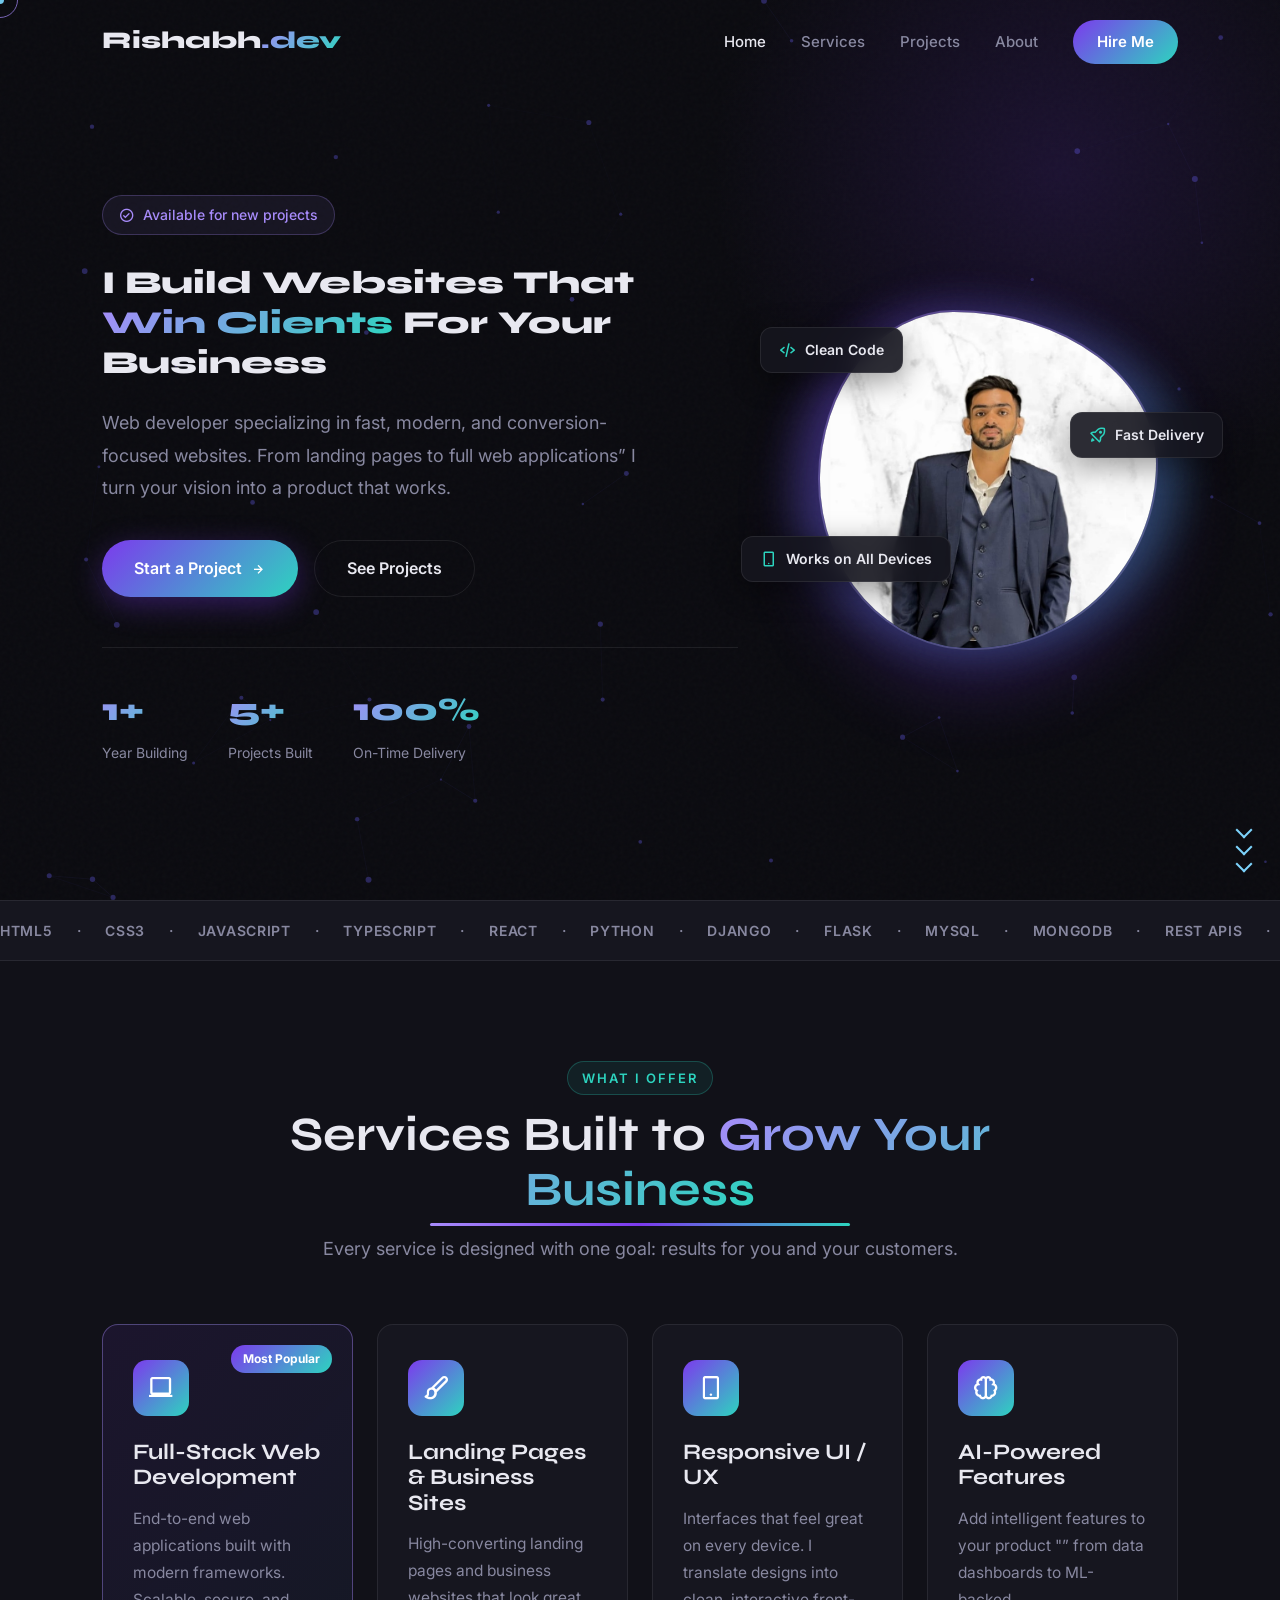
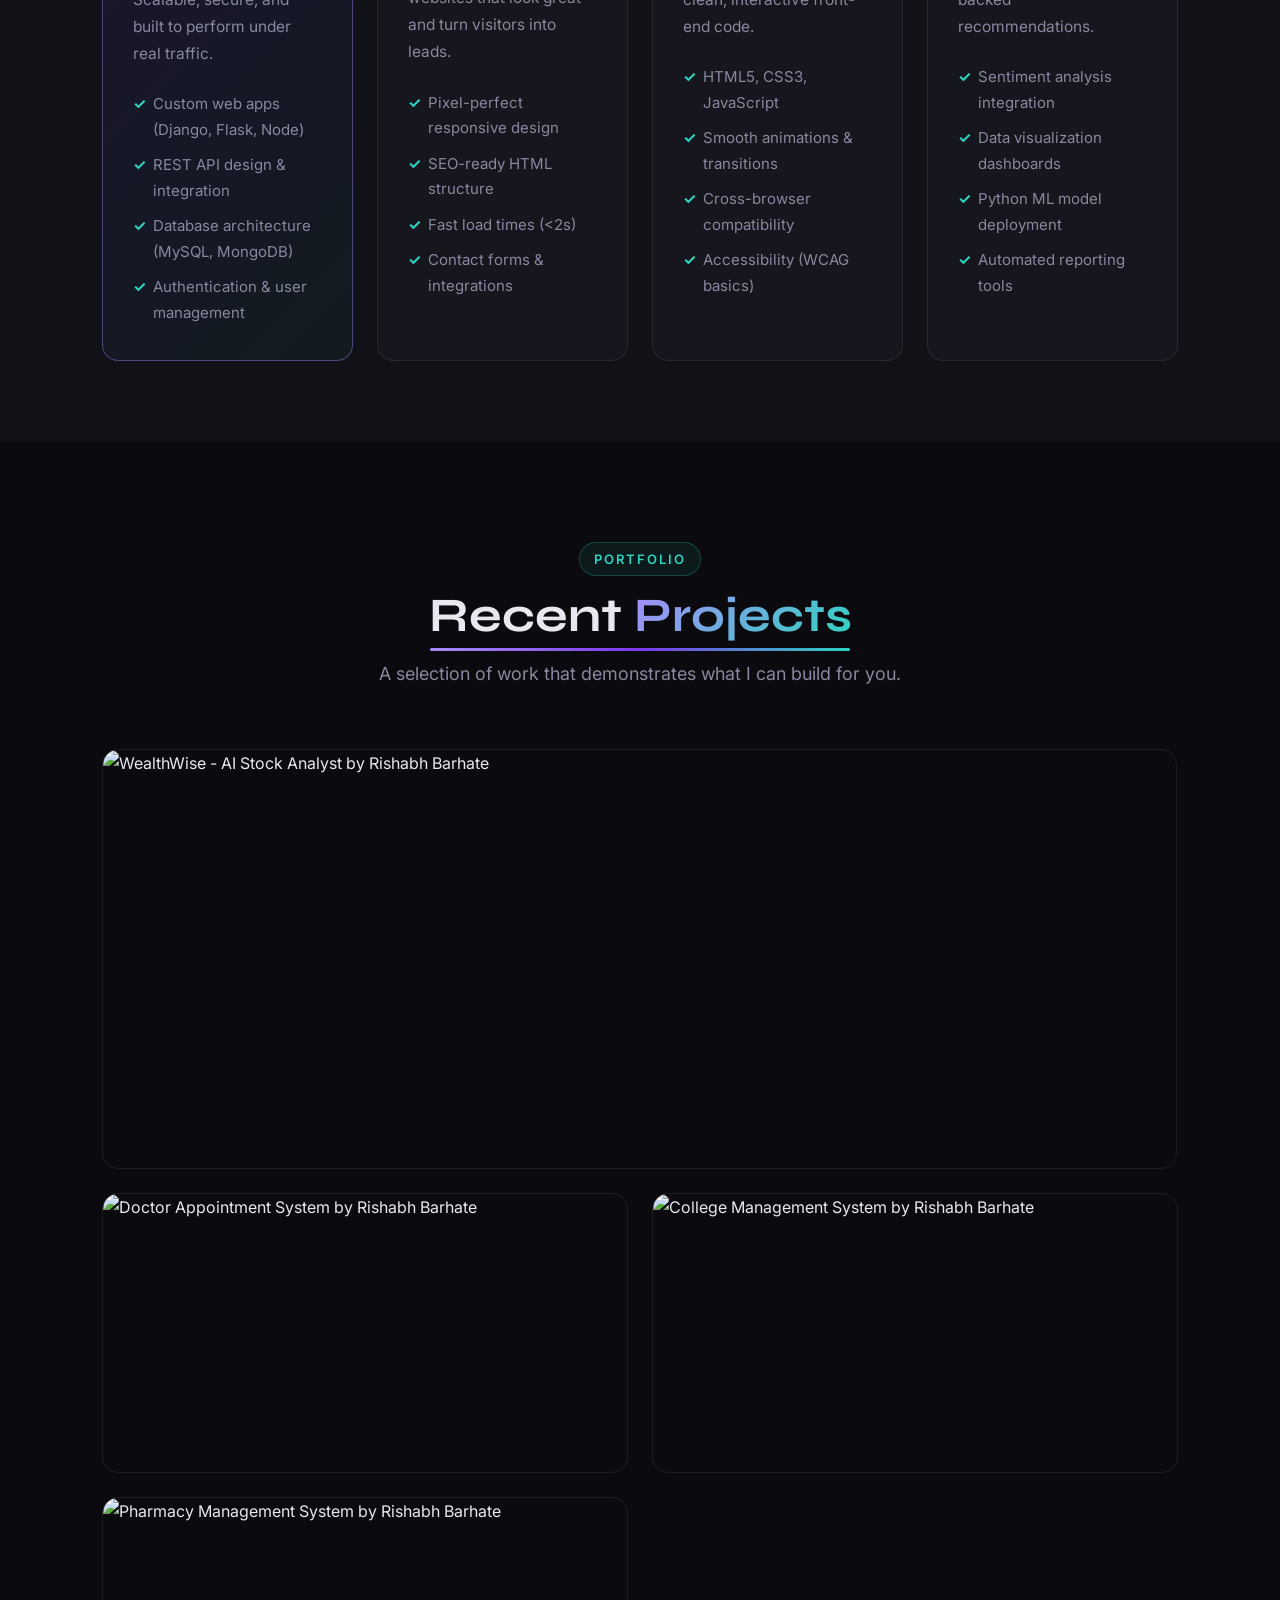
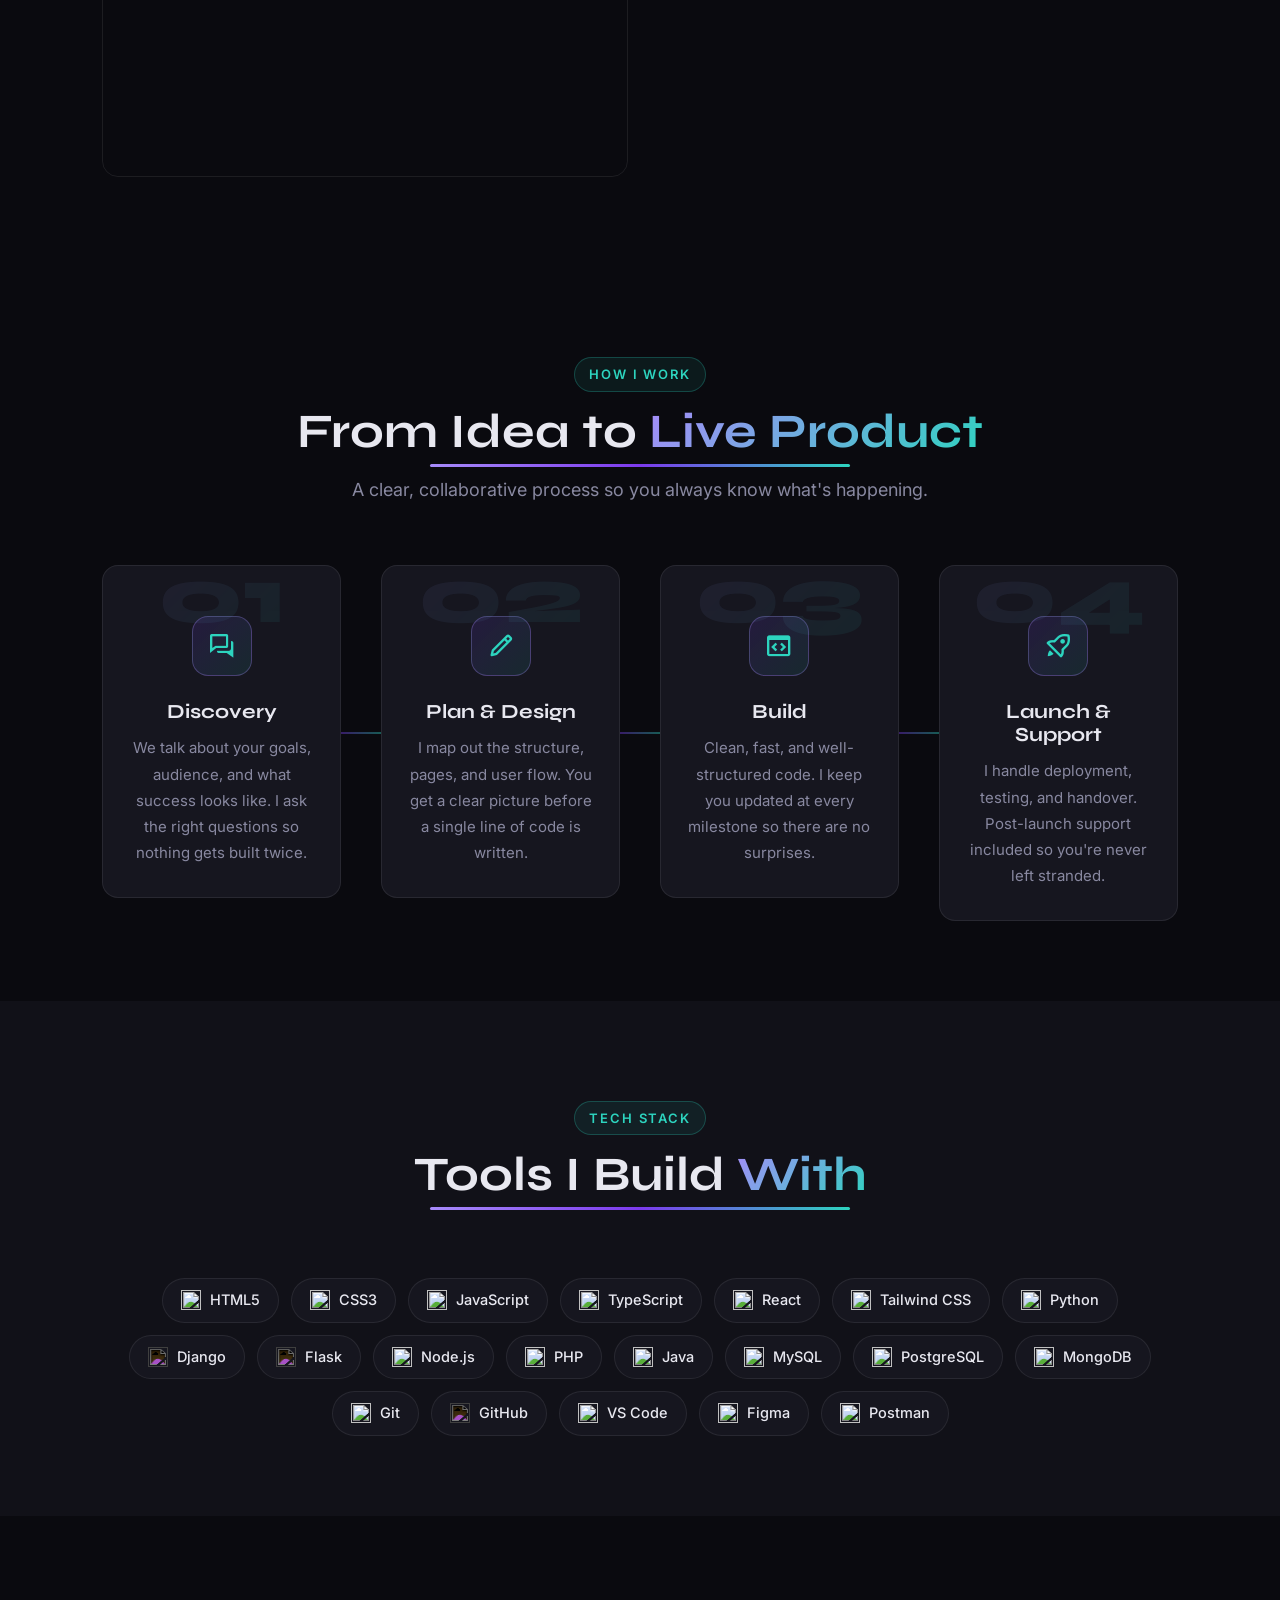
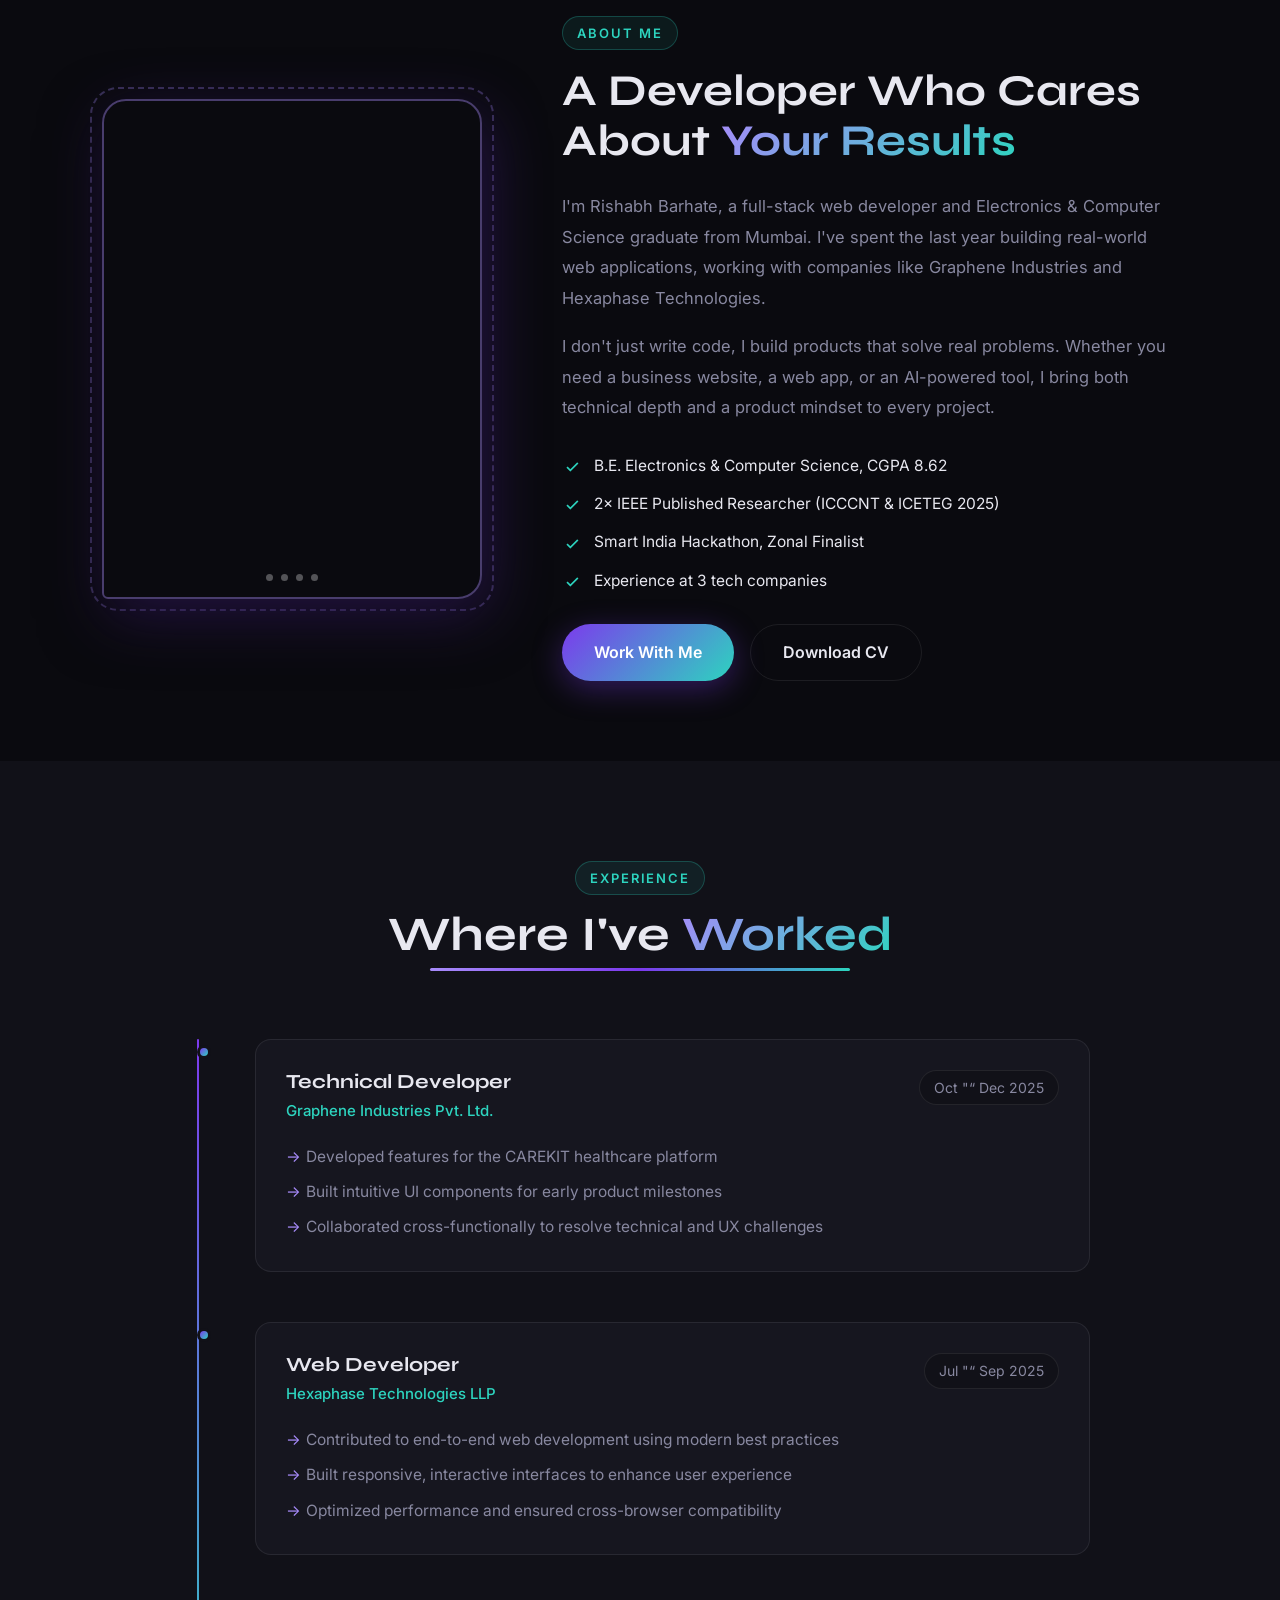
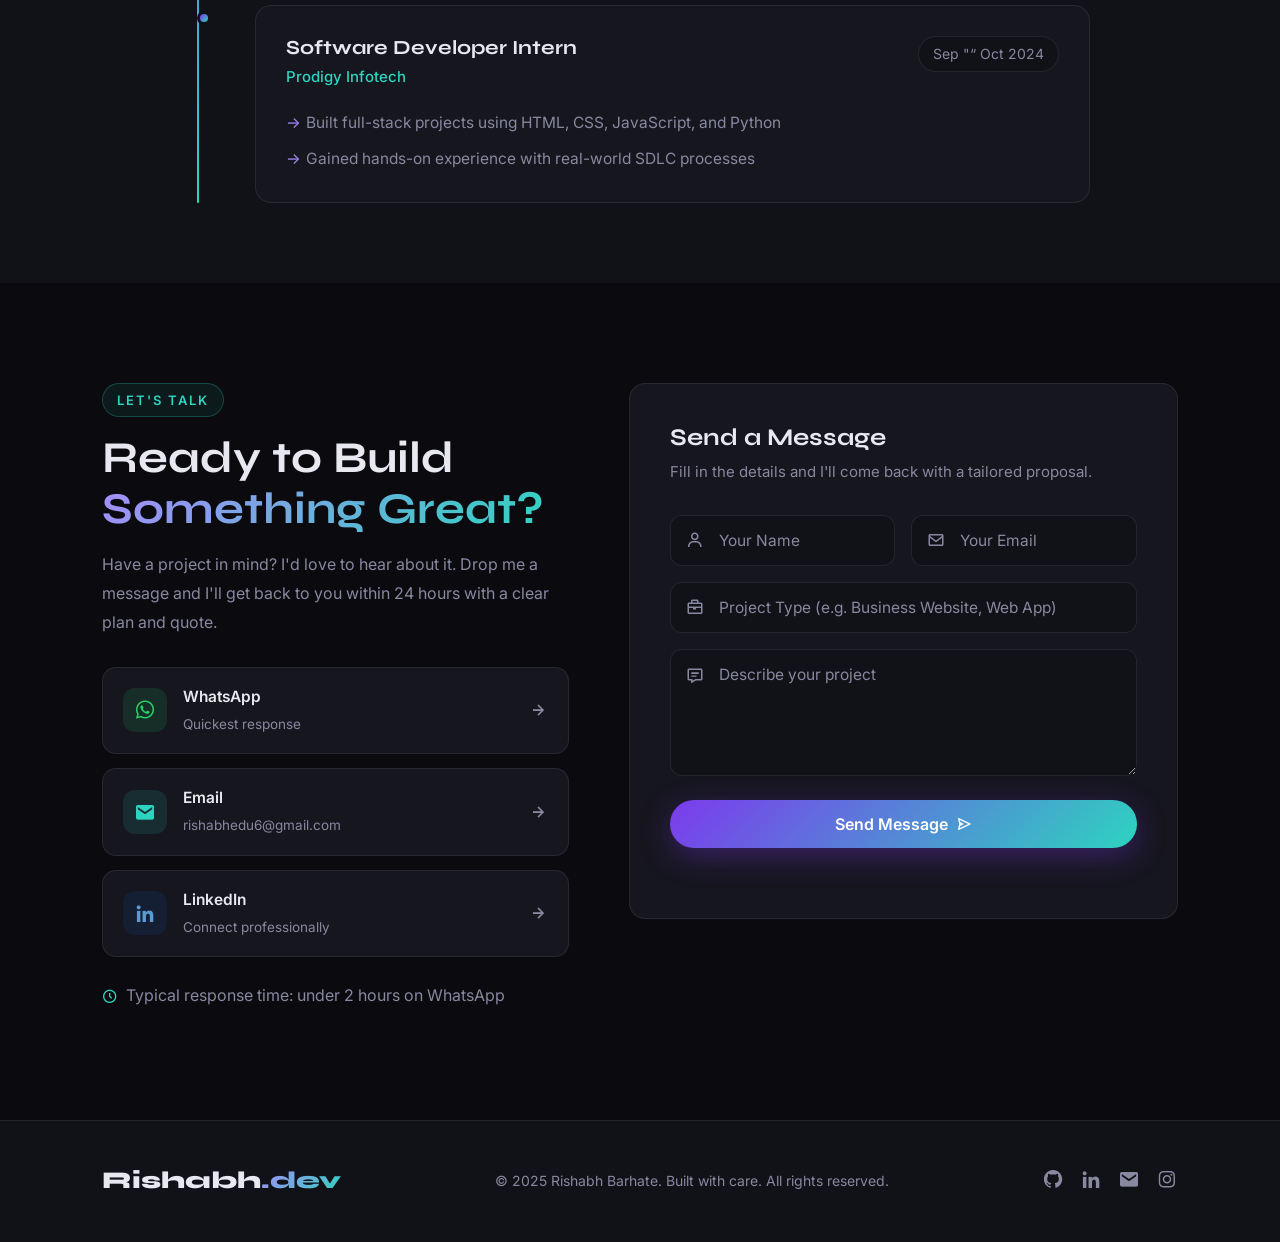
==== index.html @ 25b44cc9 "Update index.html" ====
﻿<!DOCTYPE html>
<html lang="en">

<head>
    <meta charset="UTF-8" />
    <meta name="viewport" content="width=device-width, initial-scale=1.0" />
    <meta name="description" content="Rishabh Barhate — Web Developer from Mumbai. I build fast, modern, and
        conversion-focused websites and web apps for businesses and startups." />
    <meta name="keywords"
        content="Rishabh Barhate, Web Developer, Website Developer, Web Developer Mumbai, Website Developer Mumbai, Full Stack Developer, Full Stack Web Developer, Frontend Developer, Backend Developer, React Developer, Django Developer, Python Developer, hire web developer, hire website developer, web development Mumbai" />
    <meta name="author" content="Rishabh Barhate" />
    <meta name="robots" content="index, follow" />
    <link rel="canonical" href="https://rishabhbarhate.netlify.app/" />
    <link rel="sitemap" type="application/xml" href="/sitemap.xml" />
    <title>Rishabh Barhate | Web Developer</title>

    <!-- Open Graph -->
    <meta property="og:type" content="website" />
    <meta property="og:url" content="https://rishabhbarhate.netlify.app/" />
    <meta property="og:title" content="Rishabh Barhate | Web Developer" />
    <meta property="og:description"
        content="Rishabh Barhate — Web Developer from Mumbai. I build fast, modern, and conversion-focused websites and web apps." />
    <meta property="og:image" content="https://rishabhbarhate.netlify.app/myproject/image/me.jpeg" />

    <!-- Twitter Card -->
    <meta name="twitter:card" content="summary_large_image" />
    <meta name="twitter:title" content="Rishabh Barhate | Web Developer" />
    <meta name="twitter:description"
        content="Rishabh Barhate — Web Developer from Mumbai. Fast, modern websites and web apps." />
    <meta name="twitter:image" content="https://rishabhbarhate.netlify.app/myproject/image/me.jpeg" />

    <link rel="stylesheet" href="https://unpkg.com/boxicons@2.1.4/css/boxicons.min.css" />
    <link
        href="https://fonts.googleapis.com/css2?family=Inter:wght@300;400;500;600;700;800&family=Syne:wght@700;800&display=swap"
        rel="stylesheet" />
    <link rel="stylesheet" href="style.css" />
    <meta name="google-site-verification" content="xbMdtdLMELf4BcwSfg8-0iPcwuTNmhUC2O3pbUz6FjM" />
    <meta name="theme-color" content="#7dd3fc" />
    <link rel="icon" type="image/jpeg" href="myproject/image/me.jpeg" />

    <!-- JSON-LD Structured Data -->
    <script type="application/ld+json">
    {
      "@context": "https://schema.org",
      "@type": "Person",
      "name": "Rishabh Barhate",
      "url": "https://rishabhbarhate.netlify.app/",
      "image": "https://rishabhbarhate.netlify.app/myproject/image/me.jpeg",
      "jobTitle": "Web Developer",
      "description": "Rishabh Barhate is a Web Developer from Mumbai specializing in full-stack web development, landing pages, and AI-powered web applications.",
      "email": "rishabhedu6@gmail.com",
      "address": {
        "@type": "PostalAddress",
        "addressLocality": "Mumbai",
        "addressCountry": "IN"
      },
      "sameAs": [
        "https://www.linkedin.com/in/rishabh-barhate-1a6602218/",
        "https://github.com/Rishabh6666",
        "https://www.instagram.com/_rishabh.6"
      ],
      "knowsAbout": ["Web Development", "Full Stack Development", "React", "Django", "Python", "JavaScript"]
    }
    </script>
</head>

<body class="no-cursor">


    <!-- Custom Cursor -->
    <div class="cursor-dot" id="cursorDot"></div>
    <div class="cursor-ring" id="cursorRing"></div>

    <!-- Header -->
    <header class="header" id="header">
        <a href="#home" class="logo">Rishabh<span>.dev</span></a>
        <nav class="navbar">
            <a href="#home">Home</a>
            <a href="#services">Services</a>
            <a href="#work">Projects</a>
            <a href="#about">About</a>
            <a href="#contact" class="nav-cta">Hire Me</a>
        </nav>
        <div class="menu-toggle" id="menu-toggle"><i class='bx bx-menu'></i></div>
    </header>

    <!-- Hero -->
    <section class="hero" id="home">
        <div class="hero-content">
            <span class="hero-badge"><i class='bx bx-check-circle'></i> Available for new projects</span>
            <h1>I Build Websites That <span class="highlight">Win Clients</span> For Your Business</h1>
            <p>Web developer specializing in fast, modern, and conversion-focused websites. From landing pages
                to full web applications” I turn your vision into a product that works.</p>
            <div class="hero-actions">
                <a href="#contact" class="btn btn-primary">Start a Project <i class='bx bx-right-arrow-alt'></i></a>
                <a href="#work" class="btn btn-ghost">See Projects</a>
            </div>
            <div class="hero-stats">
                <div class="stat"><span>1+</span>
                    <p>Year Building</p>
                </div>
                <div class="stat"><span>5+</span>
                    <p>Projects Built</p>
                </div>
                <div class="stat"><span>100%</span>
                    <p>On-Time Delivery</p>
                </div>
            </div>
        </div>
        <canvas id="heroCanvas"></canvas>
        <div class="hero-visual">
            <div class="hero-img-wrap" id="heroImgWrap">
                <img src="myproject/image/me.jpeg" alt="Rishabh Barhate — Web Developer" />
            </div>
            <div class="floating-card card-1"><i class='bx bx-code-alt'></i> Clean Code</div>
            <div class="floating-card card-2"><i class='bx bx-mobile-alt'></i> Works on All Devices</div>
            <div class="floating-card card-3"><i class='bx bx-rocket'></i> Fast Delivery</div>
        </div>
    </section>

    <!-- Marquee Strip -->
    <div class="marquee-strip">
        <div class="marquee-track">
            <span>HTML5</span><span>·</span><span>CSS3</span><span>·</span><span>JavaScript</span><span>·</span><span>TypeScript</span><span>·</span><span>React</span><span>·</span><span>Python</span><span>·</span><span>Django</span><span>·</span><span>Flask</span><span>·</span><span>MySQL</span><span>·</span><span>MongoDB</span><span>·</span><span>REST
                APIs</span><span>·</span><span>Git</span><span>·</span><span>PHP</span><span>·</span><span>Java</span><span>·</span><span>Tailwind
                CSS</span><span>·</span><span>Node.js</span><span>·</span>
            <span>HTML5</span><span>·</span><span>CSS3</span><span>·</span><span>JavaScript</span><span>·</span><span>TypeScript</span><span>·</span><span>React</span><span>·</span><span>Python</span><span>·</span><span>Django</span><span>·</span><span>Flask</span><span>·</span><span>MySQL</span><span>·</span><span>MongoDB</span><span>·</span><span>REST
                APIs</span><span>·</span><span>Git</span><span>·</span><span>PHP</span><span>·</span><span>Java</span><span>·</span><span>Tailwind
                CSS</span><span>·</span><span>Node.js</span><span>·</span>
        </div>
    </div>

    <!-- Services -->
    <section class="services" id="services">
        <div class="section-header">
            <span class="section-tag">What I Offer</span>
            <h2>Services Built to <span>Grow Your Business</span></h2>
            <p>Every service is designed with one goal: results for you and your customers.</p>
        </div>
        <div class="services-grid">
            <div class="service-card featured">
                <div class="service-icon"><i class='bx bx-laptop'></i></div>
                <h3>Full-Stack Web Development</h3>
                <p>End-to-end web applications built with modern frameworks. Scalable, secure, and built to perform
                    under real traffic.</p>
                <ul>
                    <li>Custom web apps (Django, Flask, Node)</li>
                    <li>REST API design & integration</li>
                    <li>Database architecture (MySQL, MongoDB)</li>
                    <li>Authentication & user management</li>
                </ul>
                <span class="service-tag">Most Popular</span>
            </div>
            <div class="service-card">
                <div class="service-icon"><i class='bx bx-paint'></i></div>
                <h3>Landing Pages & Business Sites</h3>
                <p>High-converting landing pages and business websites that look great and turn visitors into leads.</p>
                <ul>
                    <li>Pixel-perfect responsive design</li>
                    <li>SEO-ready HTML structure</li>
                    <li>Fast load times (&lt;2s)</li>
                    <li>Contact forms & integrations</li>
                </ul>
            </div>
            <div class="service-card">
                <div class="service-icon"><i class='bx bx-mobile-alt'></i></div>
                <h3>Responsive UI / UX</h3>
                <p>Interfaces that feel great on every device. I translate designs into clean, interactive front-end
                    code.</p>
                <ul>
                    <li>HTML5, CSS3, JavaScript</li>
                    <li>Smooth animations & transitions</li>
                    <li>Cross-browser compatibility</li>
                    <li>Accessibility (WCAG basics)</li>
                </ul>
            </div>
            <div class="service-card">
                <div class="service-icon"><i class='bx bx-brain'></i></div>
                <h3>AI-Powered Features</h3>
                <p>Add intelligent features to your product "” from data dashboards to ML-backed recommendations.</p>
                <ul>
                    <li>Sentiment analysis integration</li>
                    <li>Data visualization dashboards</li>
                    <li>Python ML model deployment</li>
                    <li>Automated reporting tools</li>
                </ul>
            </div>
        </div>
    </section>

    <!-- Work / Projects -->
    <section class="work" id="work">
        <div class="section-header">
            <span class="section-tag">Portfolio</span>
            <h2>Recent <span>Projects</span></h2>
            <p>A selection of work that demonstrates what I can build for you.</p>
        </div>
        <div class="work-grid">
            <div class="work-card large">
                <div class="work-img">
                    <img src="https://images.unsplash.com/photo-1611974789855-9c2a0a7236a3?w=800&q=80"
                        alt="WealthWise - AI Stock Analyst by Rishabh Barhate" loading="lazy" />
                    <div class="work-overlay">
                        <span class="work-tag">AI · Python · Web App</span>
                        <h3>WealthWise</h3>
                        <p>AI-powered stock analyst with real-time market data, sentiment analysis from news, and
                            interactive charts. Published in IEEE ICETEG 2025.</p>
                        <div class="work-links">
                            <a href="https://github.com/Rishabh6666/WealthWise" target="_blank"
                                rel="noopener noreferrer" class="btn btn-sm"><i class='bx bxl-github'></i> GitHub</a>
                        </div>
                    </div>
                </div>
            </div>
            <div class="work-card">
                <div class="work-img">
                    <img src="https://images.unsplash.com/photo-1576091160550-2173dba999ef?w=800&q=80"
                        alt="Doctor Appointment System by Rishabh Barhate" loading="lazy" />
                    <div class="work-overlay">
                        <span class="work-tag">PHP · MySQL · Full-Stack</span>
                        <h3>Doctor Appointment System</h3>
                        <p>Full-stack PHP web app for booking and managing doctor-patient appointments with admin
                            dashboard.</p>
                        <div class="work-links">
                            <a href="https://github.com/Rishabh6666/Doctor-Patient-Appointment-System" target="_blank"
                                rel="noopener noreferrer" class="btn btn-sm"><i class='bx bxl-github'></i> GitHub</a>
                        </div>
                    </div>
                </div>
            </div>
            <div class="work-card">
                <div class="work-img">
                    <img src="https://images.unsplash.com/photo-1562774053-701939374585?w=800&q=80"
                        alt="College Management System by Rishabh Barhate" loading="lazy" />
                    <div class="work-overlay">
                        <span class="work-tag">Django · Python · Web App</span>
                        <h3>College Management System</h3>
                        <p>Django-based web application for managing college records, students, and faculty with
                            role-based access.</p>
                        <div class="work-links">
                            <a href="https://github.com/Rishabh6666/College-Management-System" target="_blank"
                                rel="noopener noreferrer" class="btn btn-sm"><i class='bx bxl-github'></i> GitHub</a>
                        </div>
                    </div>
                </div>
            </div>
            <div class="work-card">
                <div class="work-img">
                    <img src="https://images.unsplash.com/photo-1587854692152-cbe660dbde88?w=800&q=80"
                        alt="Pharmacy Management System by Rishabh Barhate" loading="lazy" />
                    <div class="work-overlay">
                        <span class="work-tag">Java · MySQL · Desktop App</span>
                        <h3>Pharmacy Management System</h3>
                        <p>Java-MySQL desktop application for inventory tracking, billing, and records management for
                            pharmacies.</p>
                        <div class="work-links">
                            <a href="https://github.com/Rishabh6666/Pharmacy-Management-System" target="_blank"
                                rel="noopener noreferrer" class="btn btn-sm"><i class='bx bxl-github'></i> GitHub</a>
                        </div>
                    </div>
                </div>
            </div>
        </div>
    </section>

    <!-- Process -->
    <section class="process" id="process">
        <div class="section-header">
            <span class="section-tag">How I Work</span>
            <h2>From Idea to <span>Live Product</span></h2>
            <p>A clear, collaborative process so you always know what's happening.</p>
        </div>
        <div class="process-steps">
            <div class="process-step">
                <div class="step-num">01</div>
                <div class="step-icon"><i class='bx bx-conversation'></i></div>
                <h3>Discovery</h3>
                <p>We talk about your goals, audience, and what success looks like. I ask the right questions so nothing
                    gets built twice.</p>
            </div>
            <div class="process-connector"></div>
            <div class="process-step">
                <div class="step-num">02</div>
                <div class="step-icon"><i class='bx bx-pencil'></i></div>
                <h3>Plan & Design</h3>
                <p>I map out the structure, pages, and user flow. You get a clear picture before a single line of code
                    is written.</p>
            </div>
            <div class="process-connector"></div>
            <div class="process-step">
                <div class="step-num">03</div>
                <div class="step-icon"><i class='bx bx-code-block'></i></div>
                <h3>Build</h3>
                <p>Clean, fast, and well-structured code. I keep you updated at every milestone so there are no
                    surprises.</p>
            </div>
            <div class="process-connector"></div>
            <div class="process-step">
                <div class="step-num">04</div>
                <div class="step-icon"><i class='bx bx-rocket'></i></div>
                <h3>Launch & Support</h3>
                <p>I handle deployment, testing, and handover. Post-launch support included so you're never left
                    stranded.</p>
            </div>
        </div>
    </section>

    <!-- Tech Stack -->
    <section class="stack" id="stack">
        <div class="section-header">
            <span class="section-tag">Tech Stack</span>
            <h2>Tools I Build <span>With</span></h2>
        </div>
        <div class="stack-pills">
            <!-- Frontend -->
            <div class="pill"><img
                    src="https://cdn.jsdelivr.net/gh/devicons/devicon/icons/html5/html5-original.svg" />HTML5</div>
            <div class="pill"><img
                    src="https://cdn.jsdelivr.net/gh/devicons/devicon/icons/css3/css3-original.svg" />CSS3</div>
            <div class="pill"><img
                    src="https://cdn.jsdelivr.net/gh/devicons/devicon/icons/javascript/javascript-original.svg" />JavaScript
            </div>
            <div class="pill"><img
                    src="https://cdn.jsdelivr.net/gh/devicons/devicon/icons/typescript/typescript-original.svg" />TypeScript
            </div>
            <div class="pill"><img
                    src="https://cdn.jsdelivr.net/gh/devicons/devicon/icons/react/react-original.svg" />React</div>
            <div class="pill"><img
                    src="https://cdn.jsdelivr.net/gh/devicons/devicon/icons/tailwindcss/tailwindcss-original.svg" />Tailwind
                CSS</div>
            <!-- Backend -->
            <div class="pill"><img
                    src="https://cdn.jsdelivr.net/gh/devicons/devicon/icons/python/python-original.svg" />Python</div>
            <div class="pill"><img src="https://cdn.jsdelivr.net/gh/devicons/devicon/icons/django/django-plain.svg"
                    style="filter:invert(1)" />Django</div>
            <div class="pill"><img src="https://cdn.jsdelivr.net/gh/devicons/devicon/icons/flask/flask-original.svg"
                    style="filter:invert(1)" />Flask</div>
            <div class="pill"><img
                    src="https://cdn.jsdelivr.net/gh/devicons/devicon/icons/nodejs/nodejs-original.svg" />Node.js</div>
            <div class="pill"><img src="https://cdn.jsdelivr.net/gh/devicons/devicon/icons/php/php-original.svg" />PHP
            </div>
            <div class="pill"><img
                    src="https://cdn.jsdelivr.net/gh/devicons/devicon/icons/java/java-original.svg" />Java</div>
            <!-- Databases -->
            <div class="pill"><img
                    src="https://cdn.jsdelivr.net/gh/devicons/devicon/icons/mysql/mysql-original.svg" />MySQL</div>
            <div class="pill"><img
                    src="https://cdn.jsdelivr.net/gh/devicons/devicon/icons/postgresql/postgresql-original.svg" />PostgreSQL
            </div>
            <div class="pill"><img
                    src="https://cdn.jsdelivr.net/gh/devicons/devicon/icons/mongodb/mongodb-original.svg" />MongoDB
            </div>
            <!-- Tools -->
            <div class="pill"><img src="https://cdn.jsdelivr.net/gh/devicons/devicon/icons/git/git-original.svg" />Git
            </div>
            <div class="pill"><img src="https://cdn.jsdelivr.net/gh/devicons/devicon/icons/github/github-original.svg"
                    style="filter:invert(1)" />GitHub</div>
            <div class="pill"><img
                    src="https://cdn.jsdelivr.net/gh/devicons/devicon/icons/vscode/vscode-original.svg" />VS Code</div>
            <div class="pill"><img
                    src="https://cdn.jsdelivr.net/gh/devicons/devicon/icons/figma/figma-original.svg" />Figma</div>
            <div class="pill"><img
                    src="https://cdn.jsdelivr.net/gh/devicons/devicon/icons/postman/postman-original.svg" />Postman
            </div>
        </div>
    </section>

    <!-- About -->
    <section class="about" id="about">
        <div class="about-img-wrap">
            <div class="about-img about-img-card about-slideshow">
                <img src="myproject/image/me.jpeg" alt="Rishabh Barhate Web Developer" class="slide s1"
                    loading="lazy" />
                <img src="myproject/image/me2.jpeg" alt="Rishabh Barhate Full Stack Developer" class="slide s2"
                    loading="lazy" />
                <img src="myproject/image/me3.jpeg" alt="Rishabh Barhate Mumbai Developer" class="slide s3"
                    loading="lazy" />
                <img src="myproject/image/me4.jpeg" alt="Rishabh Barhate Portfolio" class="slide s4" loading="lazy" />
                <div class="slide-dots">
                    <span class="dot d1"></span>
                    <span class="dot d2"></span>
                    <span class="dot d3"></span>
                    <span class="dot d4"></span>
                </div>
            </div>
            <div class="about-img-ring"></div>
        </div>
        <div class="about-content">
            <span class="section-tag">About Me</span>
            <h2>A Developer Who Cares About <span>Your Results</span></h2>
            <p>I'm Rishabh Barhate, a full-stack web developer and Electronics & Computer Science graduate from
                Mumbai.
                I've spent the last year building real-world web applications, working with companies like Graphene
                Industries and Hexaphase Technologies.</p>
            <p>I don't just write code, I build products that solve real problems. Whether you need a business
                website,
                a web app, or an AI-powered tool, I bring both technical depth and a product mindset to every project.
            </p>
            <div class="about-highlights">
                <div class="highlight-item"><i class='bx bx-check'></i> B.E. Electronics & Computer Science, CGPA
                    8.62
                </div>
                <div class="highlight-item"><i class='bx bx-check'></i> 2× IEEE Published Researcher (ICCCNT & ICETEG
                    2025)</div>
                <div class="highlight-item"><i class='bx bx-check'></i> Smart India Hackathon, Zonal Finalist</div>
                <div class="highlight-item"><i class='bx bx-check'></i> Experience at 3 tech companies</div>
            </div>
            <div class="about-actions">
                <a href="#contact" class="btn btn-primary">Work With Me</a>
                <a href="Rishabh Barhate_CV.pdf" class="btn btn-ghost" download>Download CV</a>
            </div>
        </div>
    </section>

    <!-- Experience -->
    <section class="experience" id="experience">
        <div class="section-header">
            <span class="section-tag">Experience</span>
            <h2>Where I've <span>Worked</span></h2>
        </div>
        <div class="exp-list">
            <div class="exp-item">
                <div class="exp-dot"></div>
                <div class="exp-body">
                    <div class="exp-header">
                        <div>
                            <h3>Technical Developer</h3>
                            <span class="exp-company">Graphene Industries Pvt. Ltd.</span>
                        </div>
                        <span class="exp-date">Oct "“ Dec 2025</span>
                    </div>
                    <ul>
                        <li>Developed features for the CAREKIT healthcare platform</li>
                        <li>Built intuitive UI components for early product milestones</li>
                        <li>Collaborated cross-functionally to resolve technical and UX challenges</li>
                    </ul>
                </div>
            </div>
            <div class="exp-item">
                <div class="exp-dot"></div>
                <div class="exp-body">
                    <div class="exp-header">
                        <div>
                            <h3>Web Developer</h3>
                            <span class="exp-company">Hexaphase Technologies LLP</span>
                        </div>
                        <span class="exp-date">Jul "“ Sep 2025</span>
                    </div>
                    <ul>
                        <li>Contributed to end-to-end web development using modern best practices</li>
                        <li>Built responsive, interactive interfaces to enhance user experience</li>
                        <li>Optimized performance and ensured cross-browser compatibility</li>
                    </ul>
                </div>
            </div>
            <div class="exp-item">
                <div class="exp-dot"></div>
                <div class="exp-body">
                    <div class="exp-header">
                        <div>
                            <h3>Software Developer Intern</h3>
                            <span class="exp-company">Prodigy Infotech</span>
                        </div>
                        <span class="exp-date">Sep "“ Oct 2024</span>
                    </div>
                    <ul>
                        <li>Built full-stack projects using HTML, CSS, JavaScript, and Python</li>
                        <li>Gained hands-on experience with real-world SDLC processes</li>
                    </ul>
                </div>
            </div>
        </div>
    </section>

    <!-- Contact -->
    <section class="contact" id="contact">
        <div class="contact-left">
            <span class="section-tag">Let's Talk</span>
            <h2>Ready to Build <span>Something Great?</span></h2>
            <p>Have a project in mind? I'd love to hear about it. Drop me a message and I'll get back to you within 24
                hours with a clear plan and quote.</p>
            <div class="contact-channels">
                <a href="https://wa.me/91XXXXXXXXXX?text=Hi%20Rishabh%2C%20I%20saw%20your%20portfolio%20and%20I%27d%20like%20to%20discuss%20a%20project"
                    target="_blank" rel="noopener noreferrer" class="channel-card whatsapp">
                    <div class="channel-icon"><i class='bx bxl-whatsapp'></i></div>
                    <div>
                        <strong>WhatsApp</strong>
                        <span>Quickest response</span>
                    </div>
                    <i class='bx bx-right-arrow-alt channel-arrow'></i>
                </a>
                <a href="mailto:rishabhedu6@gmail.com" class="channel-card email">
                    <div class="channel-icon"><i class='bx bxs-envelope'></i></div>
                    <div>
                        <strong>Email</strong>
                        <span>rishabhedu6@gmail.com</span>
                    </div>
                    <i class='bx bx-right-arrow-alt channel-arrow'></i>
                </a>
                <a href="https://www.linkedin.com/in/rishabh-barhate-1a6602218/" target="_blank"
                    rel="noopener noreferrer" class="channel-card linkedin">
                    <div class="channel-icon"><i class='bx bxl-linkedin'></i></div>
                    <div>
                        <strong>LinkedIn</strong>
                        <span>Connect professionally</span>
                    </div>
                    <i class='bx bx-right-arrow-alt channel-arrow'></i>
                </a>
            </div>
            <p class="response-note"><i class='bx bx-time-five'></i> Typical response time: under 2 hours on WhatsApp
            </p>
        </div>
        <div class="contact-right">
            <div class="form-header">
                <h3>Send a Message</h3>
                <p>Fill in the details and I'll come back with a tailored proposal.</p>
            </div>
            <form action="https://api.web3forms.com/submit" method="POST" id="contact-form">
                <input type="hidden" name="access_key" value="fec13f21-117d-45b4-b6d8-3e6042d11c36" />
                <div class="form-row">
                    <div class="input-wrap">
                        <i class='bx bx-user'></i>
                        <input type="text" name="name" placeholder="Your Name" required />
                    </div>
                    <div class="input-wrap">
                        <i class='bx bx-envelope'></i>
                        <input type="email" name="email" placeholder="Your Email" required />
                    </div>
                </div>
                <div class="input-wrap">
                    <i class='bx bx-briefcase'></i>
                    <input type="text" name="subject" placeholder="Project Type (e.g. Business Website, Web App)"
                        required />
                </div>
                <div class="input-wrap textarea-wrap">
                    <i class='bx bx-message-detail'></i>
                    <textarea name="message" placeholder="Describe your project "” goals, timeline, budget..." rows="5"
                        required></textarea>
                </div>
                <button type="submit" class="btn btn-primary btn-full">Send Message <i class='bx bx-send'></i></button>
            </form>
            <p id="form-message"></p>
        </div>
    </section>

    <!-- Footer -->
    <footer class="footer">
        <div class="footer-inner">
            <a href="#home" class="logo">Rishabh<span>.dev</span></a>
            <p>© 2025 Rishabh Barhate. Built with care. All rights reserved.</p>
            <div class="footer-links">
                <a href="https://github.com/Rishabh6666" target="_blank" rel="noopener noreferrer"><i
                        class='bx bxl-github'></i></a>
                <a href="https://www.linkedin.com/in/rishabh-barhate-1a6602218/" target="_blank"
                    rel="noopener noreferrer"><i class='bx bxl-linkedin'></i></a>
                <a href="mailto:rishabhedu6@gmail.com"><i class='bx bxs-envelope'></i></a>
                <a href="https://www.instagram.com/_rishabh.6" target="_blank" rel="noopener noreferrer"><i
                        class='bx bxl-instagram'></i></a>
            </div>
        </div>
    </footer>

    <a href="#home" class="back-to-top" id="backToTop"><i class='bx bx-up-arrow-alt'></i></a>

    <!-- Scroll Down Indicator -->
    <div class="scroll-indicator" id="scrollIndicator">
        <span></span>
        <span></span>
        <span></span>
    </div>

    <script src="https://cdn.jsdelivr.net/npm/typed.js@2.1.0/dist/typed.umd.min.js"></script>
    <script src="script.js"></script>
</body>

</html>
---- style.css ----
﻿/* ===== RESET & BASE ===== */
*, *::before, *::after {
    margin: 0; padding: 0;
    box-sizing: border-box;
    text-decoration: none;
    border: none; outline: none;
}

:root {
    --bg: #0a0a0f;
    --bg2: #111118;
    --bg3: #16161f;
    --border: rgba(255,255,255,0.08);
    --text: #e8e8f0;
    --muted: #8888a0;
    --accent: #7c3aed;
    --accent2: #2dd4bf;
    --accent3: #7dd3fc;
    --violet: #a78bfa;
    --grad: linear-gradient(135deg, #7c3aed, #2dd4bf);
    --grad-text: linear-gradient(135deg, #a78bfa, #2dd4bf);
    --radius: 1.6rem;
    --shadow: 0 20px 60px rgba(0,0,0,0.5);
}

html { font-size: 62.5%; scroll-behavior: smooth; }

body {
    background: var(--bg);
    color: var(--text);
    font-family: 'Inter', sans-serif;
    font-size: 1.6rem;
    line-height: 1.7;
    overflow-x: hidden;
}

img { max-width: 100%; height: auto; display: block; }

/* ===== TYPOGRAPHY ===== */
h1, h2, h3 { font-family: 'Syne', sans-serif; line-height: 1.15; }

.grad-text {
    background: var(--grad-text);
    -webkit-background-clip: text;
    -webkit-text-fill-color: transparent;
    background-clip: text;
}

section { padding: 10rem 8% 8rem; }

.section-header {
    text-align: center;
    max-width: 700px;
    margin: 0 auto 6rem;
    display: flex;
    flex-direction: column;
    align-items: center;
}

.section-header h2 {
    font-size: clamp(3.2rem, 5vw, 4.8rem);
    margin: 1.2rem 0 1.6rem;
    text-align: center;
    width: 100%;
}

.section-header h2 span {
    background: var(--grad-text);
    -webkit-background-clip: text;
    -webkit-text-fill-color: transparent;
    background-clip: text;
}

.section-header p { font-size: 1.8rem; color: var(--muted); }

.section-tag {
    display: inline-block;
    font-size: 1.3rem;
    font-weight: 600;
    letter-spacing: 0.15em;
    text-transform: uppercase;
    color: var(--accent2);
    background: rgba(45,212,191,0.08);
    border: 1px solid rgba(45,212,191,0.25);
    padding: 0.5rem 1.4rem;
    border-radius: 50px;
    transition: all 0.3s;
}
.section-tag:hover {
    background: rgba(167,139,250,0.12);
    border-color: rgba(167,139,250,0.35);
    color: #a78bfa;
}

/* ===== BUTTONS ===== */
.btn {
    display: inline-flex;
    align-items: center;
    gap: 0.8rem;
    padding: 1.4rem 3.2rem;
    border-radius: 50px;
    font-size: 1.6rem;
    font-weight: 600;
    cursor: pointer;
    transition: all 0.3s ease;
    font-family: 'Inter', sans-serif;
}

.btn-primary {
    background: var(--grad);
    color: #fff;
    box-shadow: 0 8px 30px rgba(124,58,237,0.35);
}

.btn-primary:hover {
    transform: translateY(-3px);
    box-shadow: 0 14px 40px rgba(124,58,237,0.5);
}

.btn-ghost {
    background: transparent;
    color: var(--text);
    border: 1.5px solid var(--border);
}

.btn-ghost:hover {
    border-color: var(--violet);
    color: var(--violet);
    transform: translateY(-3px);
}

.btn-sm {
    padding: 0.8rem 1.8rem;
    font-size: 1.4rem;
    background: rgba(255,255,255,0.12);
    color: #fff;
    border-radius: 50px;
    backdrop-filter: blur(6px);
}

.btn-sm:hover { background: var(--grad); }

.btn-full { width: 100%; justify-content: center; }

/* ===== HEADER ===== */
.header {
    position: fixed;
    top: 0; left: 0;
    width: 100%;
    padding: 2rem 8%;
    display: flex;
    align-items: center;
    justify-content: space-between;
    z-index: 1000;
    transition: all 0.3s;
}

.header.scrolled {
    background: rgba(10,10,15,0.92);
    backdrop-filter: blur(20px);
    border-bottom: 1px solid var(--border);
    padding: 1.4rem 8%;
}

.logo {
    font-family: 'Syne', sans-serif;
    font-size: 2.4rem;
    font-weight: 800;
    color: var(--text);
}

.logo span {
    background: var(--grad-text);
    -webkit-background-clip: text;
    -webkit-text-fill-color: transparent;
    background-clip: text;
}

.navbar { display: flex; align-items: center; gap: 3.5rem; }

.navbar a {
    font-size: 1.5rem;
    font-weight: 500;
    color: var(--muted);
    transition: color 0.3s;
}

.navbar a:hover, .navbar a.active { color: var(--text); }

.nav-cta {
    background: var(--grad) !important;
    color: #fff !important;
    padding: 0.9rem 2.4rem;
    border-radius: 50px;
    font-weight: 600 !important;
}

.nav-cta:hover { transform: translateY(-2px); box-shadow: 0 8px 25px rgba(124,58,237,0.4); }

.menu-toggle { display: none; font-size: 3rem; cursor: pointer; color: var(--text); }

/* ===== HERO ===== */
.hero {
    min-height: 100vh;
    padding: 14rem 8% 8rem;
    display: flex;
    align-items: center;
    justify-content: space-between;
    gap: 6rem;
    position: relative;
    overflow: hidden;
}

.hero::before {
    content: '';
    position: absolute;
    top: -20%;
    right: -10%;
    width: 70rem;
    height: 70rem;
    background: radial-gradient(circle, rgba(124,58,237,0.15) 0%, transparent 70%);
    pointer-events: none;
}

.hero-content { flex: 1; max-width: 640px; }

.hero-badge {
    display: inline-flex;
    align-items: center;
    gap: 0.8rem;
    font-size: 1.4rem;
    font-weight: 500;
    color: var(--violet);
    background: rgba(167,139,250,0.08);
    border: 1px solid rgba(167,139,250,0.25);
    padding: 0.7rem 1.6rem;
    border-radius: 50px;
    margin-bottom: 2.8rem;
}

.hero-badge i { font-size: 1.6rem; }

.hero-content h1 {
    font-size: 3.2rem;
    line-height: 1.25;
    margin-bottom: 2.4rem;
    color: var(--text);
    font-weight: 800;
    animation: fadeSlideUp 0.8s 0.2s both ease-out;
}

@keyframes fadeSlideUp {
    from { opacity: 0; transform: translateY(30px); }
    to   { opacity: 1; transform: translateY(0); }
}

.hero-content h1 .highlight {
    background: var(--grad-text);
    -webkit-background-clip: text;
    -webkit-text-fill-color: transparent;
    background-clip: text;
    display: inline;
    font-size: inherit;
    font-weight: inherit;
    line-height: inherit;
}

.hero-content > p {
    font-size: 1.8rem;
    color: var(--muted);
    line-height: 1.8;
    margin-bottom: 3.6rem;
    max-width: 560px;
}

.hero-actions { display: flex; gap: 1.6rem; flex-wrap: wrap; margin-bottom: 5rem; }

.hero-stats {
    display: flex;
    gap: 4rem;
    padding-top: 3.5rem;
    border-top: 1px solid var(--border);
}

.stat span {
    display: block;
    font-family: 'Syne', sans-serif;
    font-size: 3.2rem;
    font-weight: 800;
    background: var(--grad-text);
    -webkit-background-clip: text;
    -webkit-text-fill-color: transparent;
    background-clip: text;
}

.stat p { font-size: 1.4rem; color: var(--muted); margin-top: 0.3rem; }

.hero-visual {
    flex: 0 0 380px;
    position: relative;
    display: flex;
    align-items: center;
    justify-content: center;
}

.hero-img-wrap {
    width: 340px;
    height: 340px;
    border-radius: 40% 60% 55% 45% / 50% 45% 55% 50%;
    overflow: hidden;
    border: 2px solid rgba(167,139,250,0.4);
    box-shadow: 0 30px 80px rgba(124,58,237,0.3);
    animation: morph 8s ease-in-out infinite;
}

.hero-img-wrap img { width: 100%; height: 100%; object-fit: cover; object-position: top center; }

@keyframes morph {
    0%, 100% { border-radius: 40% 60% 55% 45% / 50% 45% 55% 50%; }
    50% { border-radius: 55% 45% 40% 60% / 45% 55% 50% 50%; }
}

.floating-card {
    position: absolute;
    background: rgba(22,22,31,0.9);
    border: 1px solid var(--border);
    backdrop-filter: blur(12px);
    padding: 1rem 1.8rem;
    border-radius: 1.2rem;
    font-size: 1.4rem;
    font-weight: 600;
    display: flex;
    align-items: center;
    gap: 0.8rem;
    color: var(--text);
    box-shadow: 0 8px 30px rgba(0,0,0,0.4);
    animation: float 4s ease-in-out infinite;
}

.floating-card i { color: var(--accent2); font-size: 1.8rem; }
.card-1 { top: 5%; left: -10%; animation-delay: 0s; }
.card-2 { bottom: 20%; left: -15%; animation-delay: 1.3s; }
.card-3 { top: 30%; right: -12%; animation-delay: 0.7s; }

@keyframes float {
    0%, 100% { transform: translateY(0); }
    50% { transform: translateY(-10px); }
}

/* ===== SERVICES ===== */
.services { background: var(--bg2); }

.services-grid {
    display: grid;
    grid-template-columns: repeat(4, 1fr);
    gap: 2.4rem;
    max-width: 1300px;
    margin: 0 auto;
}

.service-card {
    background: var(--bg3);
    border: 1px solid var(--border);
    border-radius: var(--radius);
    padding: 3.5rem 3rem;
    position: relative;
    transition: all 0.35s ease;
}

.service-card:hover {
    border-color: rgba(167,139,250,0.5);
    transform: translateY(-6px);
    box-shadow: 0 20px 50px rgba(124,58,237,0.2);
}

.service-card.featured {
    border-color: rgba(167,139,250,0.4);
    background: linear-gradient(135deg, rgba(124,58,237,0.1), rgba(45,212,191,0.05));
}

.service-icon {
    width: 5.6rem;
    height: 5.6rem;
    background: var(--grad);
    border-radius: 1.4rem;
    display: flex;
    align-items: center;
    justify-content: center;
    margin-bottom: 2.4rem;
}

.service-icon i { font-size: 2.8rem; color: #fff; }

.service-card h3 {
    font-size: 2.2rem;
    margin-bottom: 1.4rem;
    color: var(--text);
}

.service-card > p {
    font-size: 1.55rem;
    color: var(--muted);
    margin-bottom: 2.4rem;
    line-height: 1.75;
}

.service-card ul {
    list-style: none;
    display: flex;
    flex-direction: column;
    gap: 1rem;
}

.service-card ul li {
    font-size: 1.5rem;
    color: var(--muted);
    padding-left: 2rem;
    position: relative;
}

.service-card ul li::before {
    content: '\2713';
    position: absolute;
    left: 0;
    color: var(--accent2);
    font-weight: 700;
}

.service-tag {
    position: absolute;
    top: 2rem; right: 2rem;
    font-size: 1.2rem;
    font-weight: 700;
    background: var(--grad);
    color: #fff;
    padding: 0.4rem 1.2rem;
    border-radius: 50px;
}

/* ===== WORK ===== */
.work { background: var(--bg); }

.work-grid {
    display: grid;
    grid-template-columns: repeat(2, 1fr);
    gap: 2.4rem;
    max-width: 1300px;
    margin: 0 auto;
}

.work-card.large { grid-column: span 2; }

.work-img {
    position: relative;
    overflow: hidden;
    border-radius: var(--radius);
    border: 1px solid var(--border);
}

.work-card.large .work-img { height: 420px; }
.work-card:not(.large) .work-img { height: 280px; }

.work-img img {
    width: 100%; height: 100%;
    object-fit: cover;
    transition: transform 0.5s ease, filter 0.5s ease;
}

.work-card:hover .work-img img {
    transform: scale(1.06);
    filter: brightness(0.5);
}

.work-overlay {
    position: absolute;
    inset: 0;
    padding: 3rem;
    display: flex;
    flex-direction: column;
    justify-content: flex-end;
    background: linear-gradient(to top, rgba(10,10,15,0.95) 0%, rgba(10,10,15,0.4) 60%, transparent 100%);
    opacity: 0;
    transform: translateY(10px);
    transition: all 0.4s ease;
}

.work-card:hover .work-overlay { opacity: 1; transform: translateY(0); }

.work-tag {
    font-size: 1.3rem;
    font-weight: 600;
    color: var(--accent2);
    letter-spacing: 0.05em;
    margin-bottom: 1rem;
}

.work-overlay h3 { font-size: 2.6rem; margin-bottom: 1rem; color: #fff; }
.work-overlay p { font-size: 1.5rem; color: rgba(255,255,255,0.75); margin-bottom: 2rem; line-height: 1.65; }

.work-links { display: flex; gap: 1.2rem; }

/* ===== STACK ===== */
.stack { background: var(--bg2); }

.stack-pills {
    display: flex;
    flex-wrap: wrap;
    gap: 1.2rem;
    justify-content: center;
    max-width: 1100px;
    margin: 0 auto;
}

.pill {
    display: inline-flex;
    align-items: center;
    gap: 0.9rem;
    padding: 0.9rem 1.8rem;
    background: var(--bg3);
    border: 1px solid var(--border);
    border-radius: 50px;
    font-size: 1.45rem;
    font-weight: 500;
    color: var(--text);
    transition: all 0.25s ease;
    cursor: default;
}

.pill img {
    width: 2rem;
    height: 2rem;
    object-fit: contain;
    flex-shrink: 0;
}

.pill:hover {
    border-color: var(--accent2);
    color: var(--accent2);
    transform: translateY(-3px);
    box-shadow: 0 6px 20px rgba(45,212,191,0.15);
}

/* ===== ABOUT ===== */
.about {
    background: var(--bg);
    display: flex;
    align-items: center;
    gap: 8rem;
    max-width: 1300px;
    margin: 0 auto;
}

.about-img-wrap {
    flex: 0 0 380px;
    position: relative;
}

.about-img {
    width: 100%;
    height: 500px;
    border-radius: 2.4rem;
    overflow: hidden;
    border: 1px solid var(--border);
    box-shadow: var(--shadow);
    position: relative;
    z-index: 1;
}

.about-img img { width: 100%; height: 100%; object-fit: cover; object-position: top center; }

/* Card-style variant for about section â€” distinct from hero blob */
.about-img-card {
    border-radius: 2.4rem 2.4rem 2.4rem 0.6rem;
    transform: rotate(-2deg);
    transition: transform 0.4s ease;
    border: 2px solid rgba(167,139,250,0.4);
    box-shadow: 8px 16px 60px rgba(124,58,237,0.25), var(--shadow);
}

.about-img-wrap:hover .about-img-card { transform: rotate(0deg); }

/* Crossfade slideshow */
.about-slideshow { position: relative; overflow: hidden; }

.about-slideshow .slide {
    position: absolute;
    inset: 0;
    width: 100%; height: 100%;
    object-fit: cover;
    object-position: top center;
    opacity: 0;
    transform: scale(1.08) translateX(30px);
    animation: kbSlide 20s infinite;
    will-change: transform, opacity;
}

.about-slideshow .s1 { animation-delay: 0s; }
.about-slideshow .s2 { animation-delay: 5s; }
.about-slideshow .s3 { animation-delay: 10s; }
.about-slideshow .s4 { animation-delay: 15s; }

@keyframes kbSlide {
    0%          { opacity: 0;   transform: scale(1.08) translateX(30px); }
    6%          { opacity: 1;   transform: scale(1.04) translateX(10px); }
    22%         { opacity: 1;   transform: scale(1.0)  translateX(0px);  }
    28%         { opacity: 0;   transform: scale(0.97) translateX(-20px); }
    100%        { opacity: 0;   transform: scale(1.08) translateX(30px); }
}

/* Dot indicators */
.slide-dots {
    position: absolute;
    bottom: 1.6rem;
    left: 50%;
    transform: translateX(-50%);
    display: flex;
    gap: 0.8rem;
    z-index: 10;
}

.dot {
    width: 0.7rem;
    height: 0.7rem;
    border-radius: 50%;
    background: rgba(255,255,255,0.3);
    animation: dotActive 20s infinite;
}

.d1 { animation-delay: 0s; }
.d2 { animation-delay: 5s; }
.d3 { animation-delay: 10s; }
.d4 { animation-delay: 15s; }

@keyframes dotActive {
    0%    { background: #fff; width: 2rem; border-radius: 4px; }
    25%   { background: #fff; width: 2rem; border-radius: 4px; }
    26%   { background: rgba(255,255,255,0.3); width: 0.7rem; border-radius: 50%; }
    100%  { background: rgba(255,255,255,0.3); width: 0.7rem; border-radius: 50%; }
}

.about-img-ring {
    position: absolute;
    inset: -12px;
    border-radius: 2.8rem;
    border: 2px dashed rgba(167,139,250,0.3);
    animation: spinRing 18s linear infinite;
    z-index: 0;
}

@keyframes spinRing {
    to { transform: rotate(360deg); }
}

.about-img-badge,
.badge-top,
.badge-bottom { display: none; }

.about-content { flex: 1; }

.about-content .section-tag { margin-bottom: 1.6rem; }

.about-content h2 {
    font-size: clamp(3rem, 4vw, 4.4rem);
    margin-bottom: 2.4rem;
}

.about-content h2 span {
    background: var(--grad-text);
    -webkit-background-clip: text;
    -webkit-text-fill-color: transparent;
    background-clip: text;
}

.about-content > p {
    font-size: 1.65rem;
    color: var(--muted);
    line-height: 1.85;
    margin-bottom: 1.8rem;
}

.about-highlights {
    display: flex;
    flex-direction: column;
    gap: 1.2rem;
    margin: 3rem 0;
}

.highlight-item {
    display: flex;
    align-items: center;
    gap: 1.2rem;
    font-size: 1.55rem;
    color: var(--text);
}

.highlight-item i {
    font-size: 2rem;
    color: var(--accent2);
    flex-shrink: 0;
}

.about-actions { display: flex; gap: 1.6rem; flex-wrap: wrap; }

/* ===== EXPERIENCE ===== */
.experience { background: var(--bg2); }

.exp-list {
    max-width: 900px;
    margin: 0 auto;
    position: relative;
    padding-left: 3rem;
}

.exp-list::before {
    content: '';
    position: absolute;
    left: 0.7rem;
    top: 0; bottom: 0;
    width: 2px;
    background: linear-gradient(to bottom, var(--accent), var(--accent2));
    border-radius: 2px;
}

.exp-item {
    position: relative;
    padding-left: 3.5rem;
    margin-bottom: 5rem;
}

.exp-item:last-child { margin-bottom: 0; }

.exp-dot {
    position: absolute;
    left: -2.3rem;
    top: 0.6rem;
    width: 1.4rem;
    height: 1.4rem;
    background: var(--grad);
    border-radius: 50%;
    border: 3px solid var(--bg2);
}

.exp-body {
    background: var(--bg3);
    border: 1px solid var(--border);
    border-radius: var(--radius);
    padding: 3rem;
    transition: border-color 0.3s;
}

.exp-body:hover { border-color: rgba(167,139,250,0.45); }

.exp-header {
    display: flex;
    justify-content: space-between;
    align-items: flex-start;
    gap: 2rem;
    margin-bottom: 2rem;
    flex-wrap: wrap;
}

.exp-header h3 { font-size: 2rem; color: var(--text); margin-bottom: 0.4rem; }

.exp-company {
    font-size: 1.5rem;
    color: var(--accent2);
    font-weight: 500;
}

.exp-date {
    font-size: 1.4rem;
    color: var(--muted);
    white-space: nowrap;
    background: var(--bg2);
    padding: 0.5rem 1.4rem;
    border-radius: 50px;
    border: 1px solid var(--border);
}

.exp-body ul { list-style: none; display: flex; flex-direction: column; gap: 0.9rem; }

.exp-body ul li {
    font-size: 1.55rem;
    color: var(--muted);
    padding-left: 2rem;
    position: relative;
}

.exp-body ul li::before {
    content: '\2192';
    position: absolute;
    left: 0;
    color: var(--violet);
}

/* ===== CONTACT ===== */
.contact {
    background: var(--bg);
    display: flex;
    gap: 6rem;
    align-items: flex-start;
    max-width: 1300px;
    margin: 0 auto;
}

.contact-left { flex: 1; }
.contact-left .section-tag { margin-bottom: 1.6rem; display: inline-block; }

.contact-left h2 {
    font-size: clamp(3rem, 4vw, 4.4rem);
    margin-bottom: 1.6rem;
}

.contact-left h2 span {
    background: var(--grad-text);
    -webkit-background-clip: text;
    -webkit-text-fill-color: transparent;
    background-clip: text;
}

.contact-left > p {
    font-size: 1.6rem;
    color: var(--muted);
    line-height: 1.8;
    margin-bottom: 3rem;
}

.contact-channels {
    display: flex;
    flex-direction: column;
    gap: 1.4rem;
    margin-bottom: 2.4rem;
}

.channel-card {
    display: flex;
    align-items: center;
    gap: 1.6rem;
    padding: 1.6rem 2rem;
    background: var(--bg3);
    border: 1px solid var(--border);
    border-radius: 1.4rem;
    color: var(--text);
    transition: all 0.3s ease;
    text-decoration: none;
}

.channel-card:hover {
    transform: translateX(6px);
    border-color: rgba(108,99,255,0.4);
}

.channel-card.whatsapp:hover { border-color: #25d366; }
.channel-card.email:hover { border-color: var(--accent2); }
.channel-card.linkedin:hover { border-color: #0a66c2; }

.channel-icon {
    width: 4.4rem;
    height: 4.4rem;
    border-radius: 1.2rem;
    display: flex;
    align-items: center;
    justify-content: center;
    flex-shrink: 0;
}

.channel-card.whatsapp .channel-icon { background: rgba(37,211,102,0.12); }
.channel-card.email .channel-icon { background: rgba(45,212,191,0.12); }
.channel-card.linkedin .channel-icon { background: rgba(10,102,194,0.12); }

.channel-card.whatsapp .channel-icon i { color: #25d366; font-size: 2.4rem; }
.channel-card.email .channel-icon i { color: var(--accent2); font-size: 2.2rem; }
.channel-card.linkedin .channel-icon i { color: #5b9bd5; font-size: 2.2rem; }

.channel-card > div strong { display: block; font-size: 1.55rem; font-weight: 600; }
.channel-card > div span { font-size: 1.35rem; color: var(--muted); }

.channel-arrow { margin-left: auto; font-size: 2rem; color: var(--muted); transition: transform 0.3s; }
.channel-card:hover .channel-arrow { transform: translateX(4px); color: var(--text); }

.response-note {
    display: flex;
    align-items: center;
    gap: 0.8rem;
    font-size: 1.4rem;
    color: var(--muted);
}
.response-note i { color: var(--accent2); font-size: 1.6rem; }

.contact-right {
    flex: 1;
    background: var(--bg3);
    border: 1px solid var(--border);
    border-radius: var(--radius);
    padding: 4rem;
}

.form-header { margin-bottom: 3rem; }
.form-header h3 { font-size: 2.4rem; margin-bottom: 0.8rem; }
.form-header p { font-size: 1.5rem; color: var(--muted); }

.contact-right form { display: flex; flex-direction: column; gap: 1.6rem; }

.form-row { display: flex; gap: 1.6rem; }

.input-wrap {
    position: relative;
    flex: 1;
}

.input-wrap i {
    position: absolute;
    left: 1.6rem;
    top: 50%;
    transform: translateY(-50%);
    font-size: 1.8rem;
    color: var(--muted);
    pointer-events: none;
    transition: color 0.3s;
}

.textarea-wrap i { top: 1.8rem; transform: none; }

.input-wrap:focus-within i { color: var(--accent2); }

.contact-right input,
.contact-right textarea {
    width: 100%;
    padding: 1.5rem 1.8rem 1.5rem 4.8rem;
    background: var(--bg2);
    border: 1px solid var(--border);
    border-radius: 1.2rem;
    color: var(--text);
    font-size: 1.55rem;
    font-family: 'Inter', sans-serif;
    transition: border-color 0.3s, box-shadow 0.3s;
}

.contact-right input:focus,
.contact-right textarea:focus {
    border-color: var(--accent);
    box-shadow: 0 0 0 3px rgba(108,99,255,0.12);
    outline: none;
}

.contact-right input::placeholder,
.contact-right textarea::placeholder { color: var(--muted); }

.contact-right textarea { padding-left: 4.8rem; resize: vertical; }

#form-message {
    text-align: center;
    font-size: 1.5rem;
    margin-top: 1rem;
    padding: 1rem;
    border-radius: 0.8rem;
}

/* ===== FOOTER ===== */
.footer {
    background: var(--bg2);
    border-top: 1px solid var(--border);
    padding: 4rem 8%;
}

.footer-inner {
    display: flex;
    align-items: center;
    justify-content: space-between;
    flex-wrap: wrap;
    gap: 2rem;
}

.footer p { font-size: 1.4rem; color: var(--muted); }

.footer-links { display: flex; gap: 1.6rem; }

.footer-links a {
    font-size: 2.2rem;
    color: var(--muted);
    transition: color 0.3s, transform 0.3s;
}

.footer-links a:hover { color: #a78bfa; transform: translateY(-3px); }

/* ===== BACK TO TOP ===== */
.back-to-top {
    position: fixed;
    bottom: 3rem; right: 3rem;
    width: 5rem; height: 5rem;
    background: var(--grad);
    border-radius: 50%;
    display: flex;
    align-items: center;
    justify-content: center;
    font-size: 2.4rem;
    color: #fff;
    opacity: 0;
    visibility: hidden;
    transition: all 0.4s;
    z-index: 999;
    box-shadow: 0 8px 25px rgba(124,58,237,0.45);
}

.back-to-top.visible { opacity: 1; visibility: visible; }
.back-to-top:hover { transform: translateY(-4px); }

/* ===== RESPONSIVE ===== */
@media (max-width: 1100px) {
    .hero { flex-direction: column; text-align: center; padding-top: 12rem; }
    .hero-content { max-width: 100%; }
    .hero-content h1 { text-align: center; }
    .hero-content > p { margin: 0 auto 3.6rem; }
    .hero-actions { justify-content: center; }
    .hero-stats { justify-content: center; }
    .hero-visual { flex: none; padding-top: 0; }
    .hero-img-wrap { width: 300px; height: 340px; margin: 0 auto; }
    .card-1 { left: 0; }
    .card-2 { left: -5%; }
    .card-3 { right: 0; }

    .about { flex-direction: column; padding: 10rem 8%; }
    .about-img-wrap { flex: none; width: 100%; max-width: 360px; margin: 0 auto; }

    .contact { flex-direction: column; padding: 10rem 8%; }
    .work-card.large { grid-column: span 1; }
    .work-grid { grid-template-columns: 1fr; }
}

/* ===== MOBILE NAV â€” full redesign ===== */
@media (max-width: 768px) {
    html { font-size: 56%; }
    section { padding: 8rem 5% 6rem; }

    .menu-toggle {
        display: flex;
        align-items: center;
        justify-content: center;
        width: 4.2rem;
        height: 4.2rem;
        border-radius: 1rem;
        background: var(--bg3);
        border: 1px solid var(--border);
        font-size: 2.4rem;
        cursor: pointer;
        color: var(--text);
        transition: all 0.3s;
        z-index: 1100;
        position: relative;
    }
    .menu-toggle:hover { border-color: var(--accent); color: var(--accent); }

    .navbar {
        position: fixed;
        top: 0;
        right: -100%;
        width: min(80vw, 32rem);
        height: 100dvh;
        background: rgba(10,10,15,0.98);
        backdrop-filter: blur(24px);
        -webkit-backdrop-filter: blur(24px);
        flex-direction: column;
        align-items: flex-start;
        justify-content: center;
        gap: 0.4rem;
        padding: 8rem 3.5rem 4rem;
        border-left: 1px solid var(--border);
        transition: right 0.4s cubic-bezier(0.4, 0, 0.2, 1);
        z-index: 1050;
        overflow-y: auto;
    }

    .navbar.active { right: 0; }

    /* Overlay behind drawer */
    .nav-overlay {
        display: none;
        position: fixed;
        inset: 0;
        background: rgba(0,0,0,0.6);
        z-index: 1040;
        backdrop-filter: blur(2px);
    }
    .nav-overlay.active { display: block; }

    .navbar a {
        width: 100%;
        padding: 1.4rem 1.6rem;
        font-size: 1.9rem;
        font-weight: 500;
        color: var(--muted);
        border-radius: 1rem;
        transition: all 0.25s;
        display: flex;
        align-items: center;
        gap: 1.2rem;
        border: 1px solid transparent;
    }

    .navbar a::before {
        content: '';
        width: 0.6rem;
        height: 0.6rem;
        border-radius: 50%;
        background: var(--accent);
        opacity: 0;
        transition: opacity 0.25s;
        flex-shrink: 0;
    }

    .navbar a:hover,
    .navbar a.active {
        color: var(--text);
        background: rgba(124,58,237,0.1);
        border-color: rgba(167,139,250,0.3);
    }

    .navbar a:hover::before,
    .navbar a.active::before { opacity: 1; }

    .nav-cta {
        margin-top: 2rem !important;
        background: var(--grad) !important;
        color: #fff !important;
        border-radius: 1rem !important;
        border-color: transparent !important;
        justify-content: center;
        padding: 1.4rem 2rem !important;
    }

    .nav-cta::before { display: none; }

    /* Stagger nav links in */
    .navbar.active a:nth-child(1) { animation: slideIn 0.35s 0.05s both; }
    .navbar.active a:nth-child(2) { animation: slideIn 0.35s 0.1s both; }
    .navbar.active a:nth-child(3) { animation: slideIn 0.35s 0.15s both; }
    .navbar.active a:nth-child(4) { animation: slideIn 0.35s 0.2s both; }
    .navbar.active a:nth-child(5) { animation: slideIn 0.35s 0.25s both; }

    @keyframes slideIn {
        from { opacity: 0; transform: translateX(20px); }
        to { opacity: 1; transform: translateX(0); }
    }

    .form-row { flex-direction: column; }
    .footer-inner { flex-direction: column; text-align: center; }
    .exp-header { flex-direction: column; }
    .hero-stats { gap: 2.5rem; }
    .floating-card { display: none; }
    .about-img-wrap { max-width: 280px; }
    .about-img { height: 340px; }
}

@media (max-width: 480px) {
    .services-grid { grid-template-columns: 1fr; }
    .hero-img-wrap { width: 240px; height: 280px; }
    .hero-content h1 { font-size: 3.4rem; }
    .hero-stats { flex-wrap: wrap; gap: 2rem; justify-content: center; }
    .stat { min-width: 8rem; text-align: center; }
    .process-steps { gap: 1.6rem; }
    .services-grid { grid-template-columns: repeat(2, 1fr); }
}

/* ===== CUSTOM CURSOR ===== */
body.no-cursor * { cursor: none !important; }

.cursor-dot {
    width: 8px; height: 8px;
    background: var(--accent3);
    border-radius: 50%;
    position: fixed;
    top: 0; left: 0;
    pointer-events: none;
    z-index: 99999;
    transform: translate(-50%, -50%);
    transition: transform 0.08s ease, background 0.2s;
    mix-blend-mode: difference;
}

.cursor-ring {
    width: 36px; height: 36px;
    border: 1.5px solid rgba(167,139,250,0.7);
    border-radius: 50%;
    position: fixed;
    top: 0; left: 0;
    pointer-events: none;
    z-index: 99998;
    transform: translate(-50%, -50%);
    transition: transform 0.18s ease, width 0.25s ease, height 0.25s ease, border-color 0.25s;
}

.cursor-ring.hovered {
    width: 56px; height: 56px;
    border-color: var(--accent3);
    background: rgba(125,211,252,0.06);
}

@media (hover: none) {
    .cursor-dot, .cursor-ring { display: none; }
    body.no-cursor * { cursor: auto !important; }
}

/* ===== HERO CANVAS ===== */
#heroCanvas {
    position: absolute;
    inset: 0;
    width: 100%; height: 100%;
    pointer-events: none;
    z-index: 0;
    opacity: 0.45;
}

.hero { position: relative; }
.hero-content, .hero-visual { position: relative; z-index: 1; }

/* ===== HERO WORD REVEAL ===== */
/* removed â€” replaced with h1 block animation above */

/* ===== MARQUEE STRIP ===== */
.marquee-strip {
    background: var(--bg3);
    border-top: 1px solid var(--border);
    border-bottom: 1px solid var(--border);
    padding: 1.6rem 0;
    overflow: hidden;
    white-space: nowrap;
}

.marquee-track {
    display: inline-flex;
    gap: 2.4rem;
    animation: marquee 28s linear infinite;
}

.marquee-strip:hover .marquee-track { animation-play-state: paused; }

.marquee-track span {
    font-size: 1.4rem;
    font-weight: 600;
    color: var(--muted);
    letter-spacing: 0.05em;
    text-transform: uppercase;
    transition: color 0.3s;
}

.marquee-track span:not([class]):hover { color: var(--accent2); }

@keyframes marquee {
    from { transform: translateX(0); }
    to { transform: translateX(-50%); }
}

/* ===== PROCESS SECTION ===== */
.process { background: var(--bg); }

.process-steps {
    display: flex;
    align-items: flex-start;
    justify-content: center;
    gap: 0;
    max-width: 1200px;
    margin: 0 auto;
    flex-wrap: wrap;
}

.process-step {
    flex: 1;
    min-width: 200px;
    max-width: 260px;
    text-align: center;
    padding: 5rem 2.5rem 3rem;
    background: var(--bg3);
    border: 1px solid var(--border);
    border-radius: var(--radius);
    position: relative;
    overflow: hidden;
    transition: all 0.35s ease;
}

.process-step:hover {
    border-color: rgba(167,139,250,0.5);
    transform: translateY(-8px);
    box-shadow: 0 20px 50px rgba(124,58,237,0.18);
}

.step-num {
    font-family: 'Syne', sans-serif;
    font-size: 8rem;
    font-weight: 800;
    background: var(--grad-text);
    -webkit-background-clip: text;
    -webkit-text-fill-color: transparent;
    background-clip: text;
    opacity: 0.07;
    position: absolute;
    top: -1rem;
    left: 50%;
    transform: translateX(-50%);
    line-height: 1;
    pointer-events: none;
    white-space: nowrap;
}

.step-icon {
    width: 6rem; height: 6rem;
    background: linear-gradient(135deg, rgba(124,58,237,0.15), rgba(45,212,191,0.1));
    border: 1px solid rgba(167,139,250,0.3);
    border-radius: 1.6rem;
    display: flex;
    align-items: center;
    justify-content: center;
    margin: 0 auto 2.4rem;
    transition: all 0.35s;
}

.process-step:hover .step-icon {
    background: var(--grad);
    border-color: transparent;
}

.step-icon i { font-size: 2.8rem; color: var(--accent2); transition: color 0.35s; }
.process-step:hover .step-icon i { color: #fff; }

.process-step h3 { font-size: 2rem; margin-bottom: 1.2rem; }

.process-step p { font-size: 1.5rem; color: var(--muted); line-height: 1.75; }

.process-connector {
    flex: 0 0 4rem;
    height: 2px;
    background: linear-gradient(to right, var(--accent), var(--accent2));
    align-self: center;
    margin-top: -2rem;
    opacity: 0.4;
}

@media (max-width: 900px) {
    .process-steps { flex-direction: column; align-items: center; gap: 2rem; }
    .process-connector { width: 2px; height: 3rem; flex: none; margin: 0; background: linear-gradient(to bottom, var(--accent), var(--accent2)); }
    .process-step { max-width: 100%; width: 100%; }
}

/* ===== MAGNETIC BUTTON EFFECT ===== */
.btn-primary { will-change: transform; }

/* ===== NOISE TEXTURE ON HERO ===== */
.hero::after {
    content: '';
    position: absolute;
    inset: 0;
    background-image: url("data:image/svg+xml,%3Csvg viewBox='0 0 256 256' xmlns='http://www.w3.org/2000/svg'%3E%3Cfilter id='noise'%3E%3CfeTurbulence type='fractalNoise' baseFrequency='0.9' numOctaves='4' stitchTiles='stitch'/%3E%3C/filter%3E%3Crect width='100%25' height='100%25' filter='url(%23noise)' opacity='1'/%3E%3C/svg%3E");
    opacity: 0.025;
    pointer-events: none;
    z-index: 0;
}

/* ===== GLOW PULSE ON HERO IMAGE ===== */
.hero-img-wrap::after {
    content: '';
    position: absolute;
    inset: -3px;
    border-radius: inherit;
    background: var(--grad);
    z-index: -1;
    opacity: 0.35;
    filter: blur(20px);
    animation: glowPulse 4s ease-in-out infinite;
}

@keyframes glowPulse {
    0%, 100% { opacity: 0.25; filter: blur(20px); }
    50% { opacity: 0.5; filter: blur(30px); }
}

/* ===== SCROLL INDICATOR ===== */
.scroll-indicator {
    position: fixed;
    bottom: 3rem;
    right: 3rem;
    display: flex;
    flex-direction: column;
    align-items: center;
    gap: 0.5rem;
    z-index: 998;
    opacity: 1;
    visibility: visible;
    transition: opacity 0.4s, visibility 0.4s;
}

.scroll-indicator.hidden {
    opacity: 0;
    visibility: hidden;
}

.scroll-indicator span {
    display: block;
    width: 1.2rem;
    height: 1.2rem;
    border-right: 2.5px solid #7dd3fc;
    border-bottom: 2.5px solid #7dd3fc;
    /* light blue kept intentionally for scroll arrows */
    transform: rotate(45deg);
    animation: scrollBounce 1.4s ease-in-out infinite;
}

.scroll-indicator span:nth-child(2) { animation-delay: 0.2s; }
.scroll-indicator span:nth-child(3) { animation-delay: 0.4s; }

@keyframes scrollBounce {
    0%   { opacity: 0;   transform: rotate(45deg) translate(-4px, -4px); }
    50%  { opacity: 1;   transform: rotate(45deg) translate(0, 0); }
    100% { opacity: 0;   transform: rotate(45deg) translate(4px, 4px); }
}

@media (max-width: 768px) {
    .scroll-indicator { bottom: 2rem; right: 2rem; }
}


.fade-up {
    opacity: 0;
    transform: translateY(40px);
    transition: opacity 0.7s ease, transform 0.7s ease;
}
.fade-up.visible { opacity: 1; transform: translateY(0); }

/* ===== PILL SHIMMER ===== */
.pill { position: relative; overflow: hidden; }
.pill::after {
    content: '';
    position: absolute;
    top: 0; left: -100%;
    width: 60%; height: 100%;
    background: linear-gradient(90deg, transparent, rgba(45,212,191,0.18), transparent);
    transform: skewX(-20deg);
}
.pill:hover::after { animation: shimmer 0.55s ease forwards; }
@keyframes shimmer { to { left: 160%; } }

/* ===== SECTION HEADER UNDERLINE DRAW ===== */
.section-header { overflow: visible; }
.section-header h2 { position: relative; display: inline-block; }
.section-header h2::after {
    content: '';
    position: absolute;
    bottom: -0.8rem; left: 50%;
    transform: translateX(-50%);
    width: 0; height: 3px;
    background: linear-gradient(90deg, #a78bfa, #7c3aed, #2dd4bf);
    border-radius: 2px;
    transition: width 0.7s cubic-bezier(0.4,0,0.2,1);
}
.section-header h2.line-visible::after { width: 60%; }

/* ===== HERO BADGE CURSOR BLINK REMOVED ===== */

/* ===== EXP DOT PULSE ===== */
.exp-dot { position: absolute; }
.exp-dot::after {
    content: '';
    position: absolute;
    inset: -5px;
    border-radius: 50%;
    border: 2px solid #2dd4bf;
    opacity: 0;
    animation: dotPulse 2.2s ease-out infinite;
}
@keyframes dotPulse {
    0%   { opacity: 0.6; transform: scale(1); }
    100% { opacity: 0;   transform: scale(2.4); }
}

/* ===== TILT CARDS ===== */
.service-card, .work-card { transform-style: preserve-3d; will-change: transform; }

/* ===== FLOATING CARD LIGHT BLUE GLOW ===== */
.floating-card:hover { box-shadow: 0 0 20px rgba(45,212,191,0.3); }

/* ===== COUNTER ROLL ===== */
@keyframes countUp {
    from { opacity: 0; transform: translateY(12px); }
    to   { opacity: 1; transform: translateY(0); }
}
.stat span.counted { animation: countUp 0.5s ease forwards; }
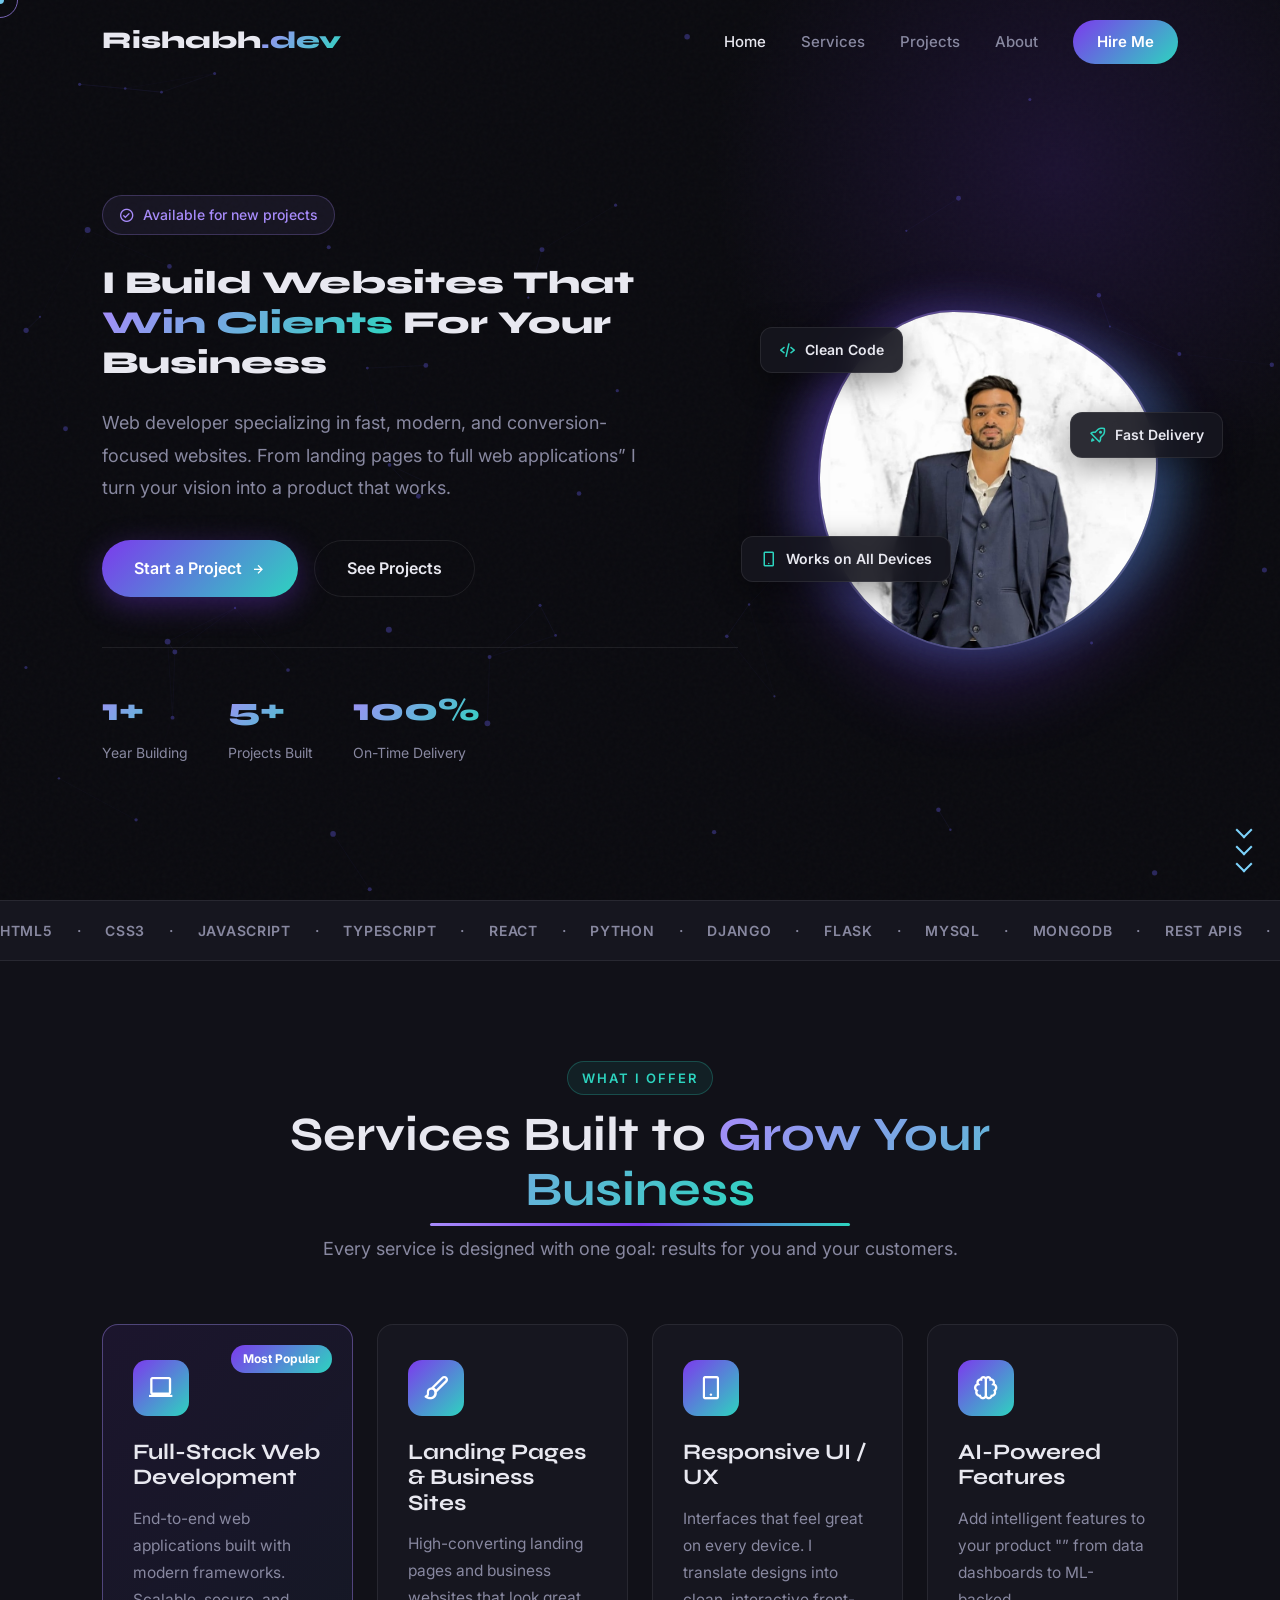
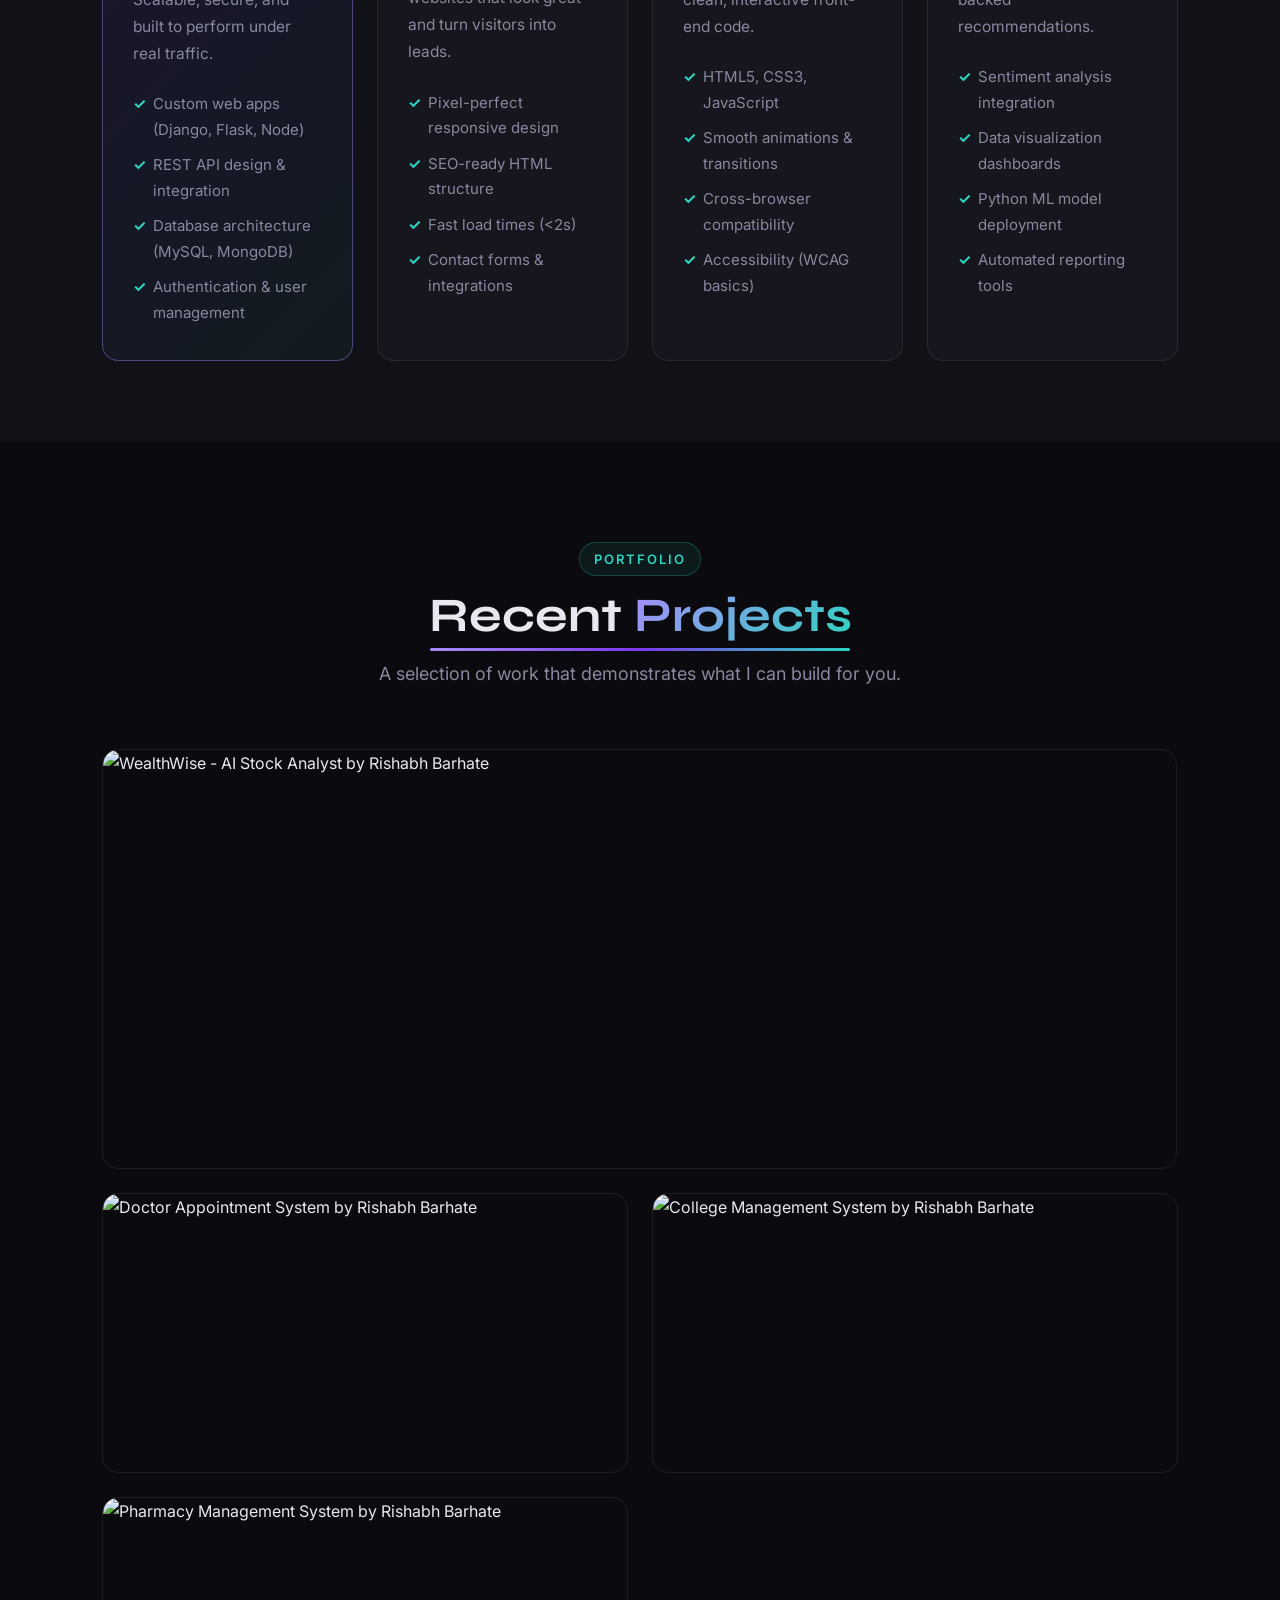
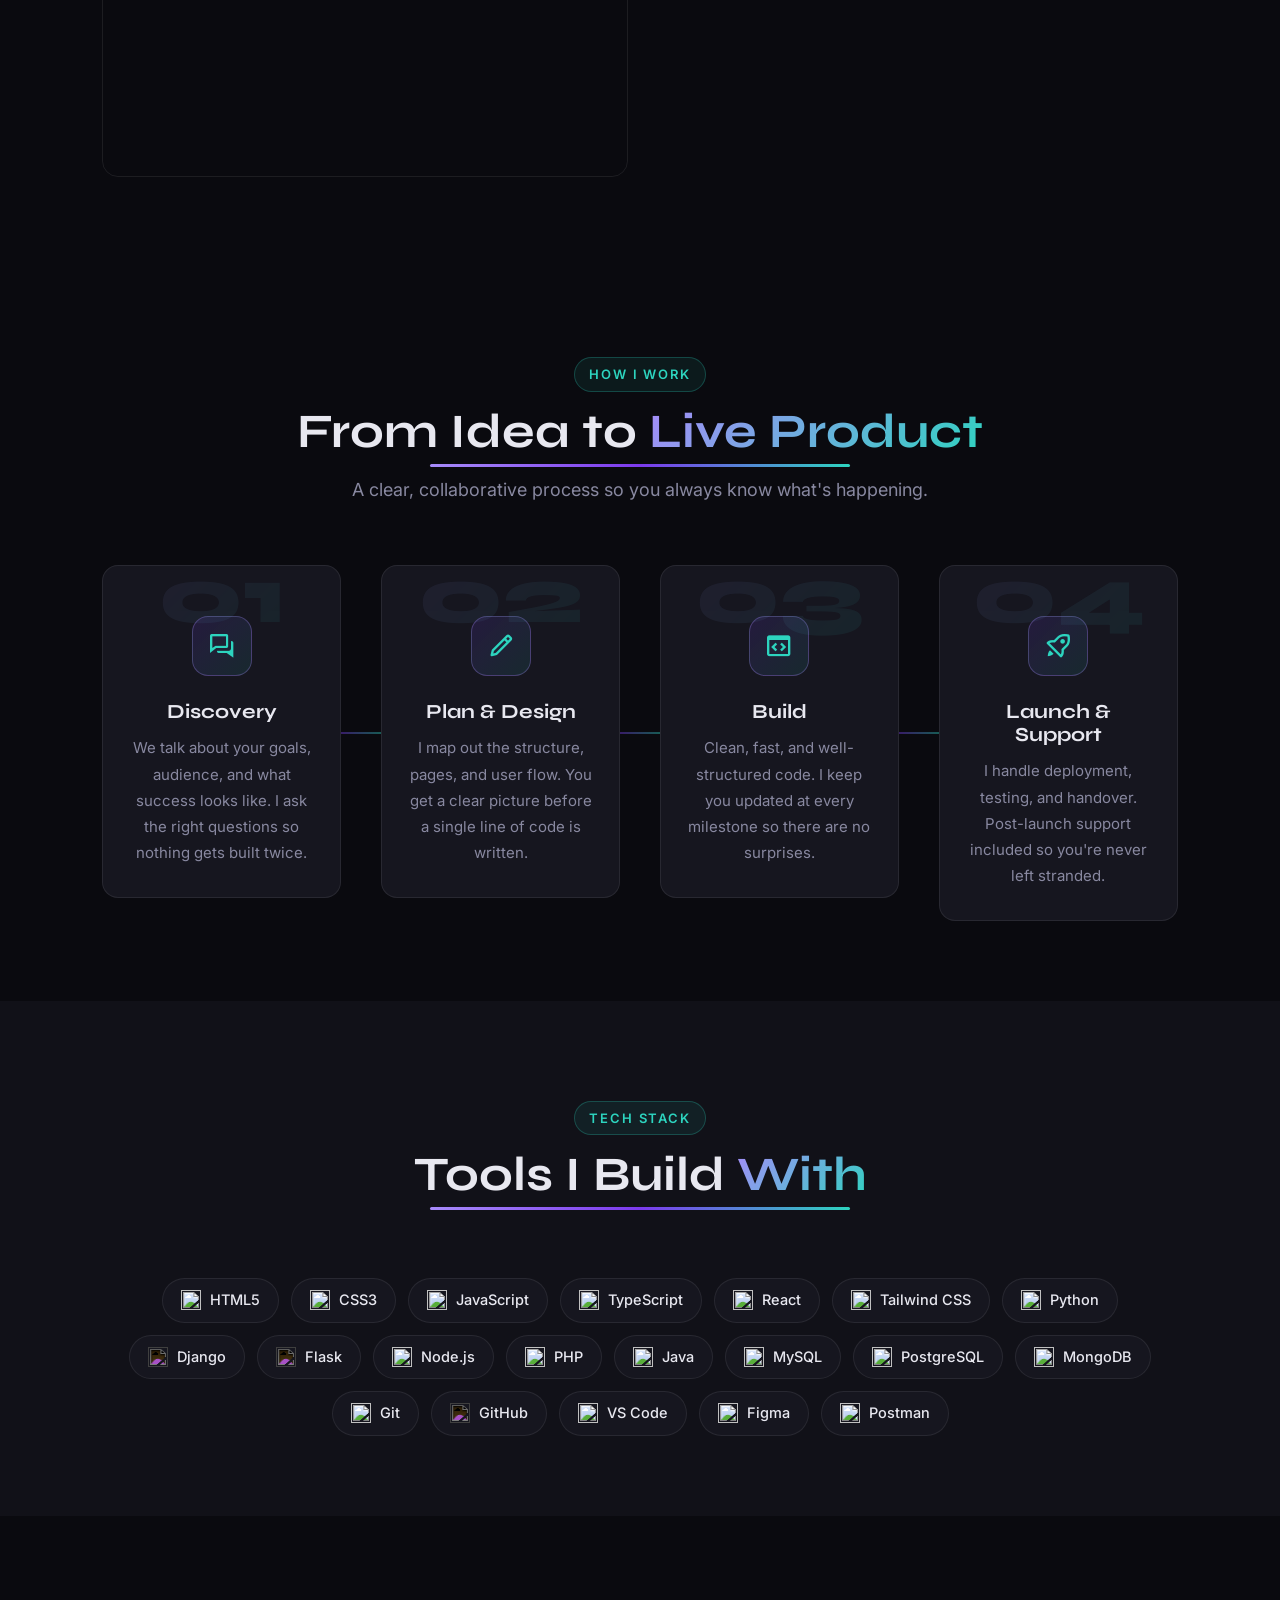
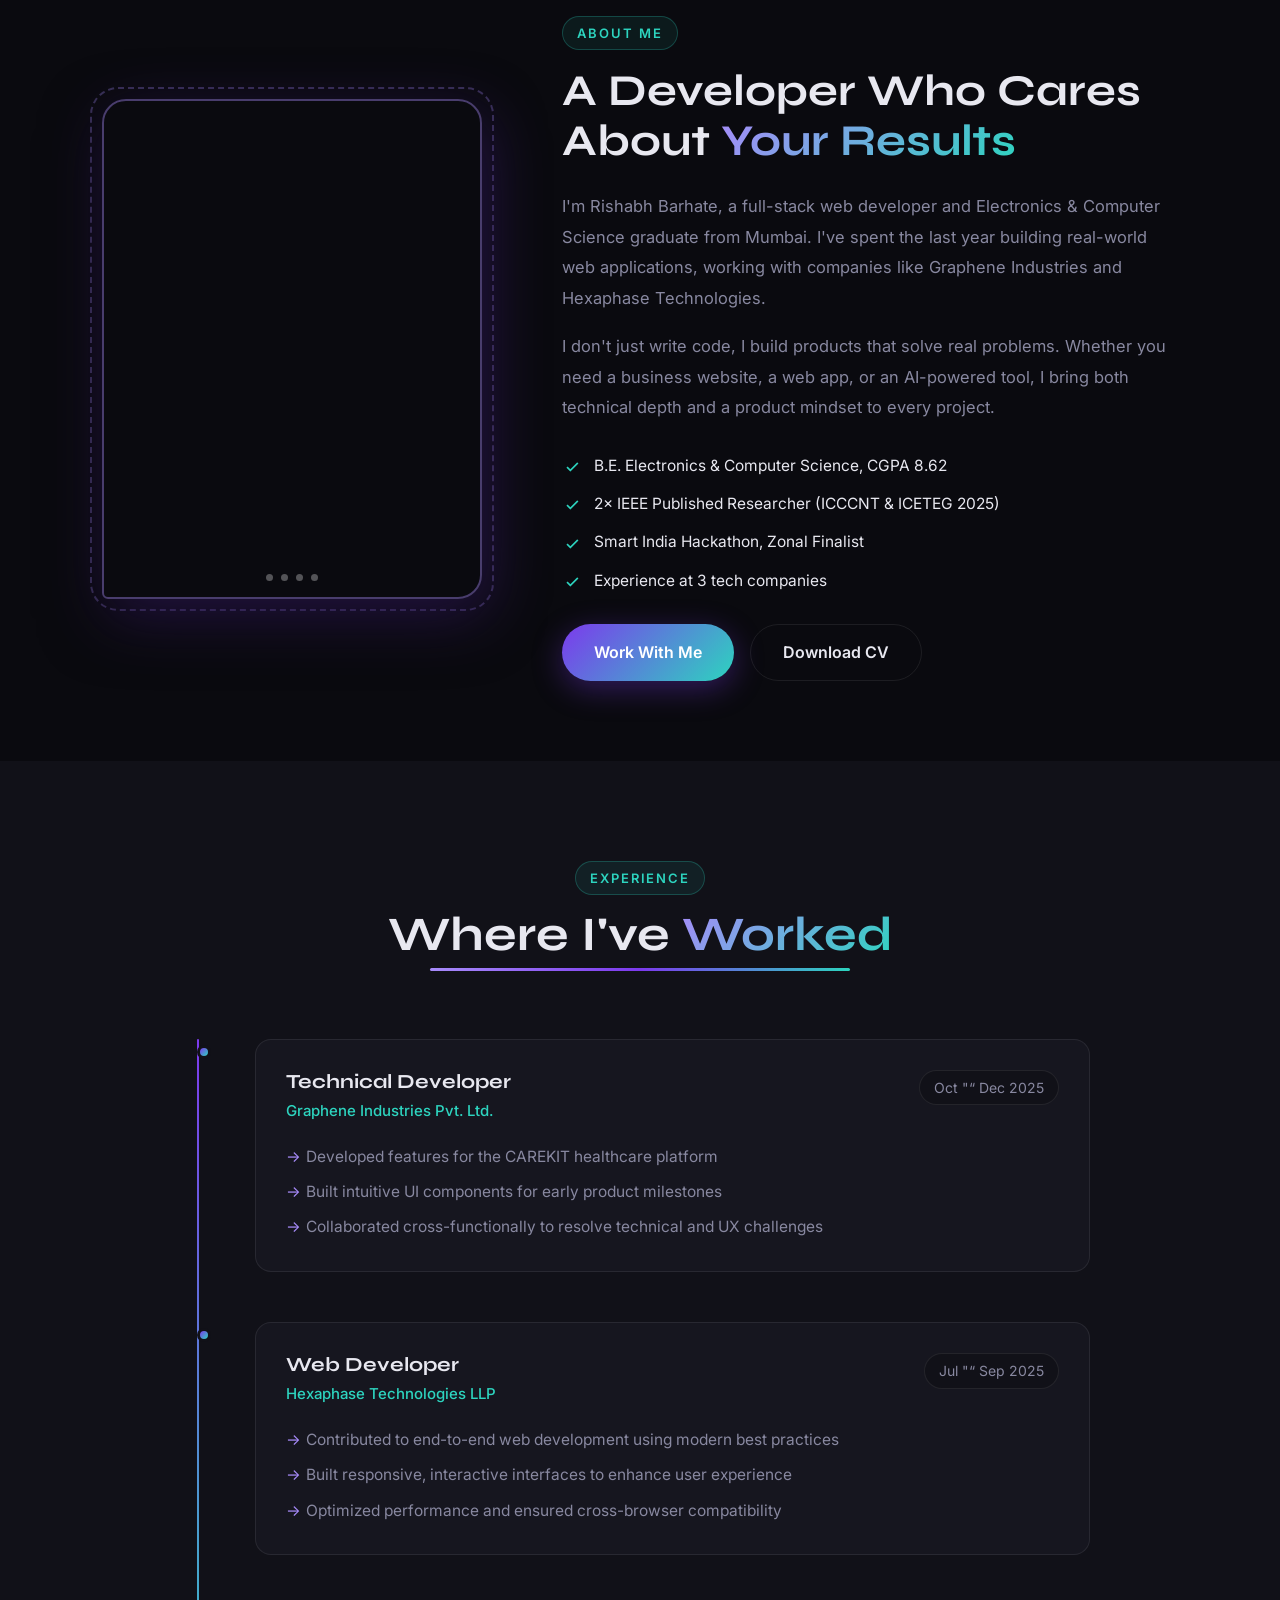
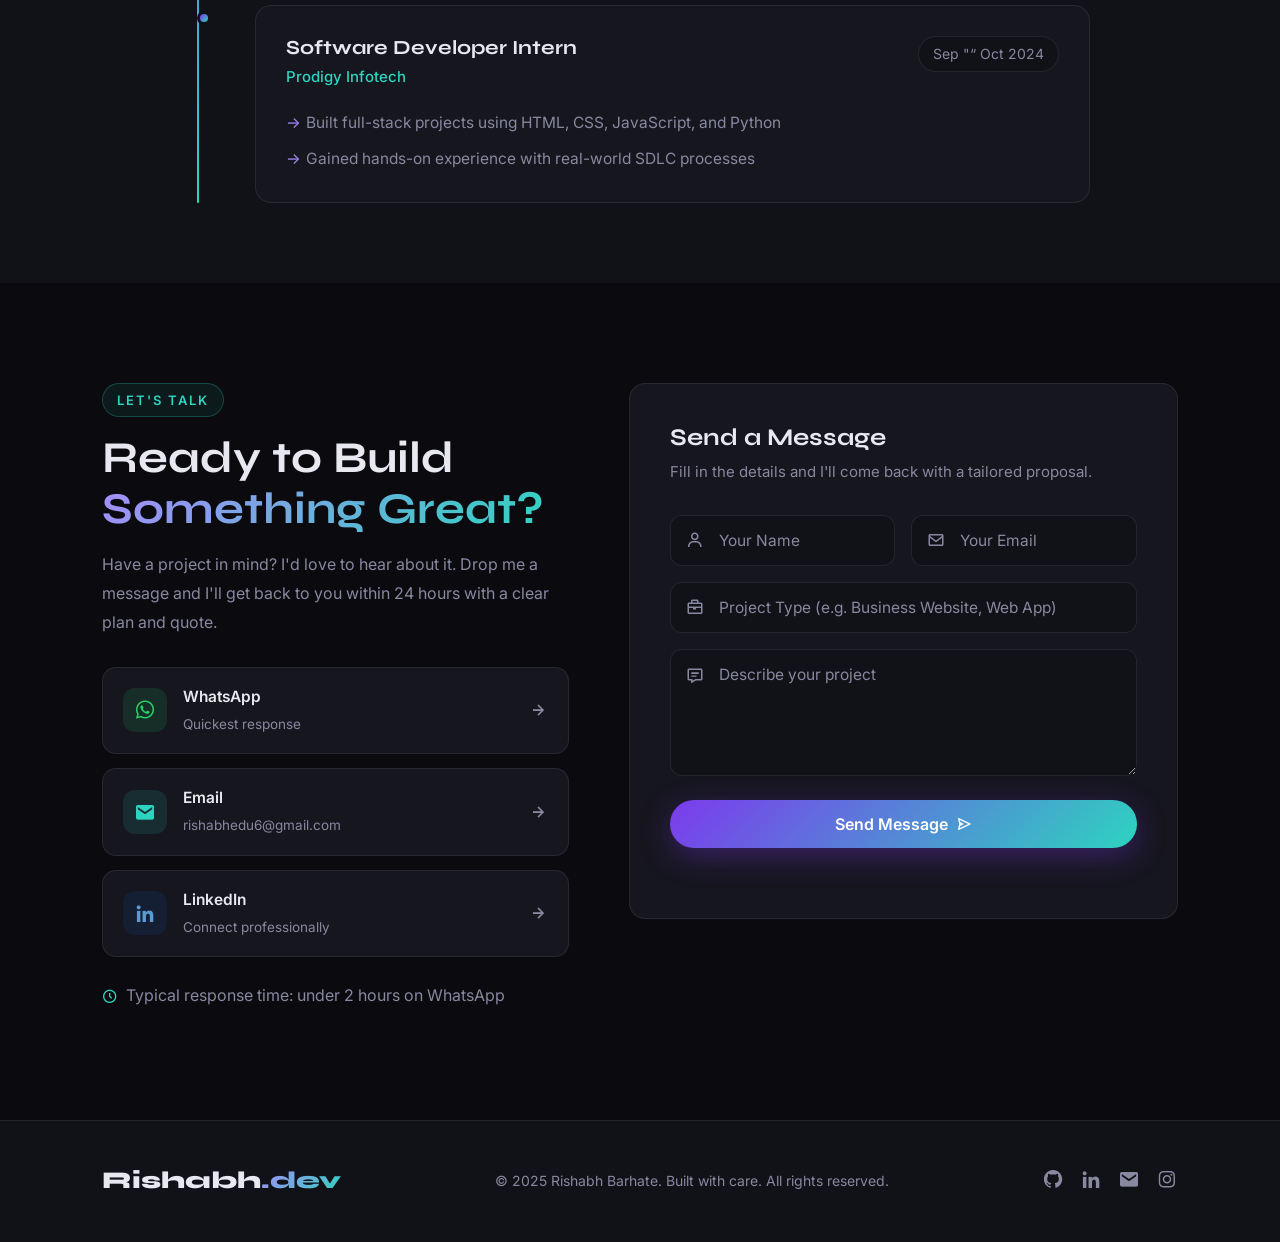
==== commit c6b95497: "Update index.html" ====
--- a/index.html
+++ b/index.html
@@ -12,7 +12,7 @@
     <meta name="robots" content="index, follow" />
     <link rel="canonical" href="https://rishabhbarhate.netlify.app/" />
     <link rel="sitemap" type="application/xml" href="/sitemap.xml" />
-    <title>Rishabh Barhate | Web Developer</title>
+    <title>Rishabh Barhate – Web Developer in Mumbai | Portfolio</title>
 
     <!-- Open Graph -->
     <meta property="og:type" content="website" />
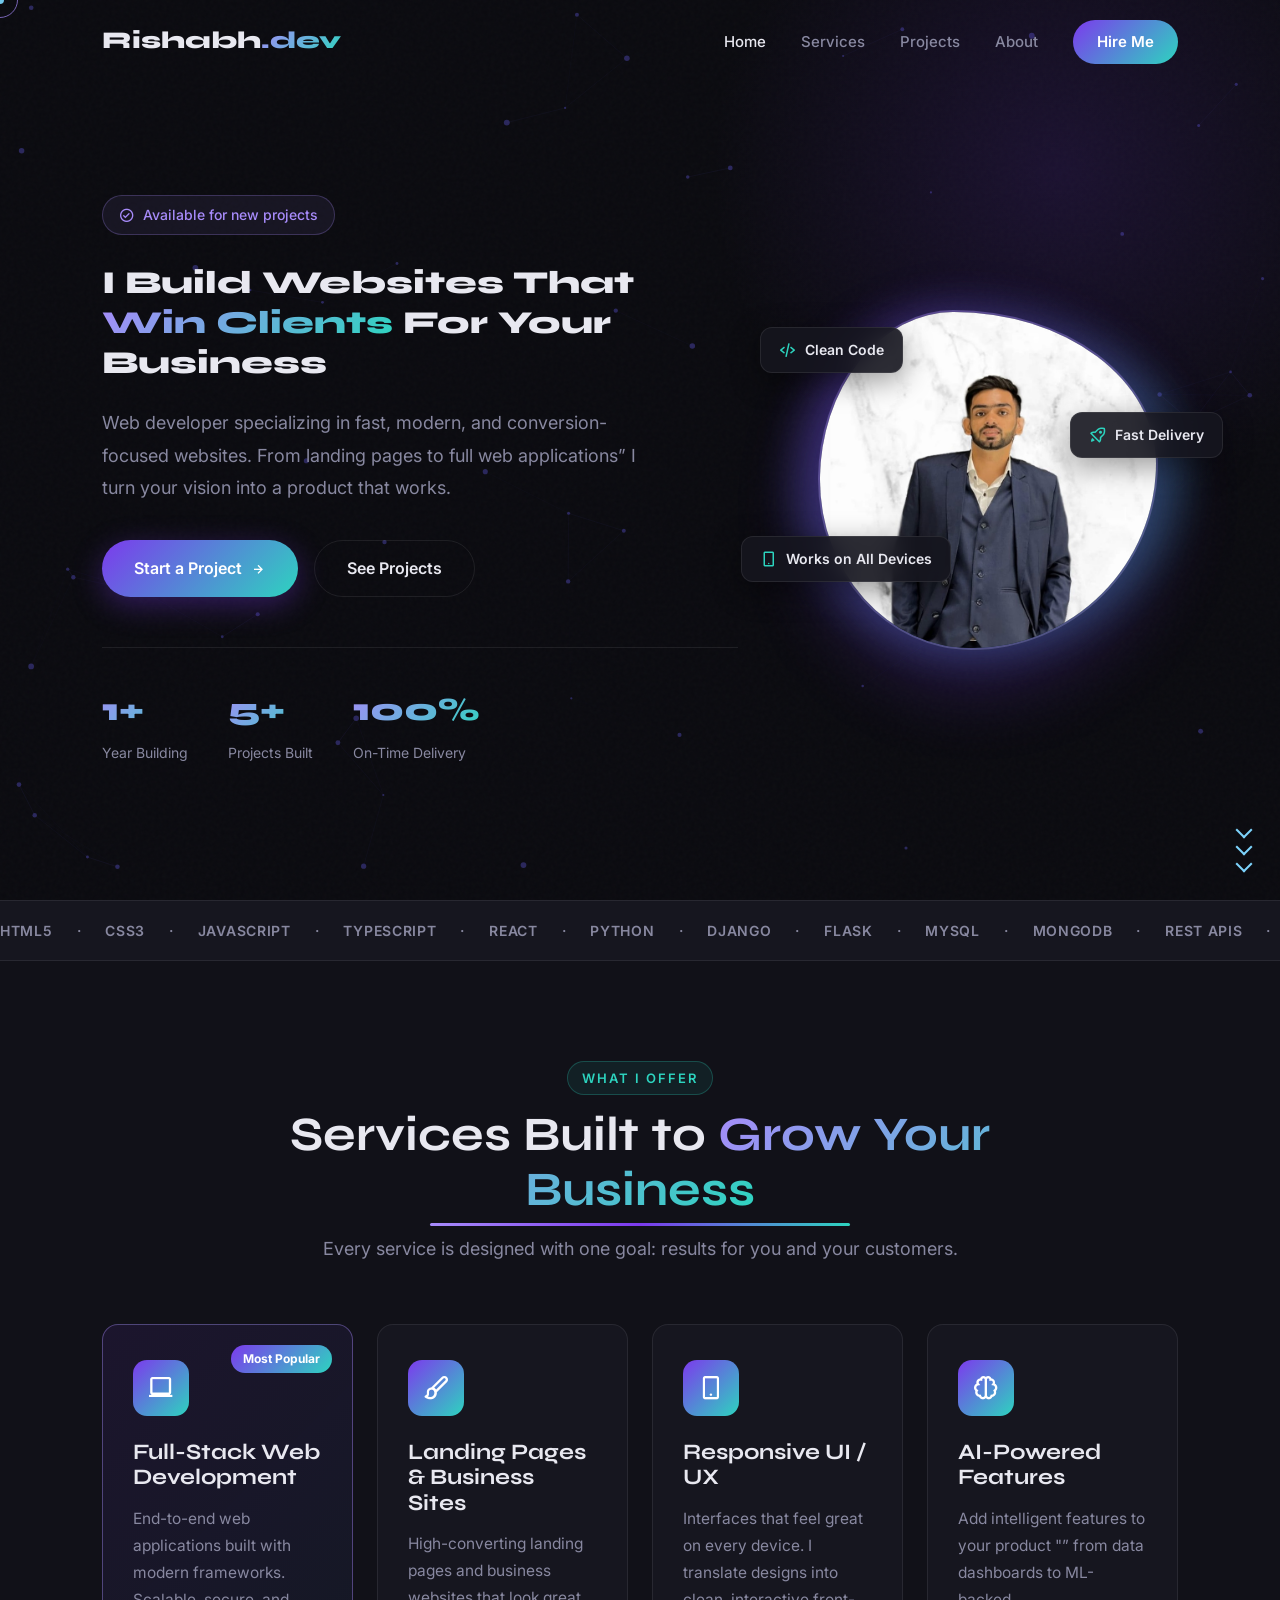
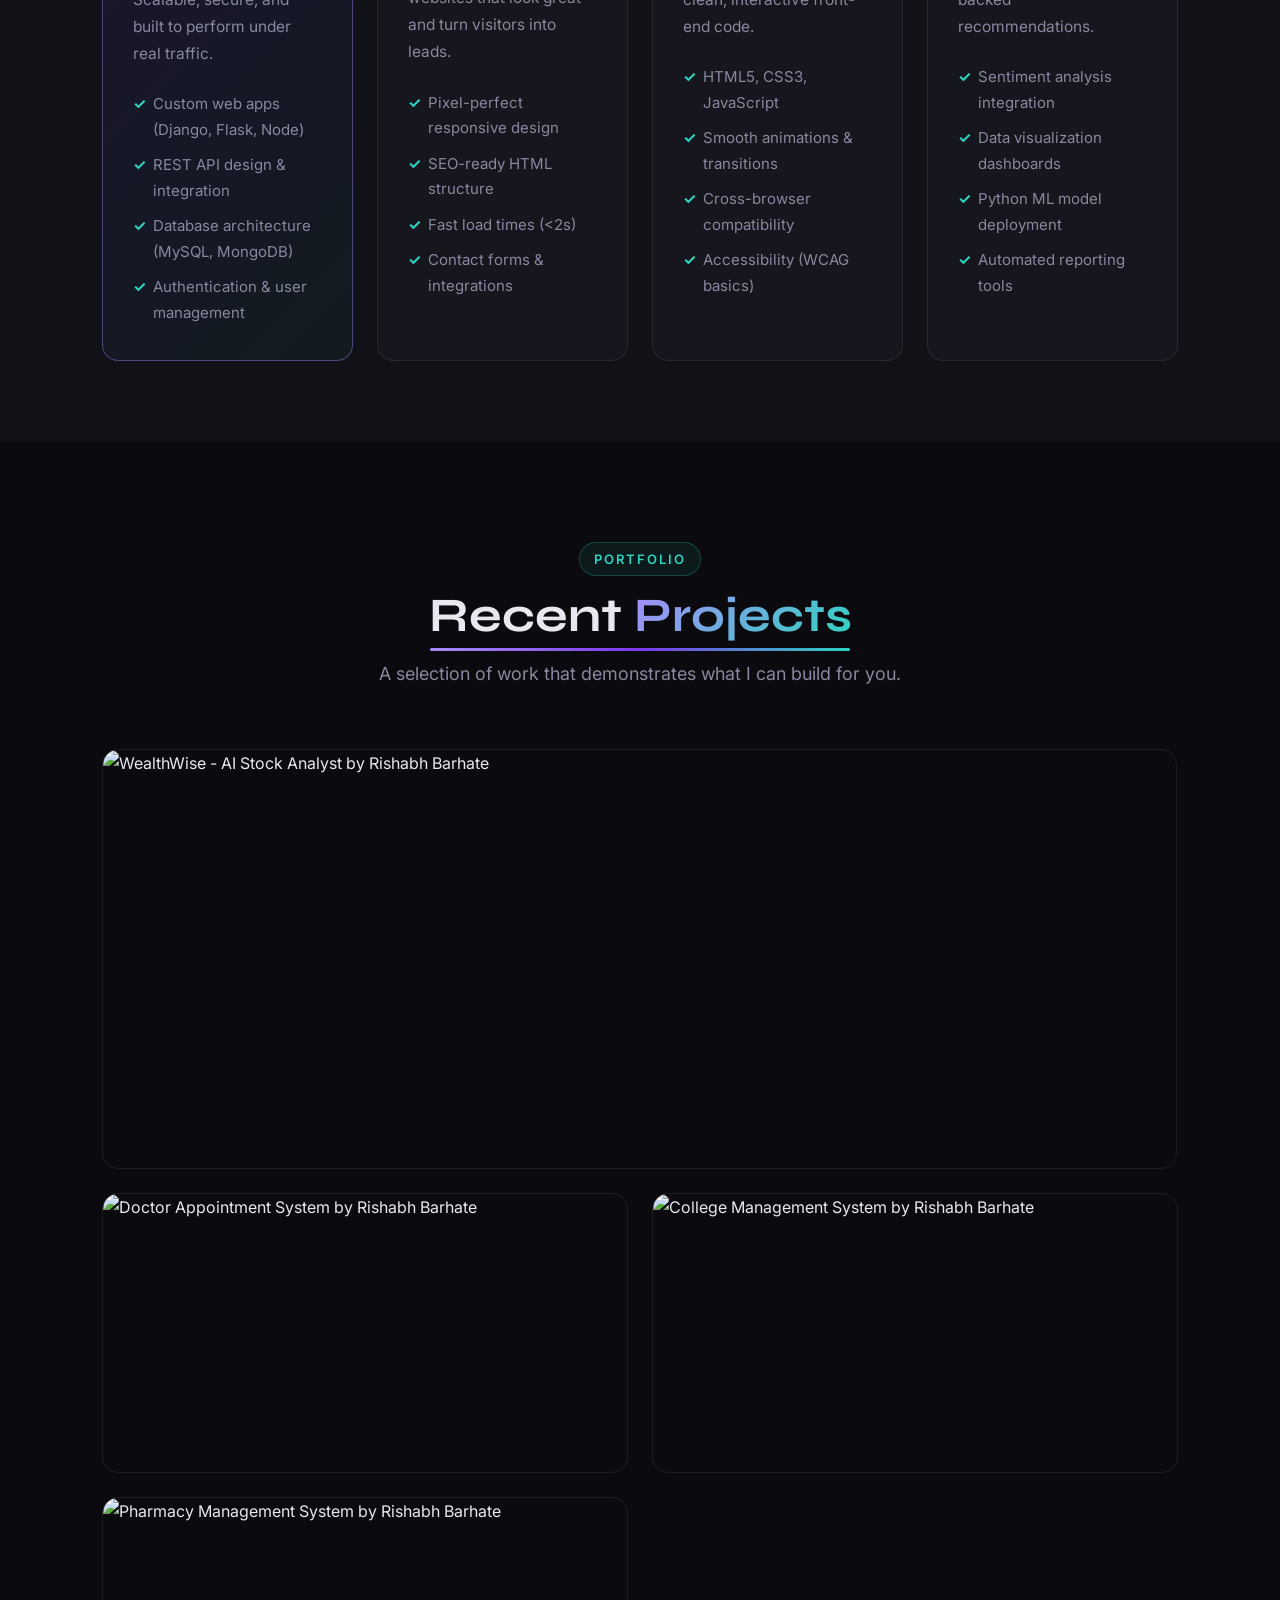
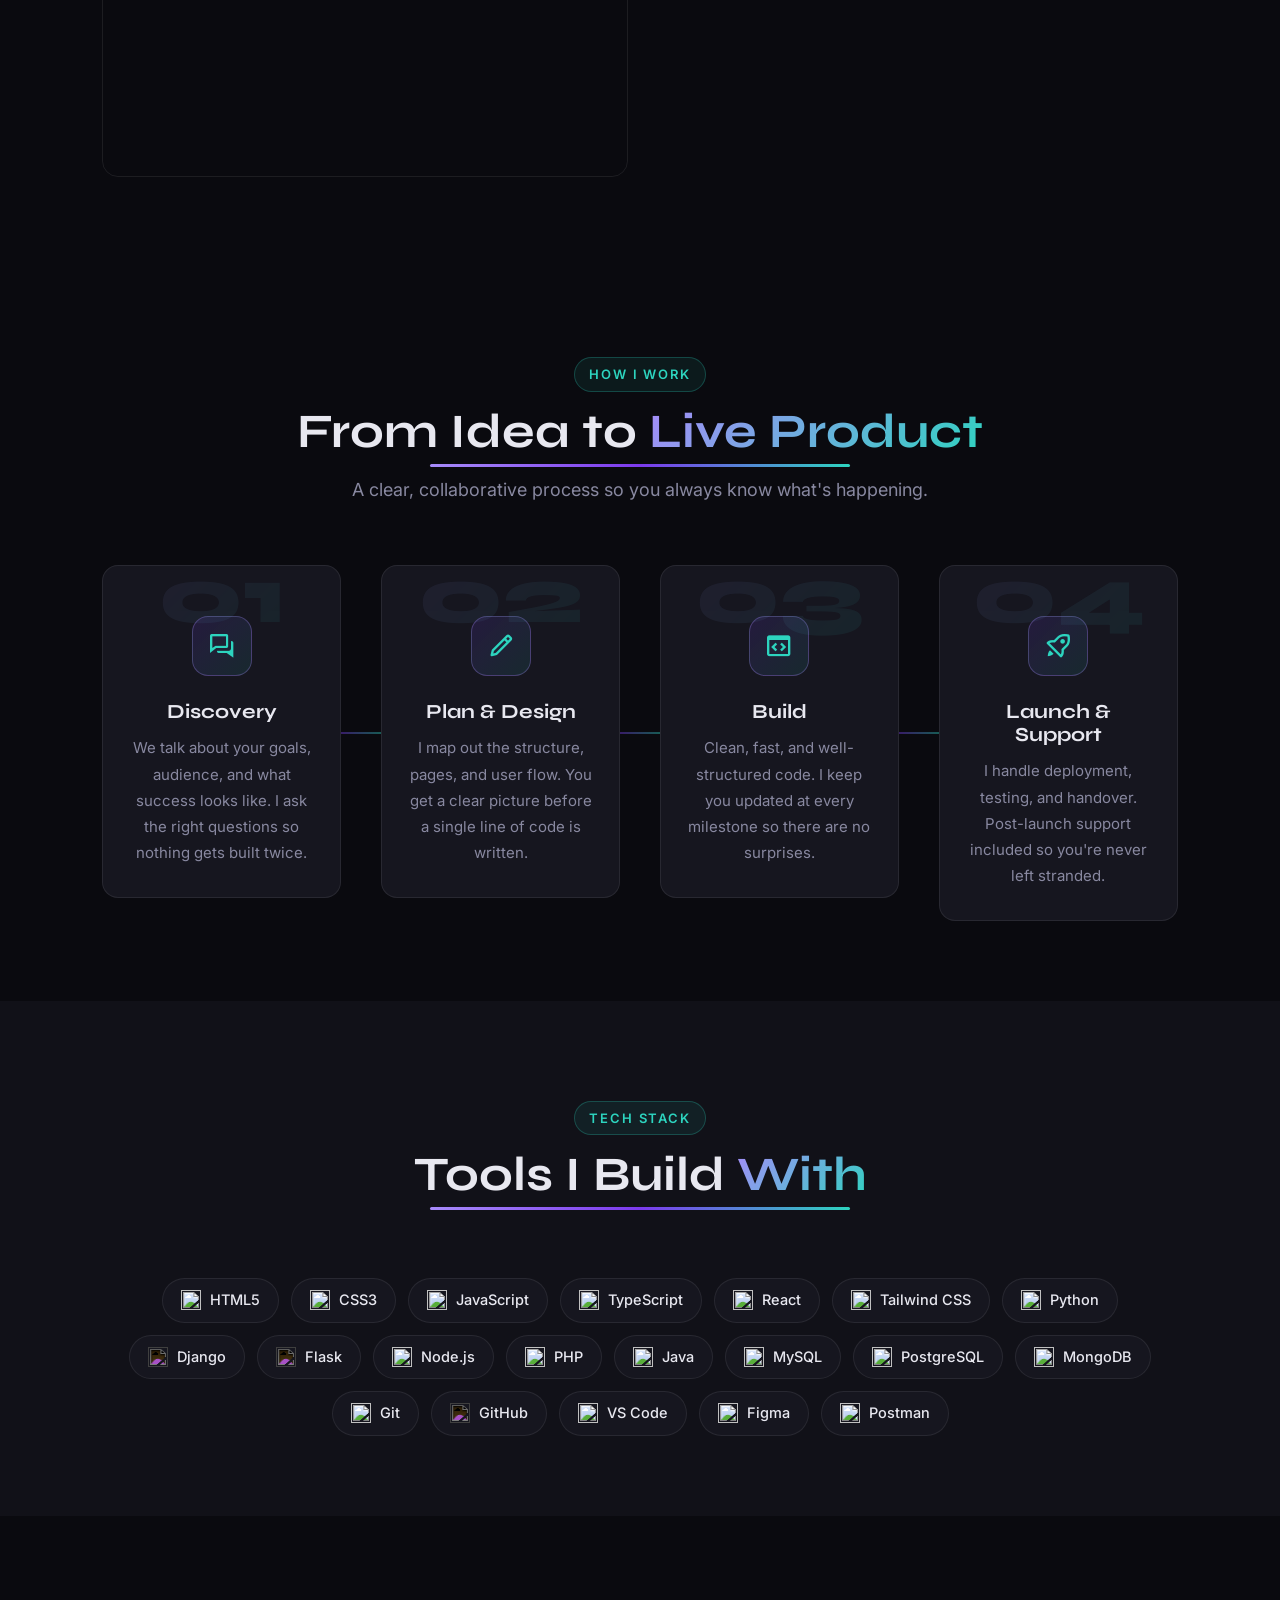
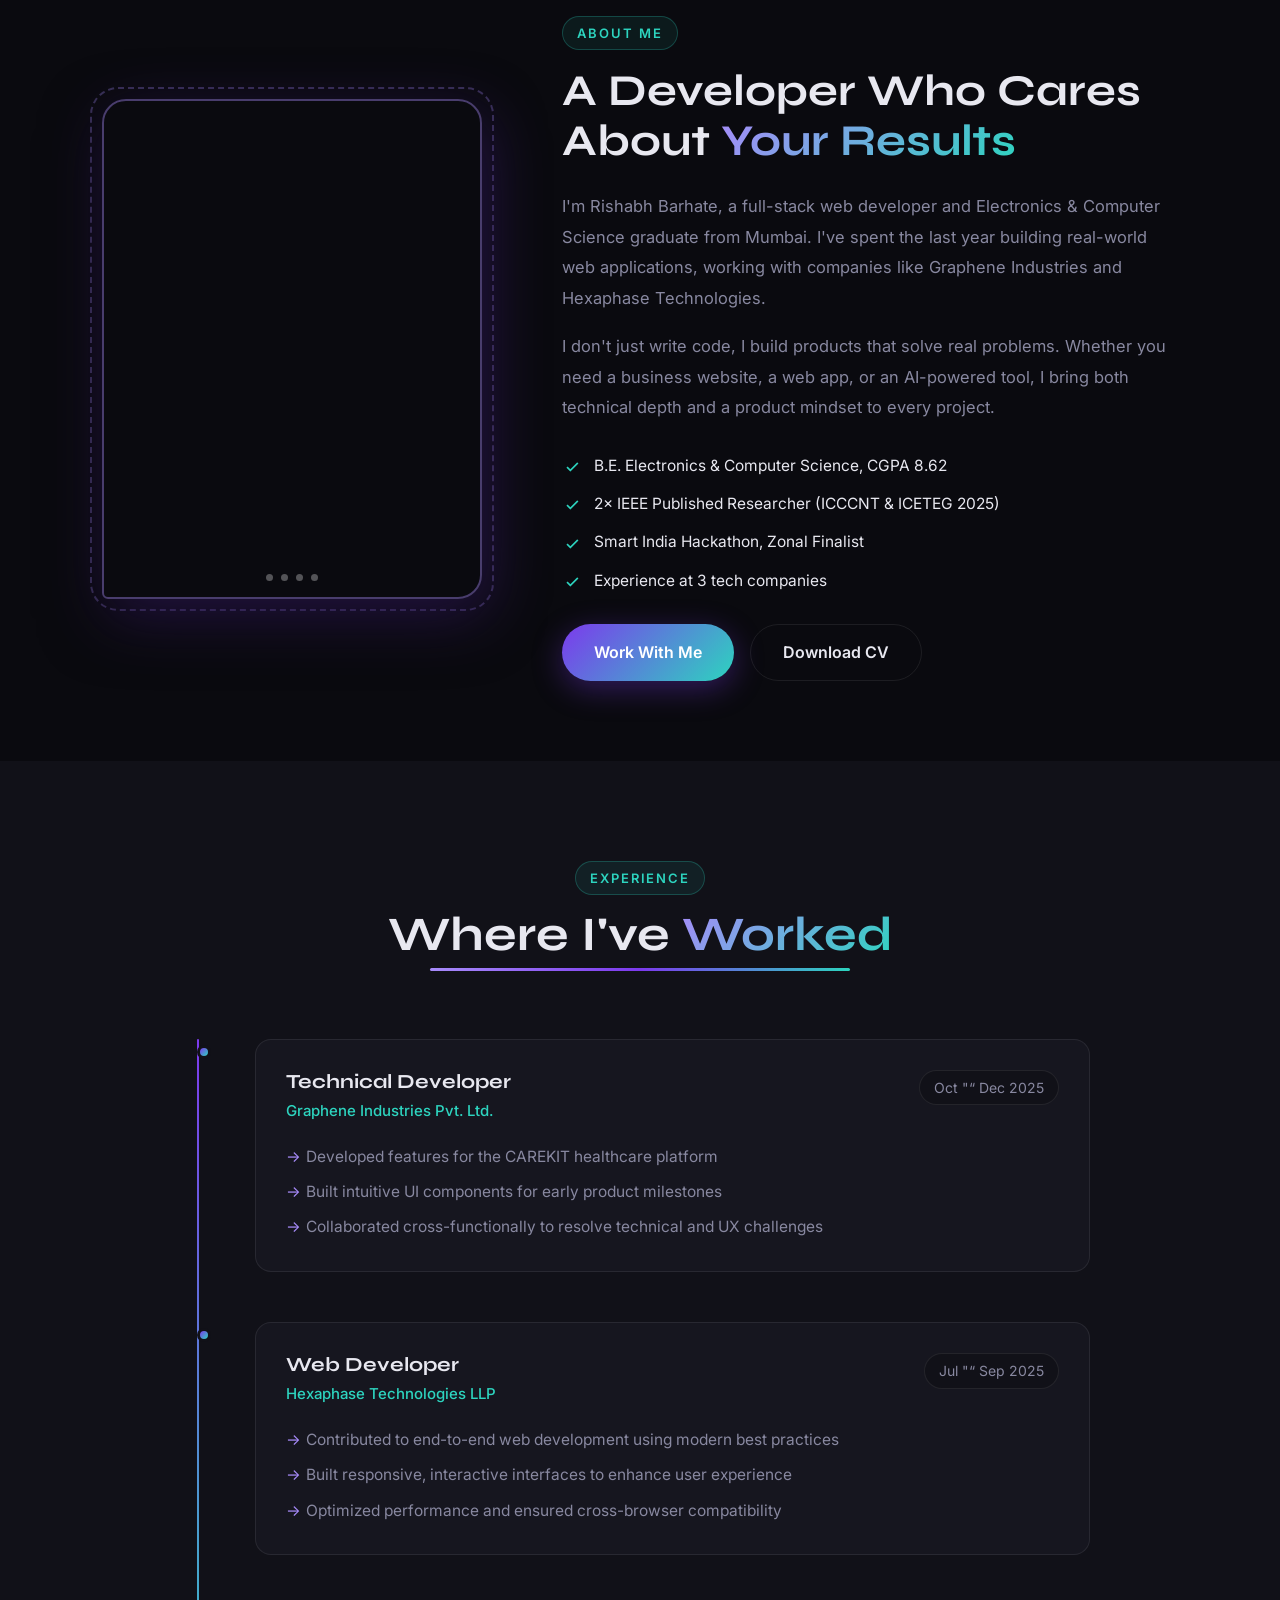
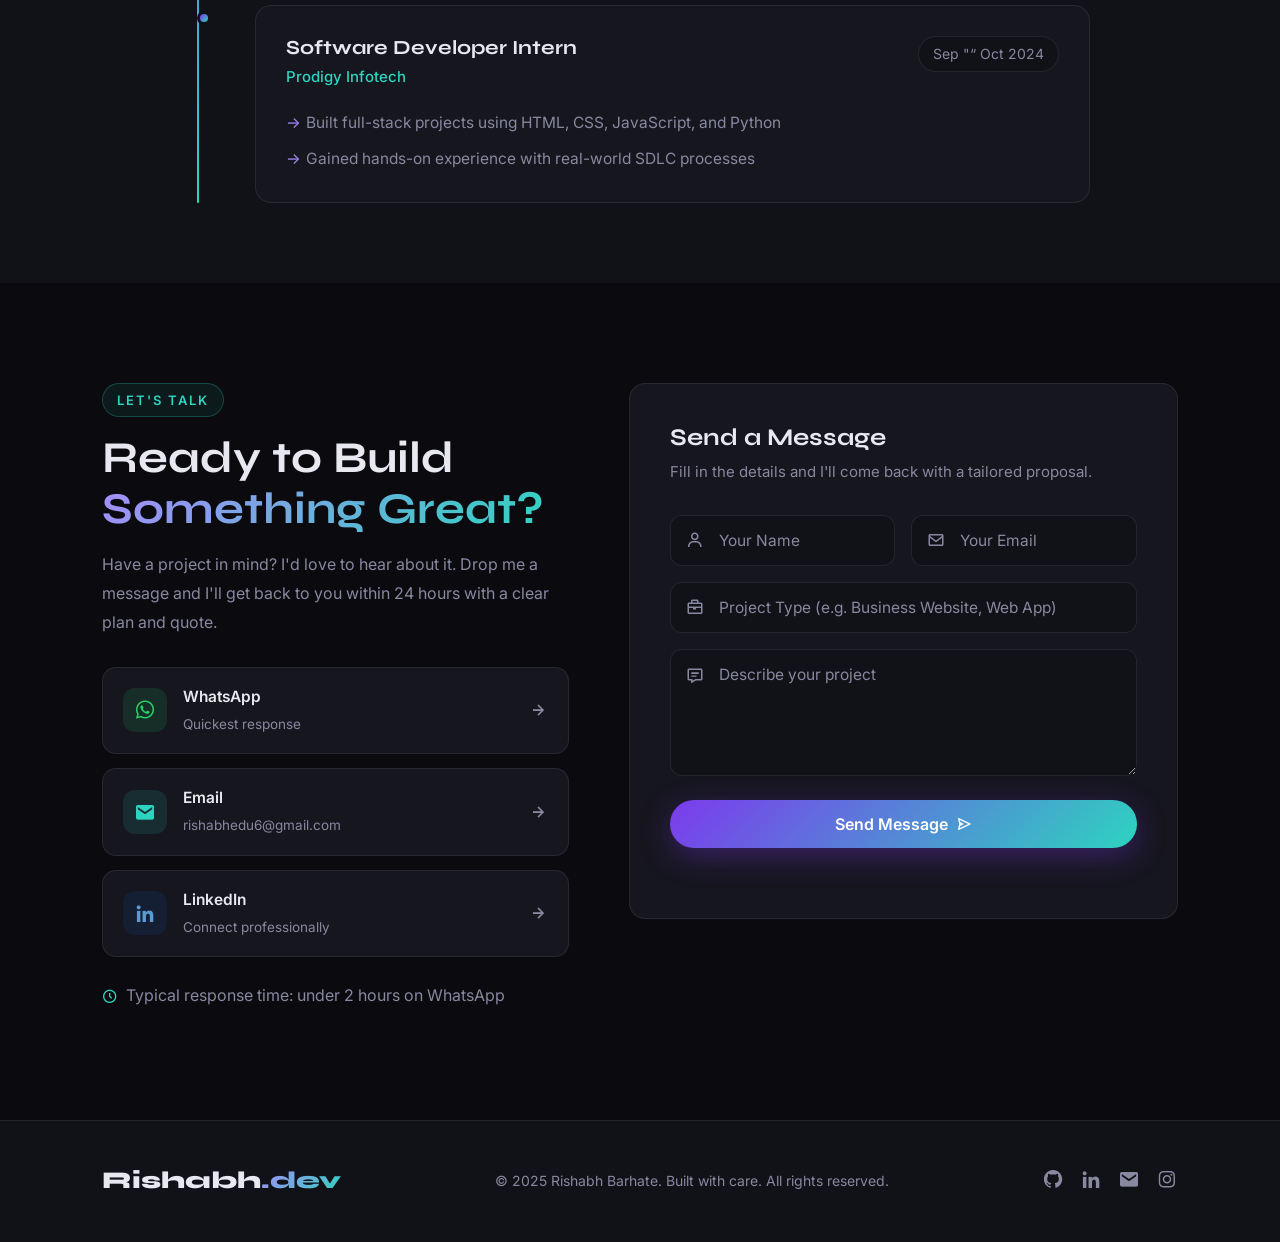
==== commit c7342a71: "Update index.html" ====
--- a/index.html
+++ b/index.html
@@ -34,7 +34,7 @@
         href="https://fonts.googleapis.com/css2?family=Inter:wght@300;400;500;600;700;800&family=Syne:wght@700;800&display=swap"
         rel="stylesheet" />
     <link rel="stylesheet" href="style.css" />
-    <meta name="google-site-verification" content="xbMdtdLMELf4BcwSfg8-0iPcwuTNmhUC2O3pbUz6FjM" />
+    <meta name="google-site-verification" content="bw5A92rvvfmNz7VAzpfXIceyaQL9CXp6pHZ-su1wjSI" />
     <meta name="theme-color" content="#7dd3fc" />
     <link rel="icon" type="image/jpeg" href="myproject/image/me.jpeg" />
 
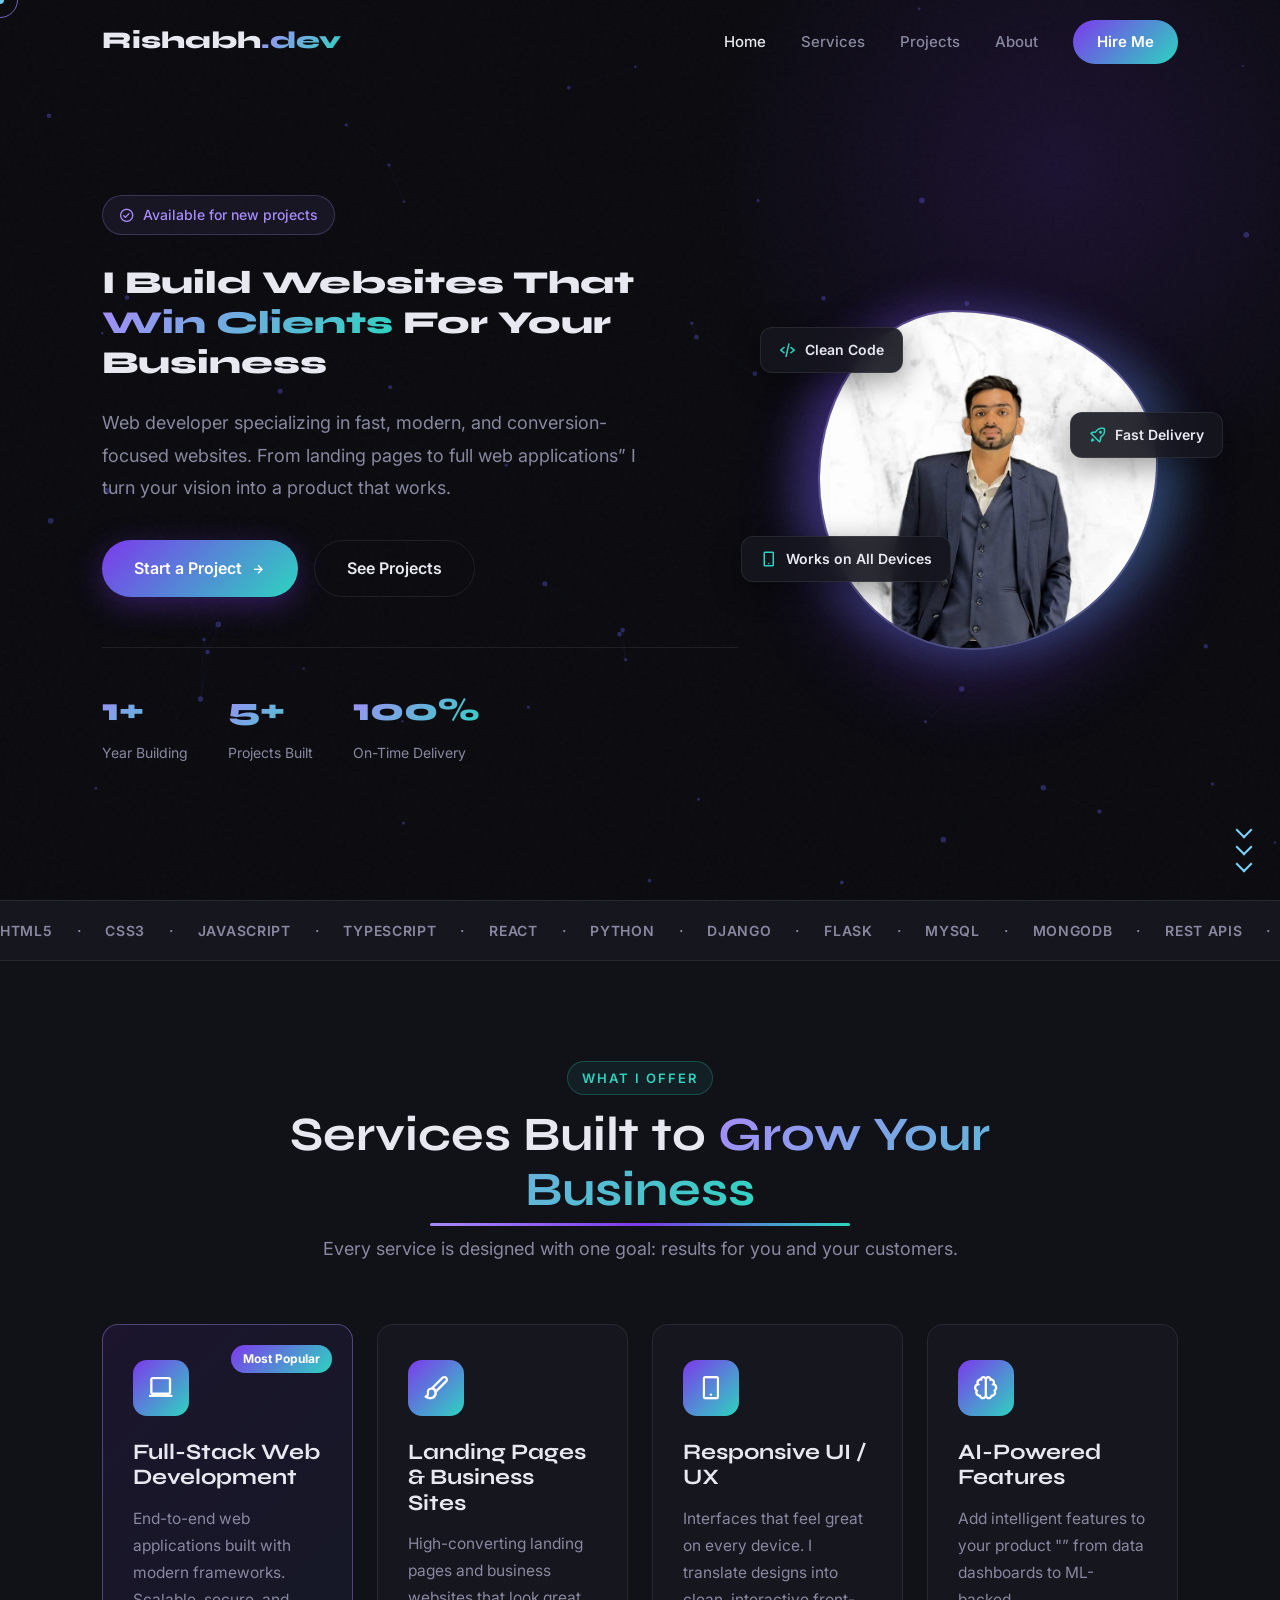
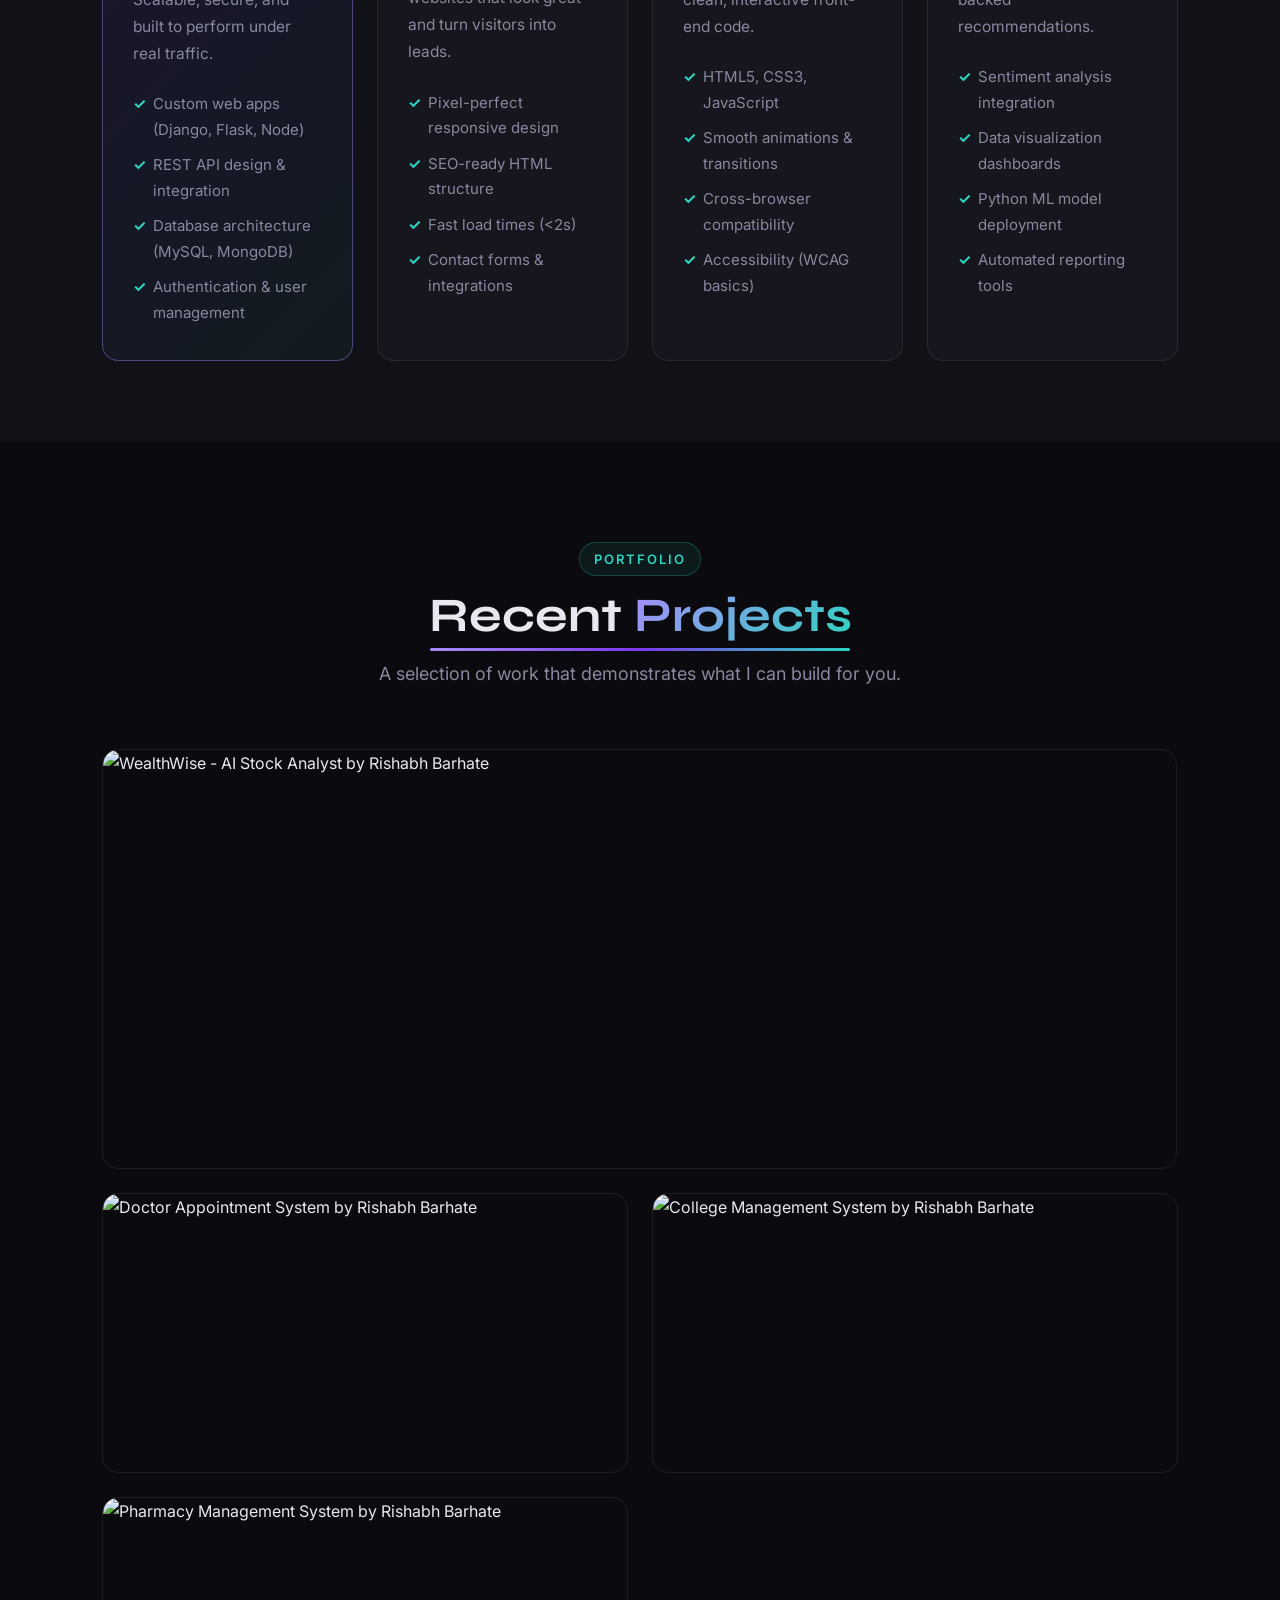
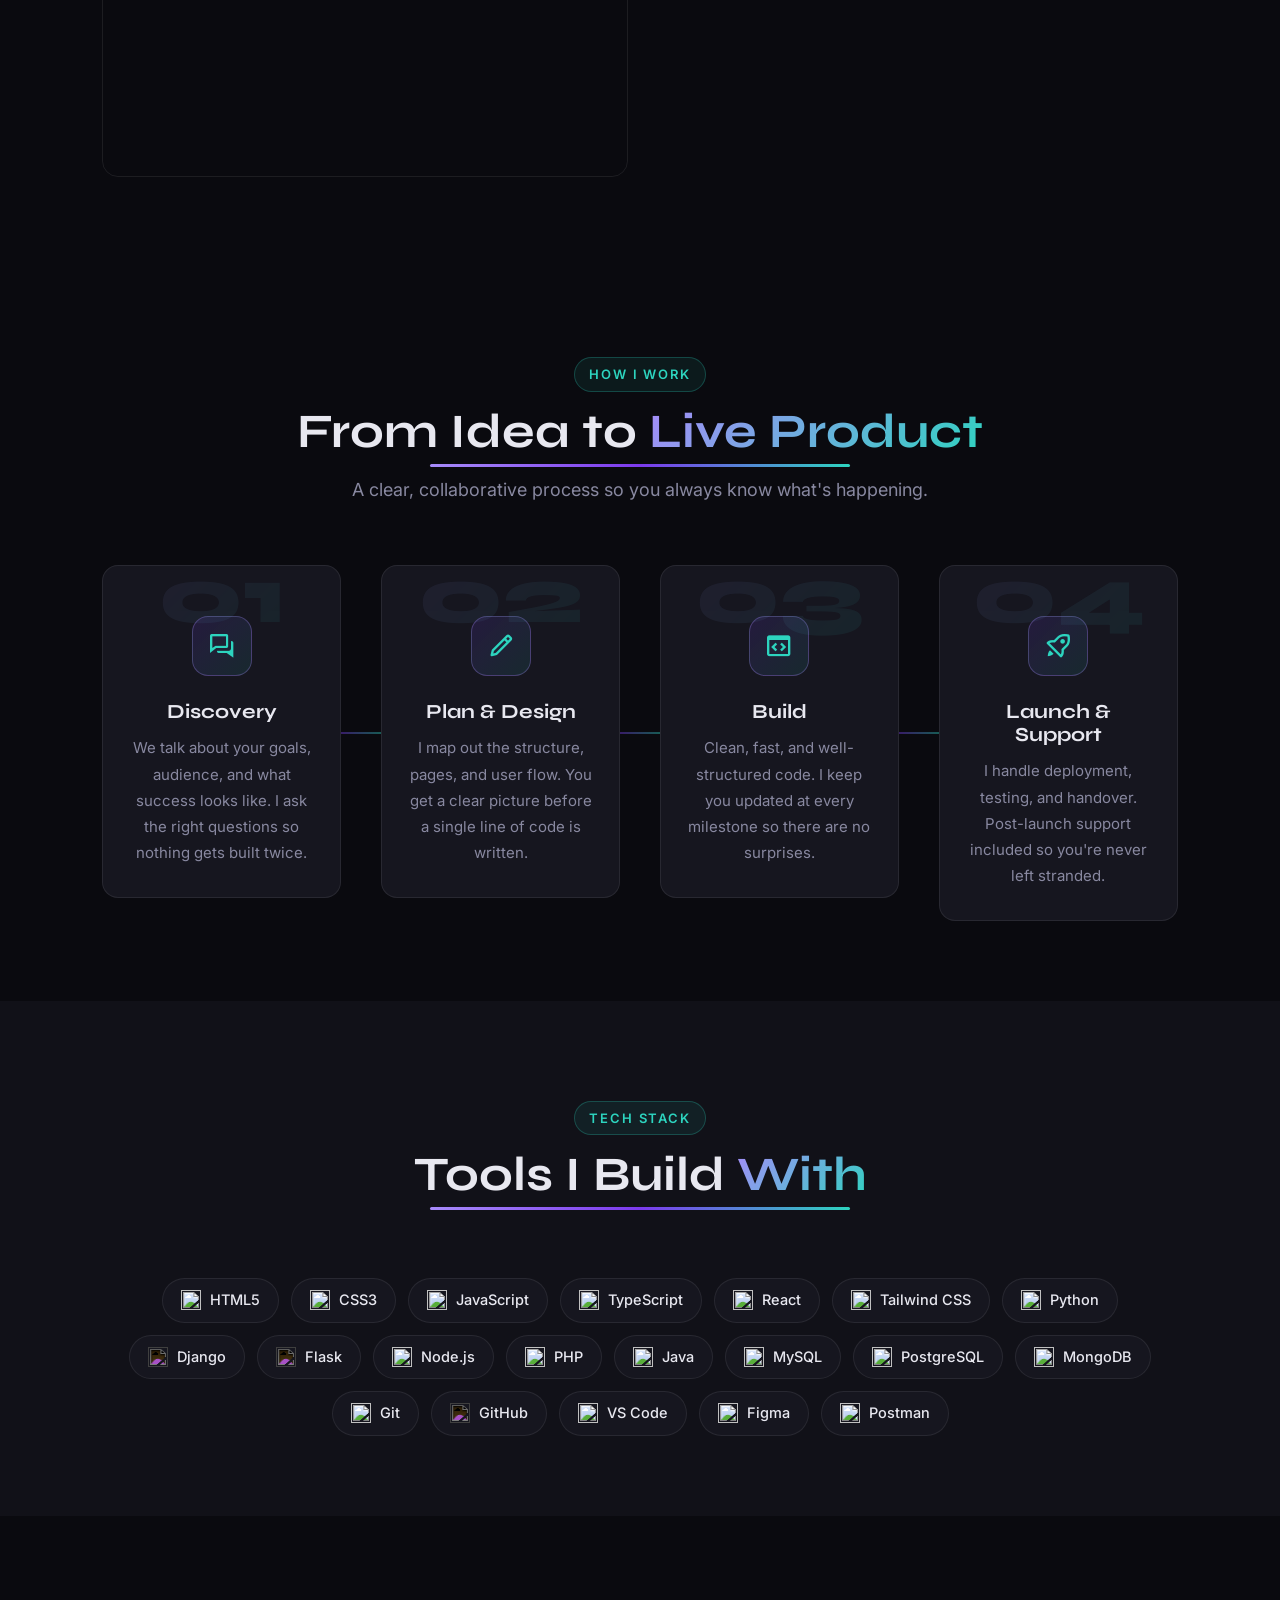
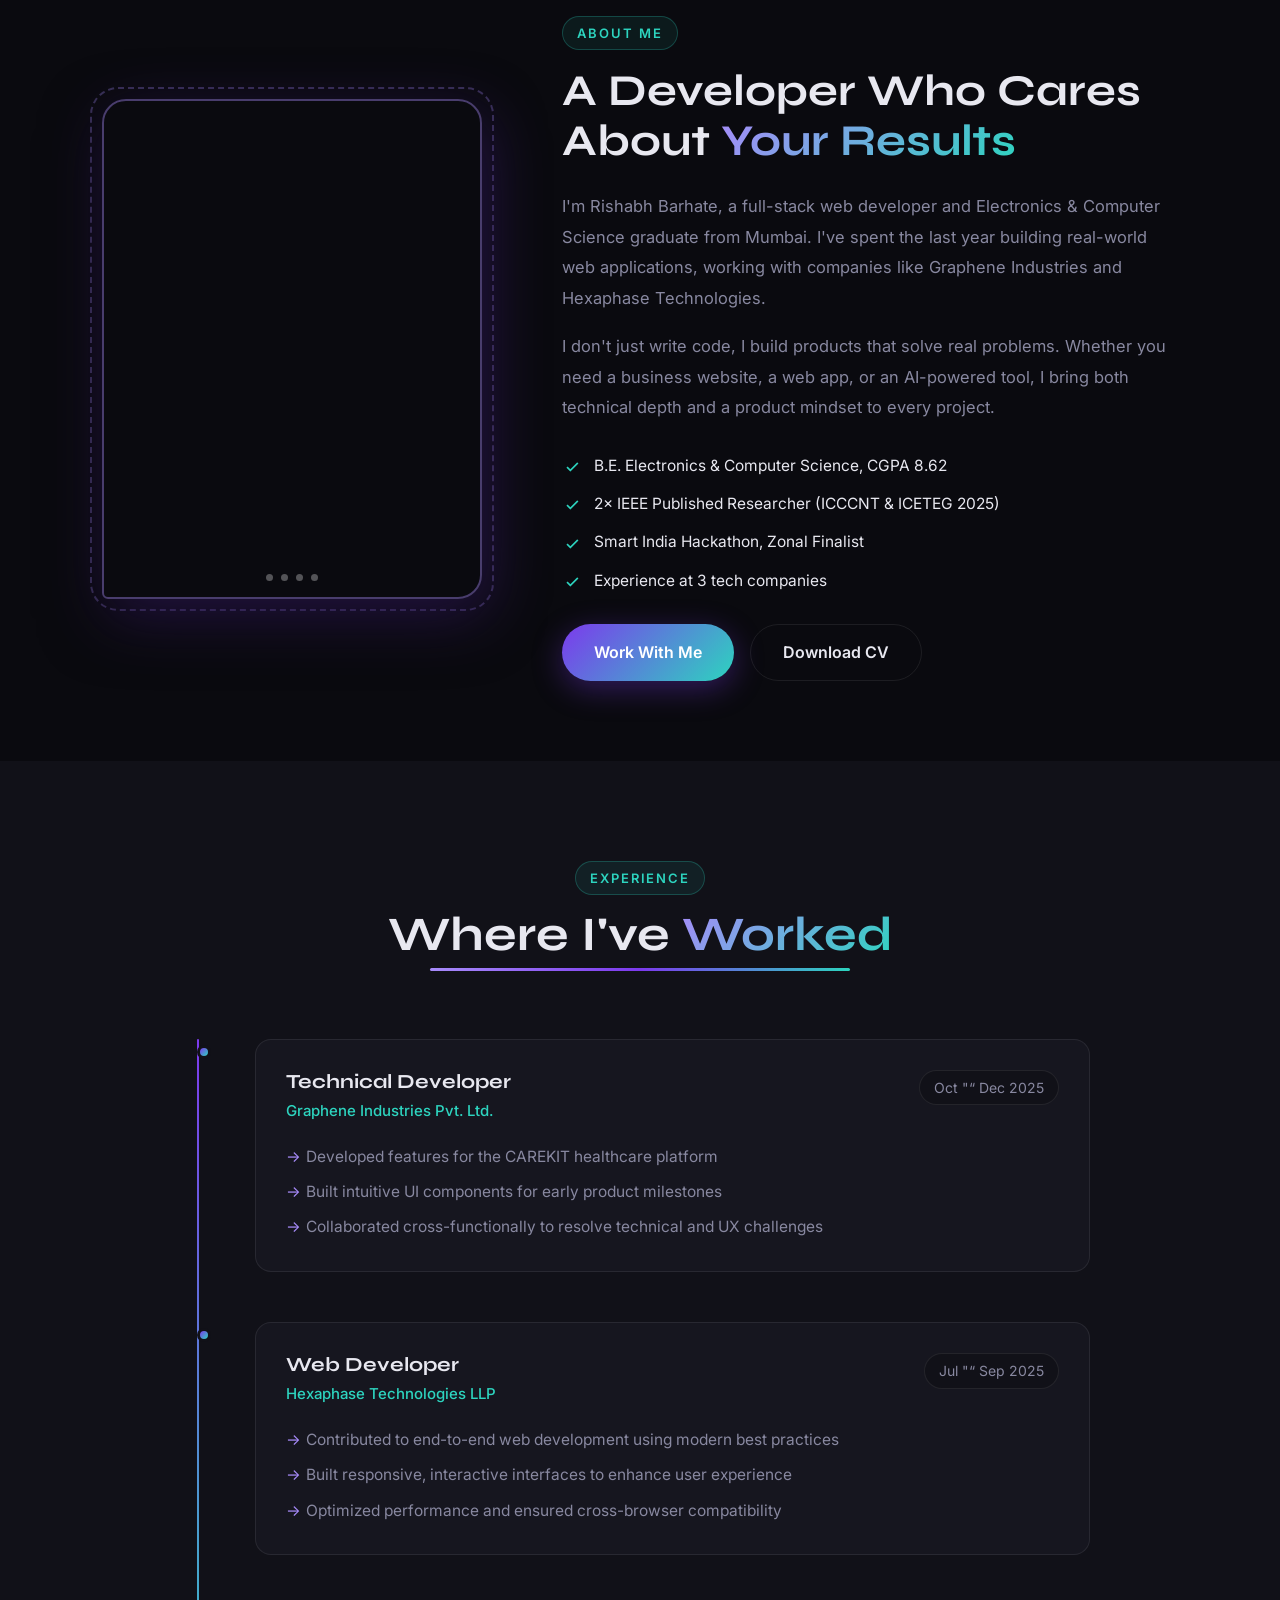
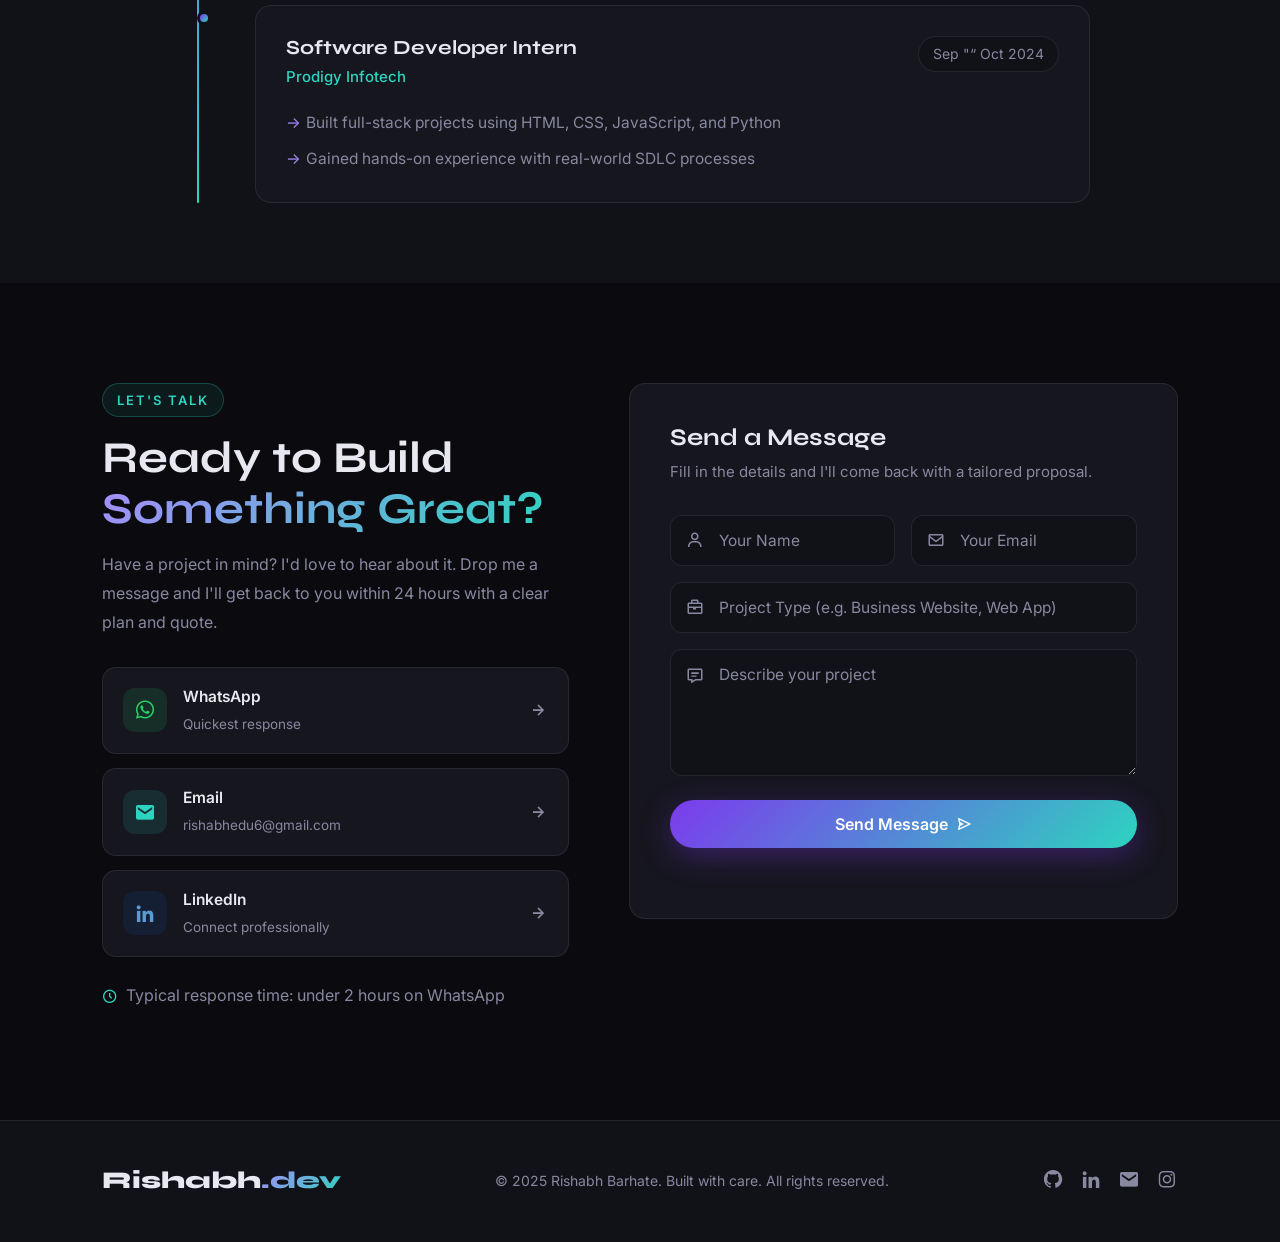
==== commit 65b16aef: "Update index.html" ====
--- a/index.html
+++ b/index.html
@@ -480,7 +480,7 @@
             <p>Have a project in mind? I'd love to hear about it. Drop me a message and I'll get back to you within 24
                 hours with a clear plan and quote.</p>
             <div class="contact-channels">
-                <a href="https://wa.me/91XXXXXXXXXX?text=Hi%20Rishabh%2C%20I%20saw%20your%20portfolio%20and%20I%27d%20like%20to%20discuss%20a%20project"
+                <a href="https://wa.me/919372789216?text=Hi%20Rishabh%2C%20I%20saw%20your%20portfolio%20and%20I%27d%20like%20to%20discuss%20a%20project"
                     target="_blank" rel="noopener noreferrer" class="channel-card whatsapp">
                     <div class="channel-icon"><i class='bx bxl-whatsapp'></i></div>
                     <div>
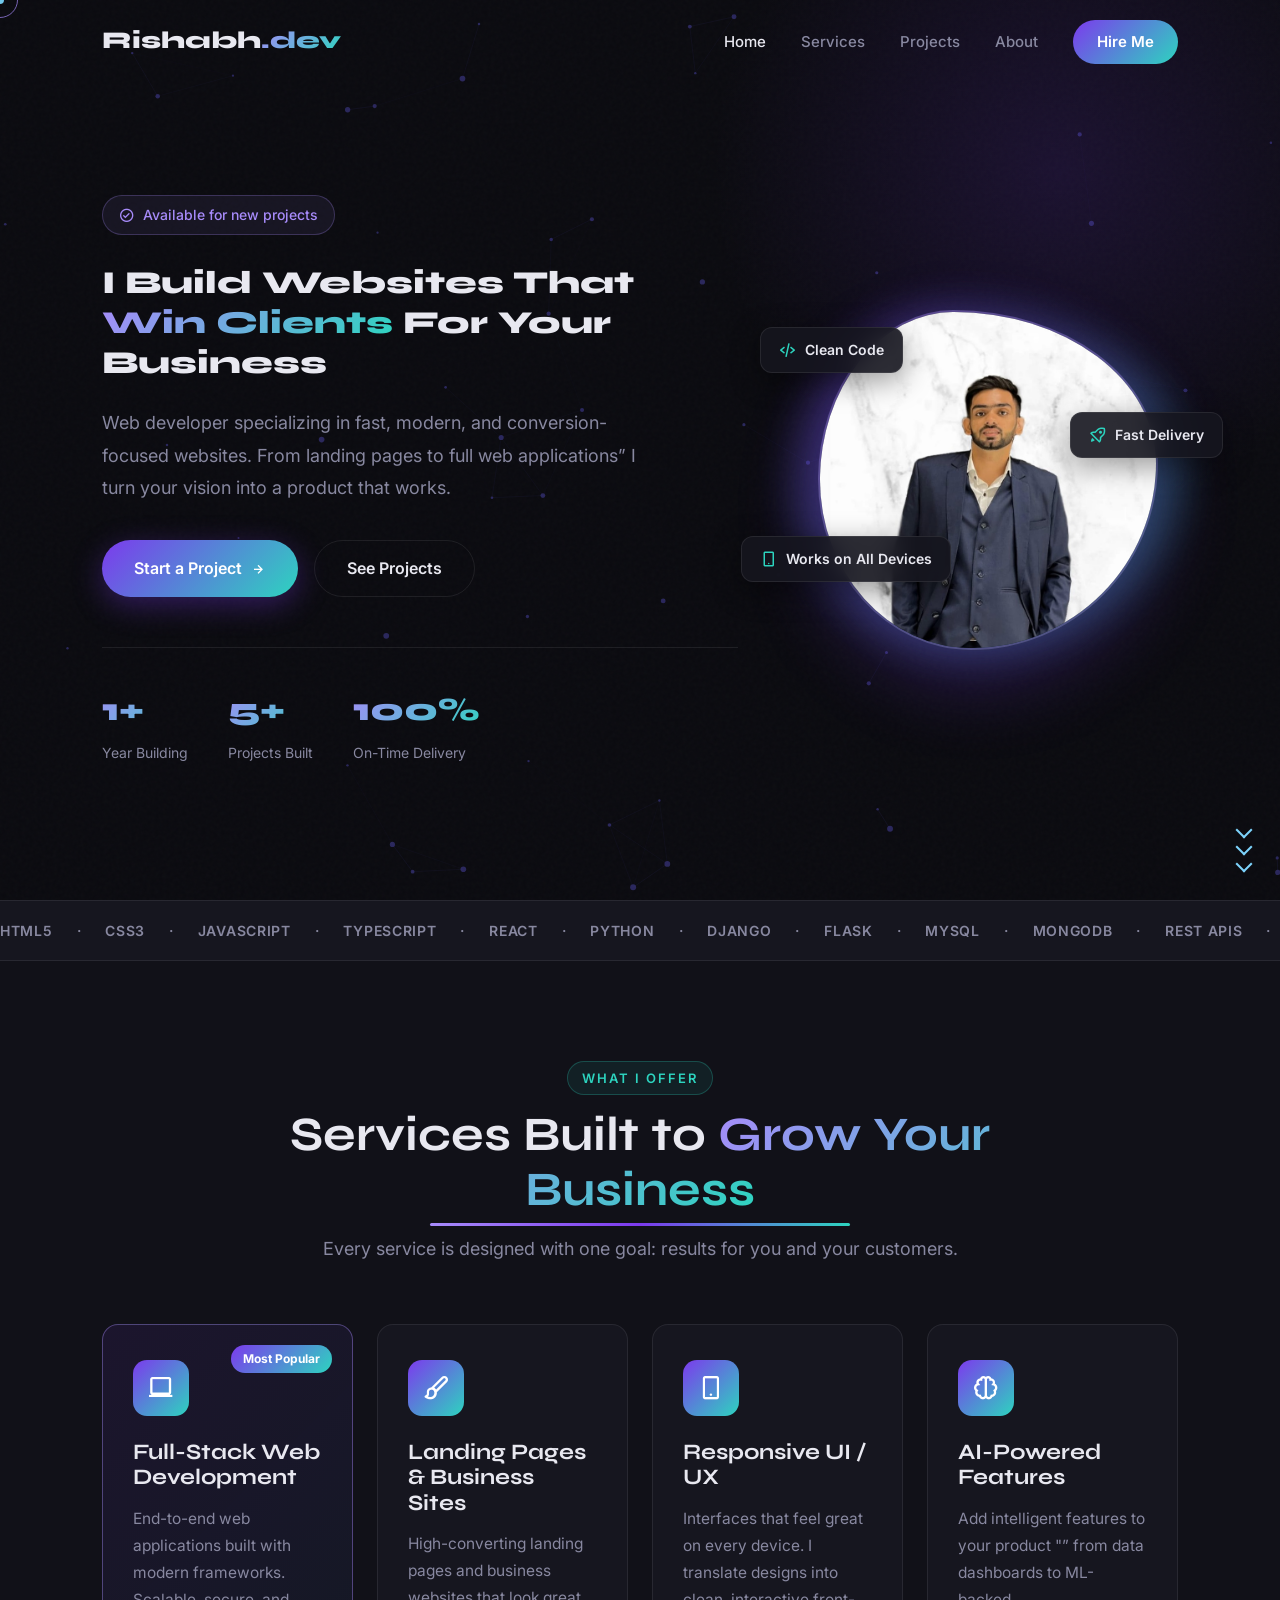
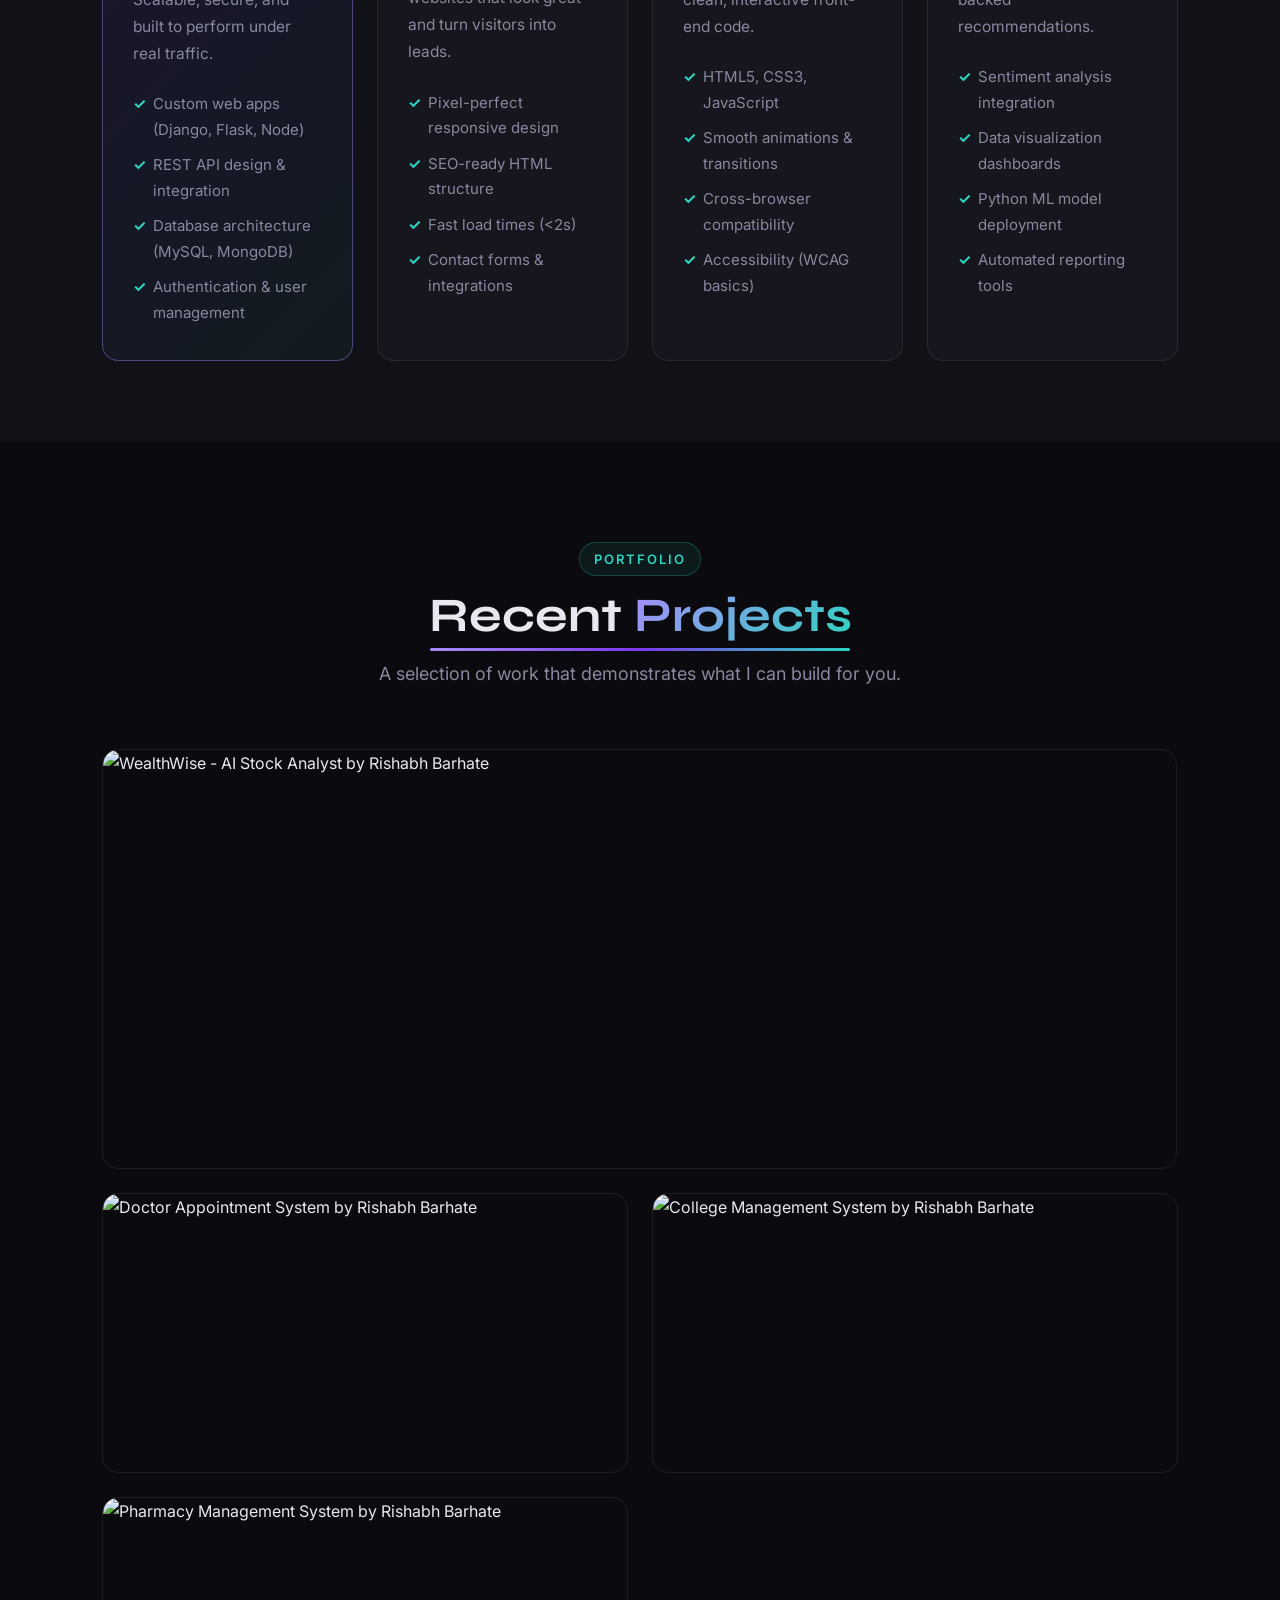
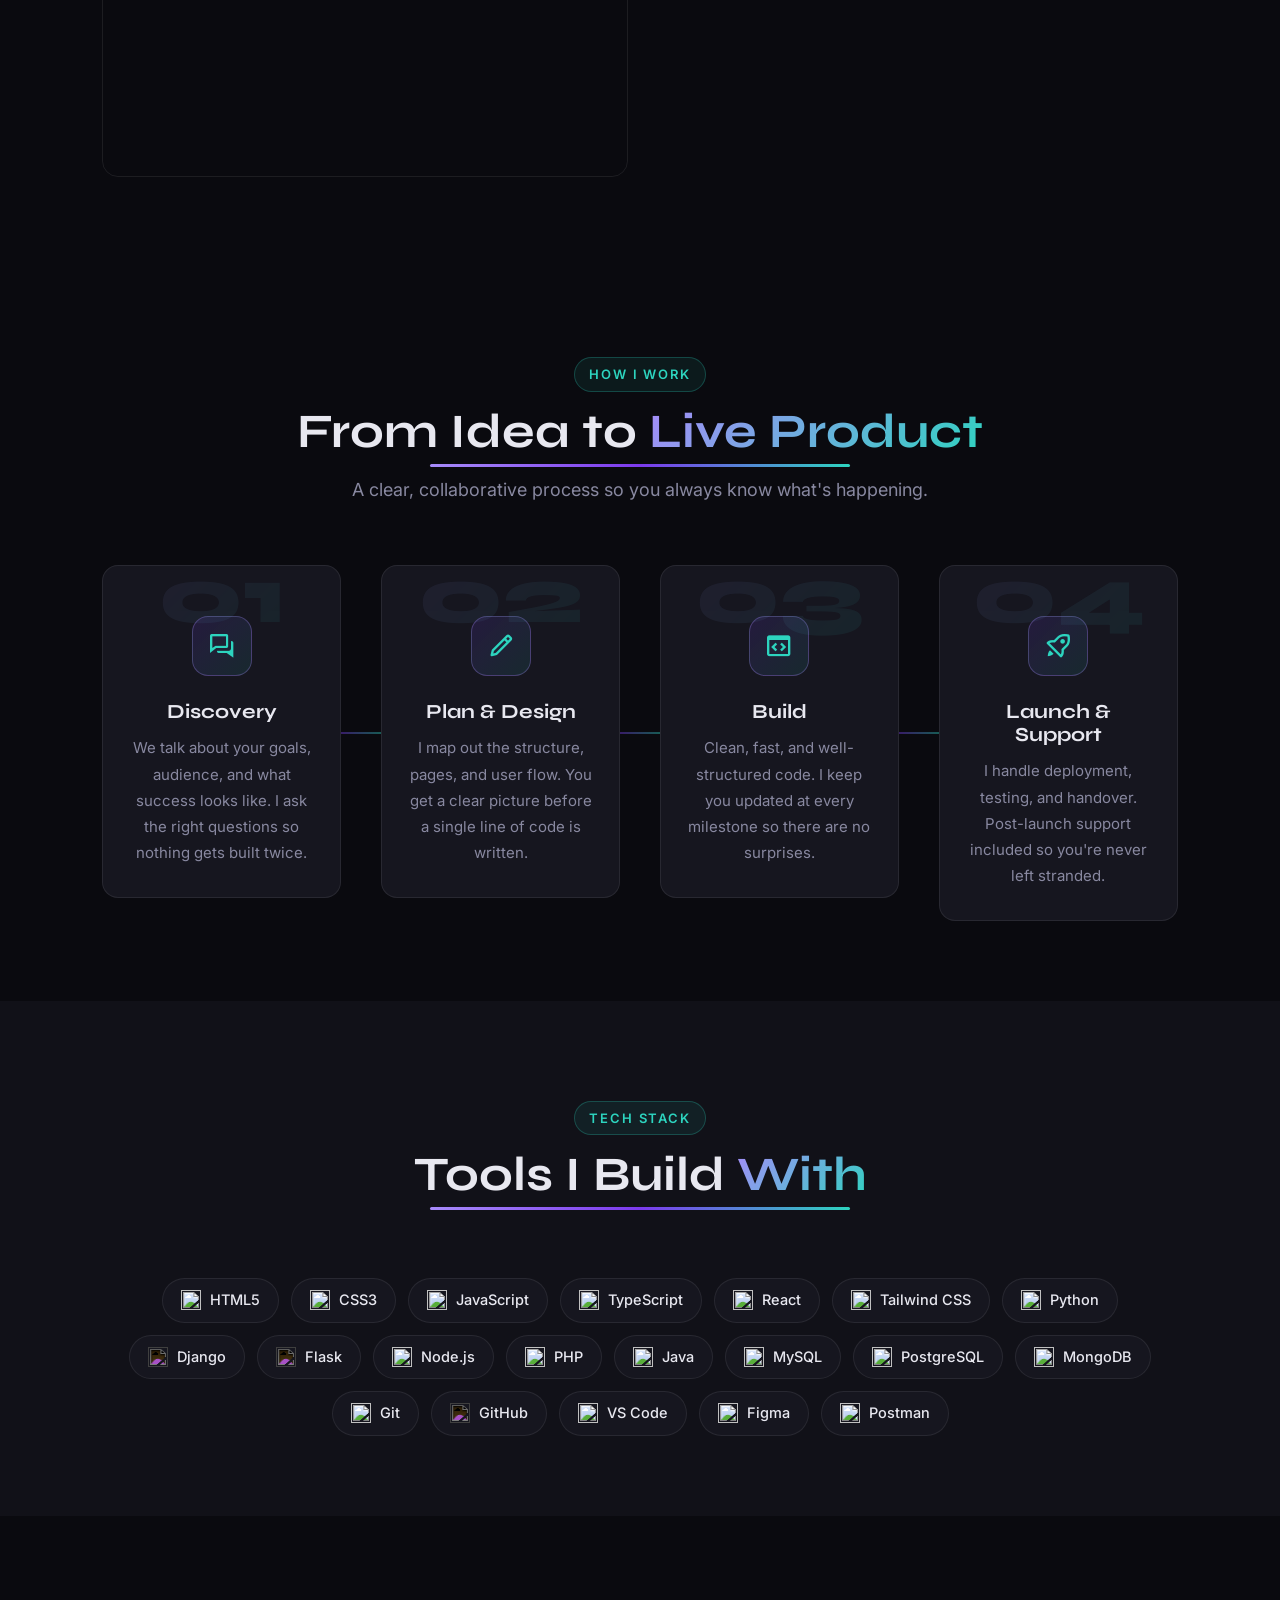
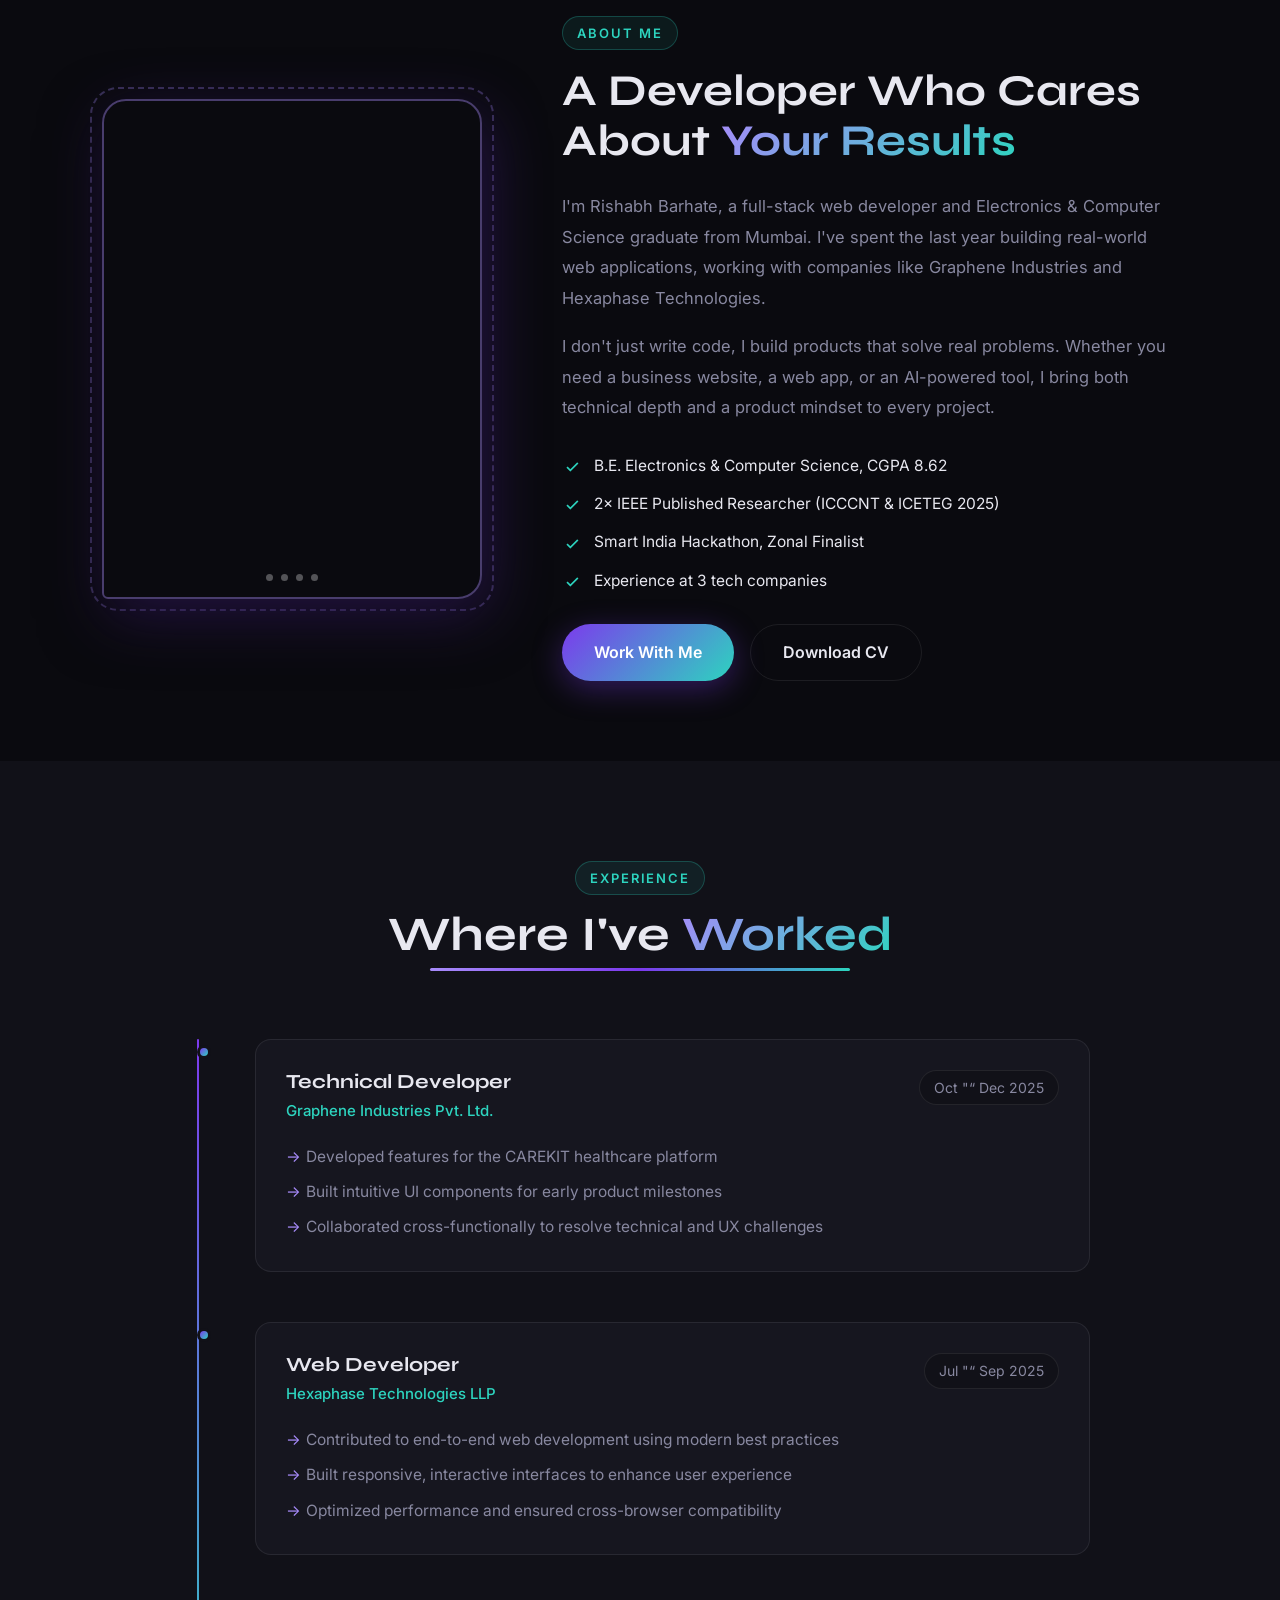
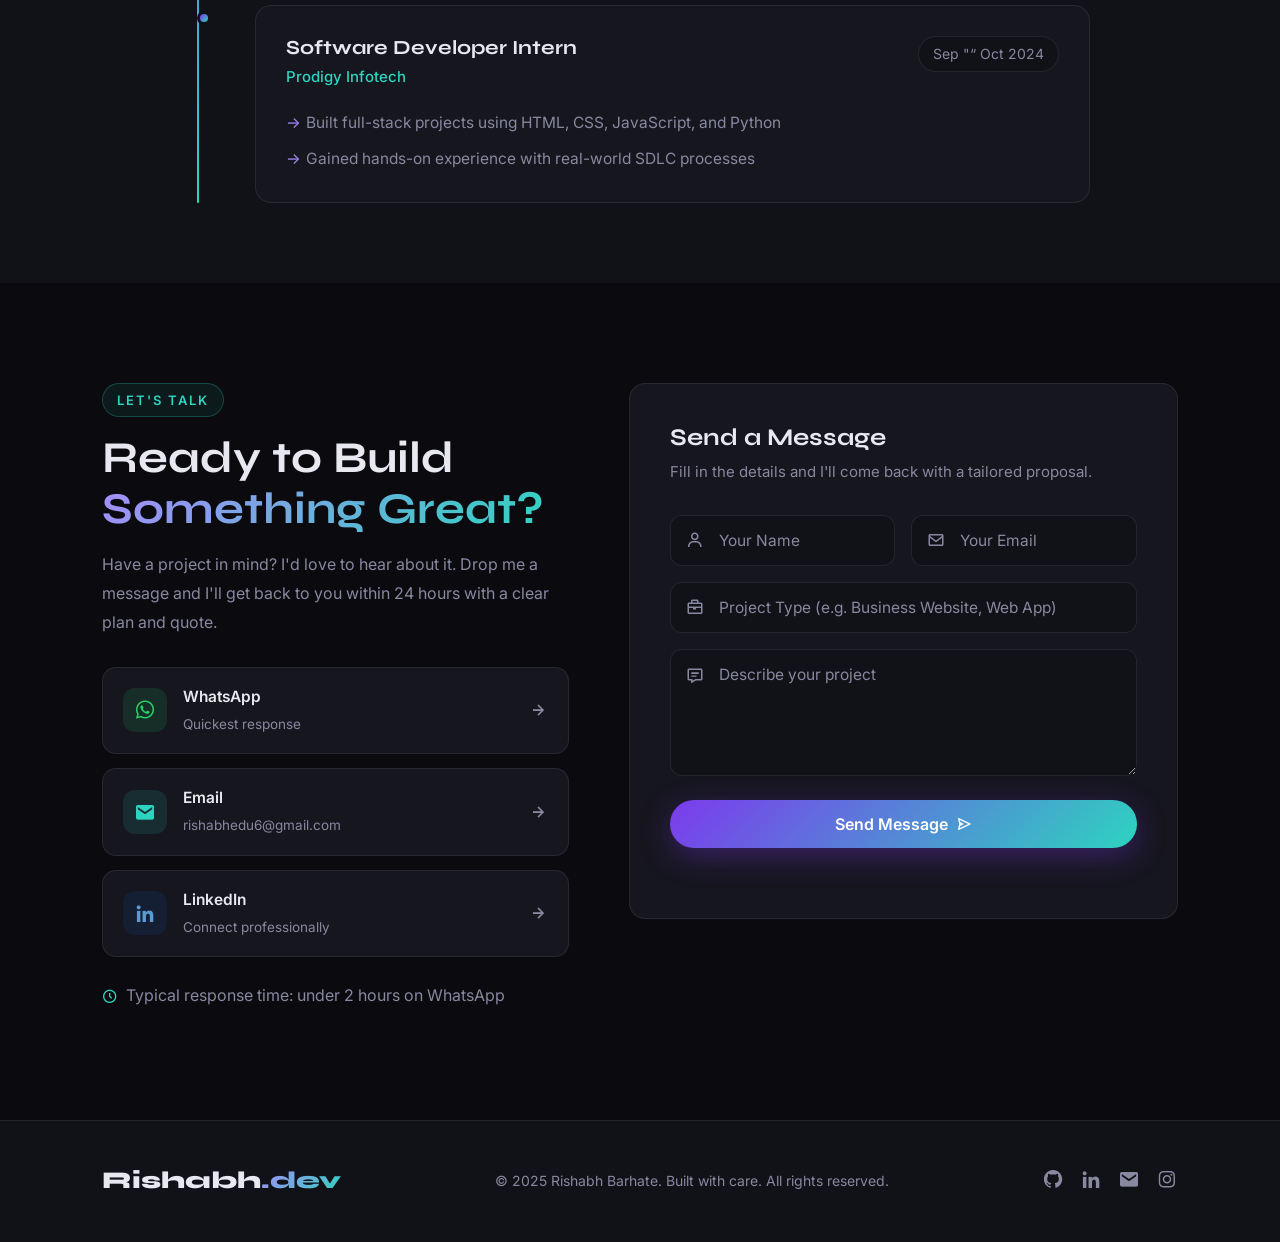
==== commit badd2b2d: "Update index.html" ====
--- a/index.html
+++ b/index.html
@@ -480,7 +480,7 @@
             <p>Have a project in mind? I'd love to hear about it. Drop me a message and I'll get back to you within 24
                 hours with a clear plan and quote.</p>
             <div class="contact-channels">
-                <a href="https://wa.me/919372789216?text=Hi%20Rishabh%2C%20I%20saw%20your%20portfolio%20and%20I%27d%20like%20to%20discuss%20a%20project"
+                <a href="https://wa.me/919372789216?text=Hi%20Rishabh%2C%20I%20saw%20your%20portfolio%20and%20I%27d%20like%20to%20discuss%20aabout%20a%20project"
                     target="_blank" rel="noopener noreferrer" class="channel-card whatsapp">
                     <div class="channel-icon"><i class='bx bxl-whatsapp'></i></div>
                     <div>
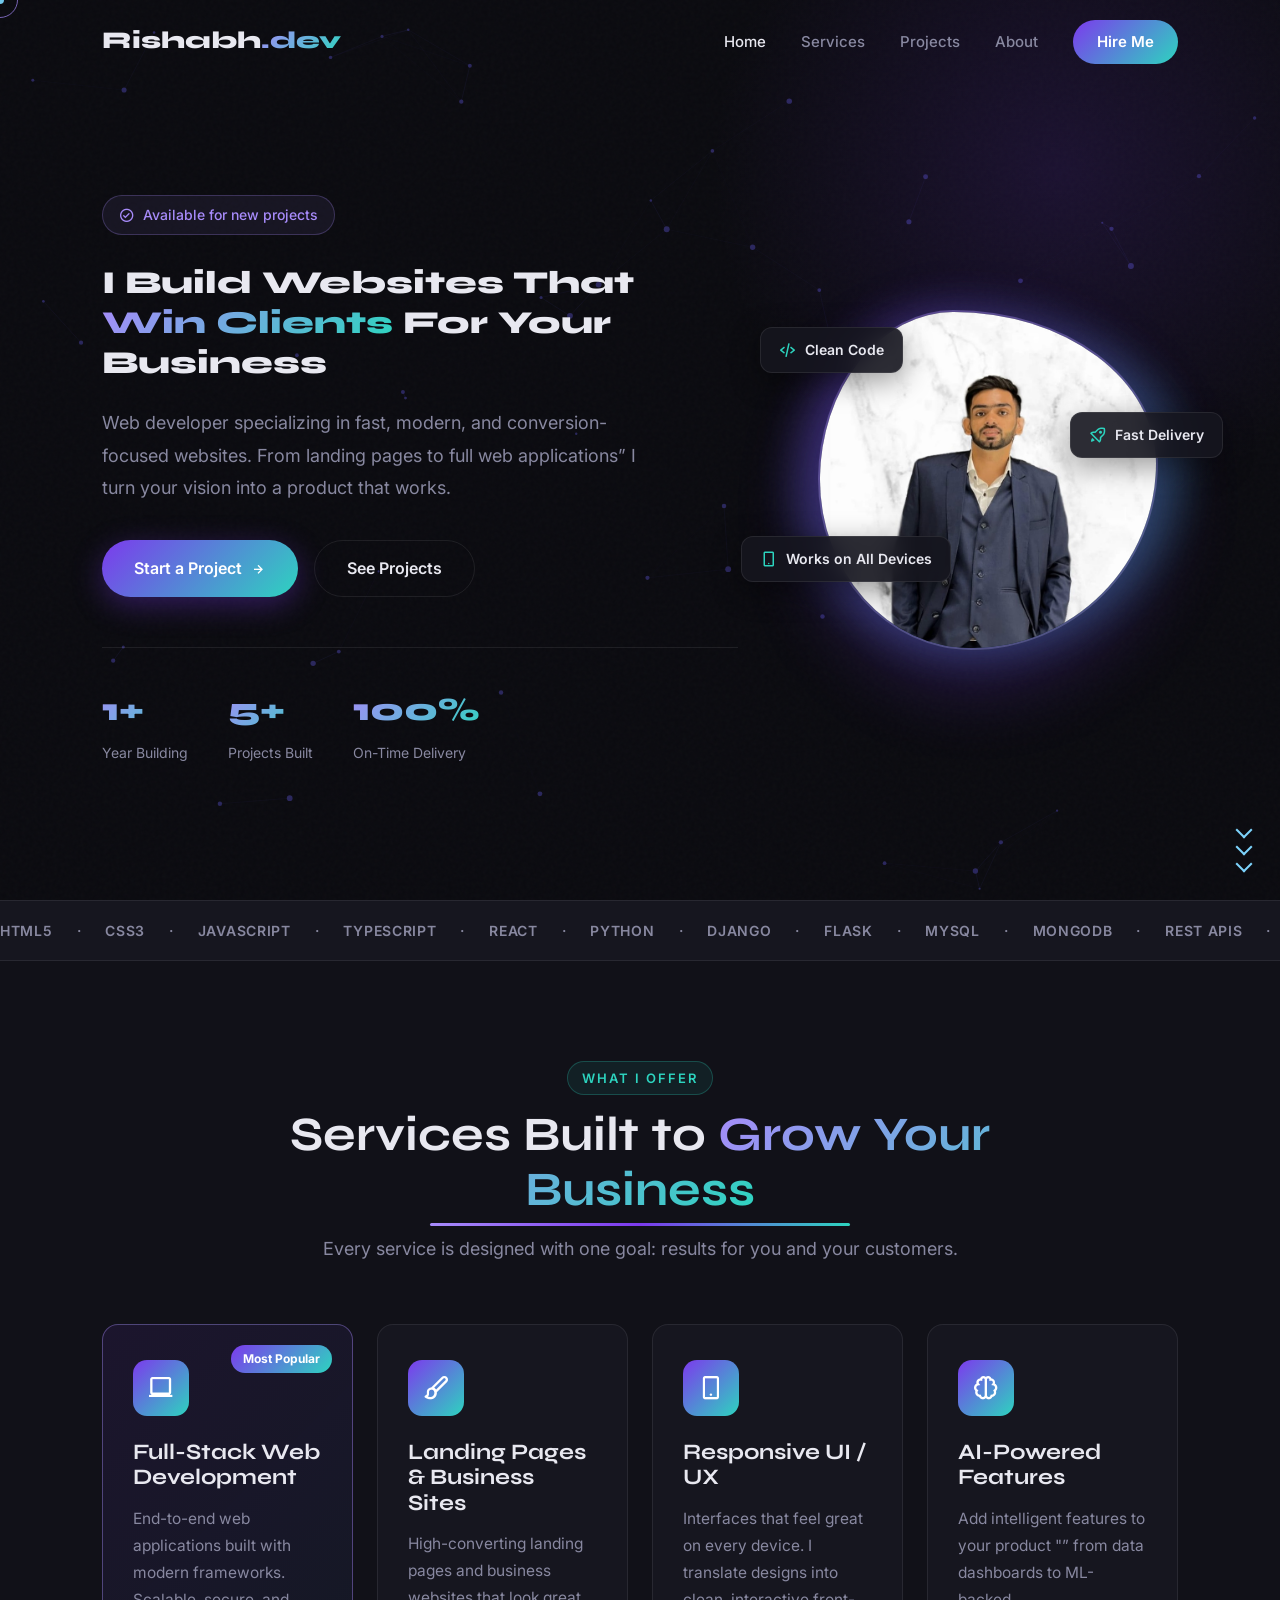
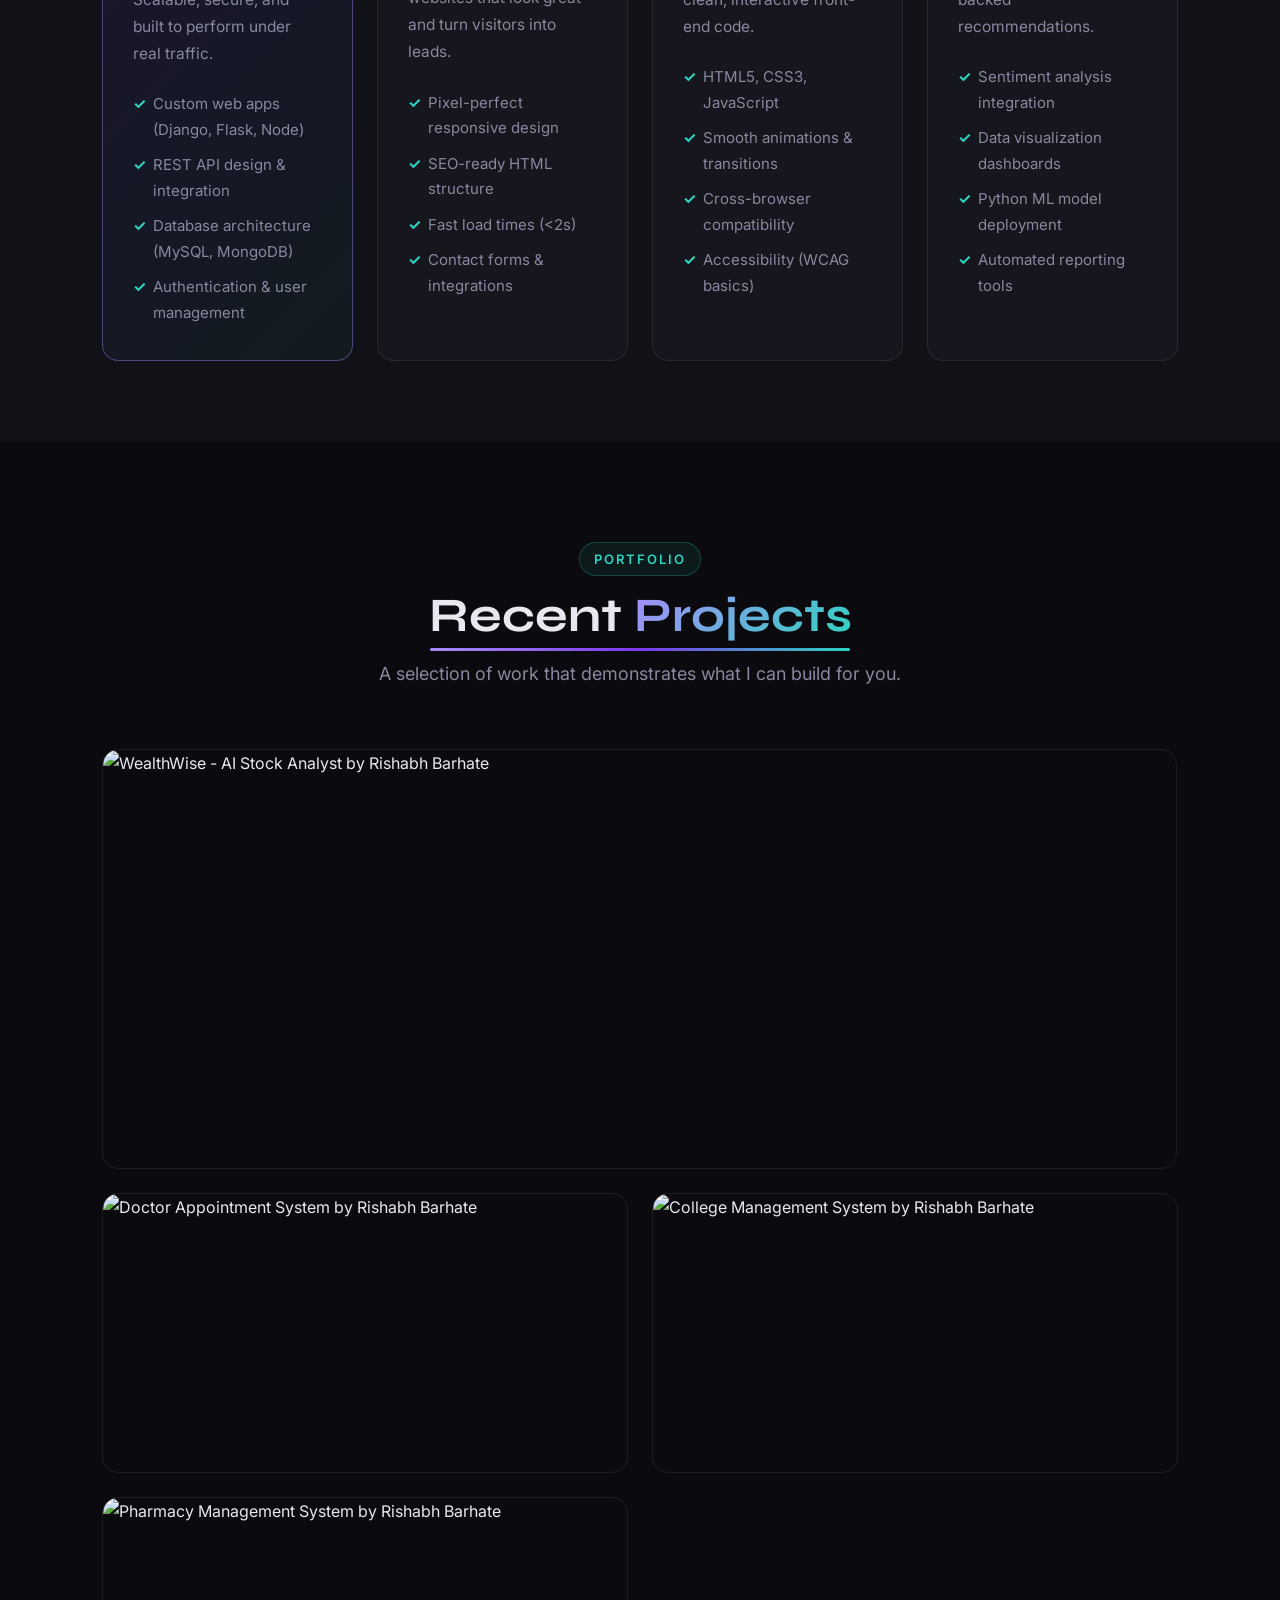
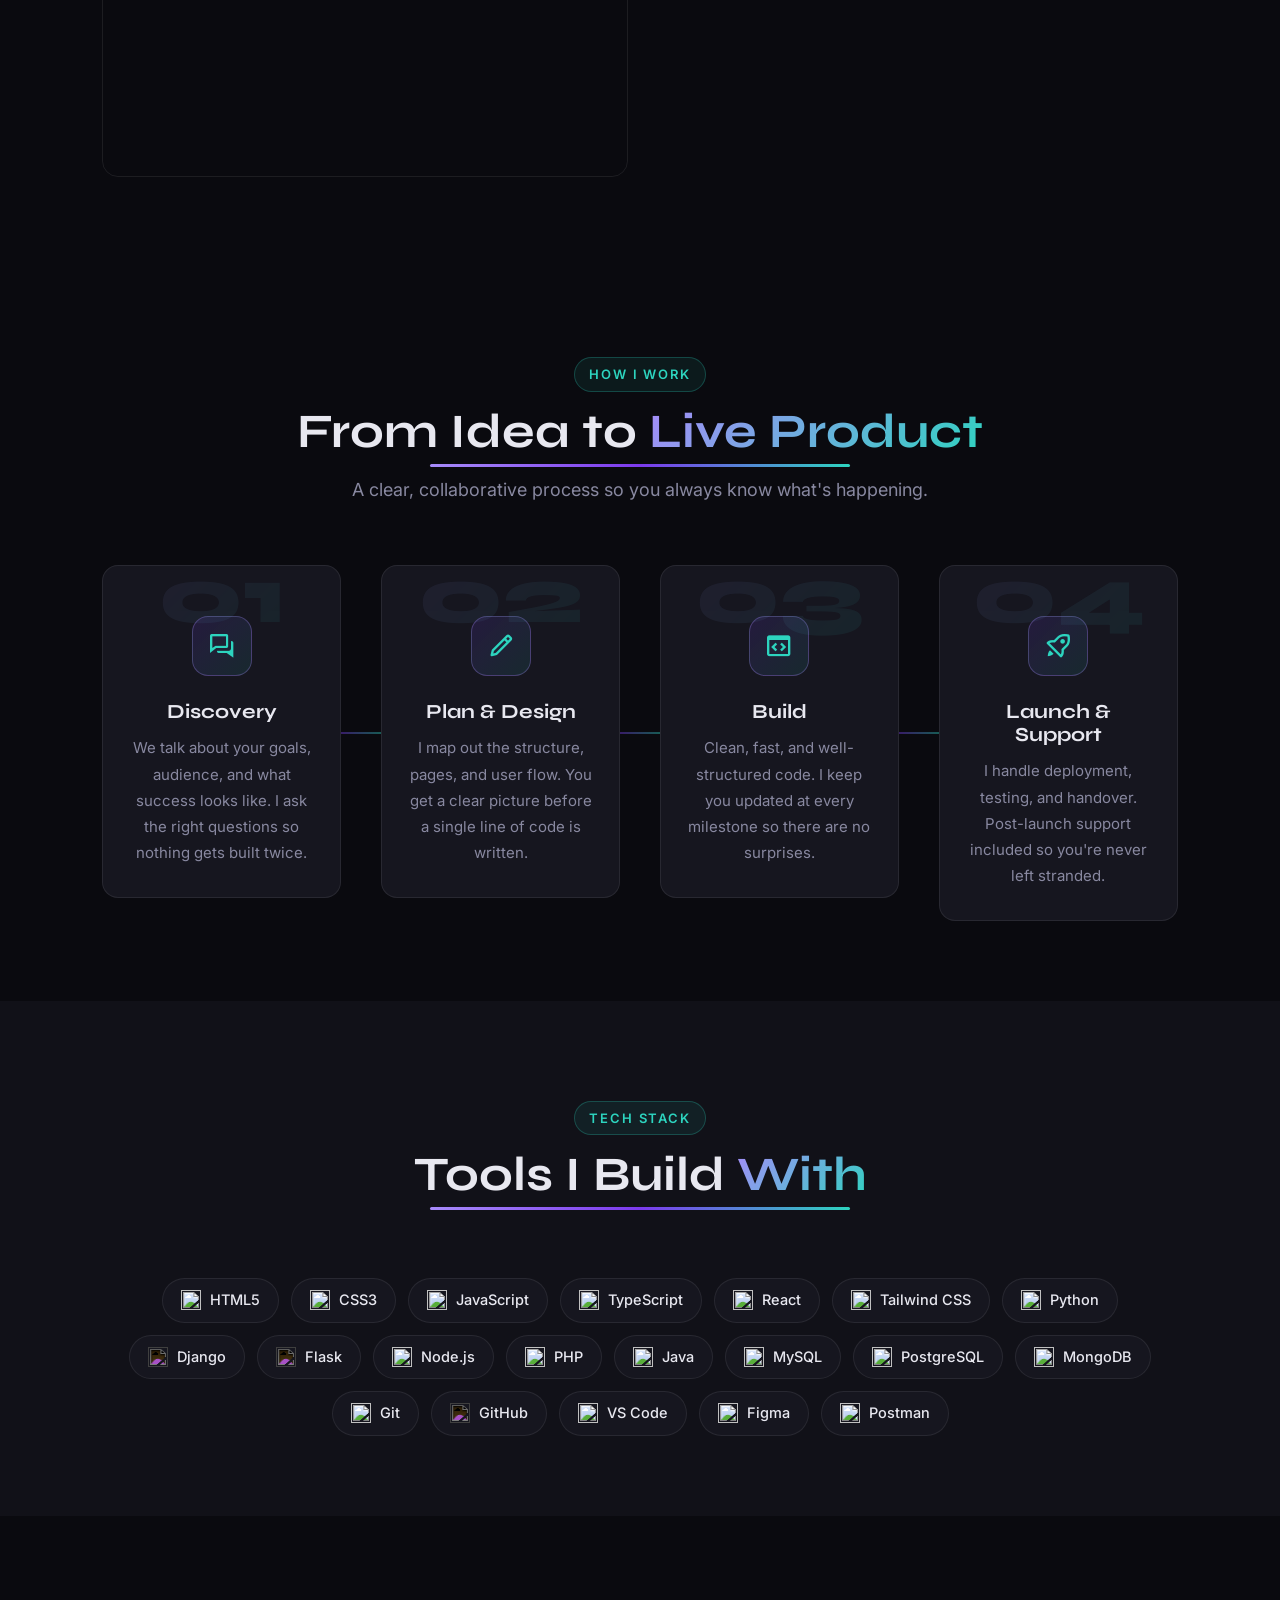
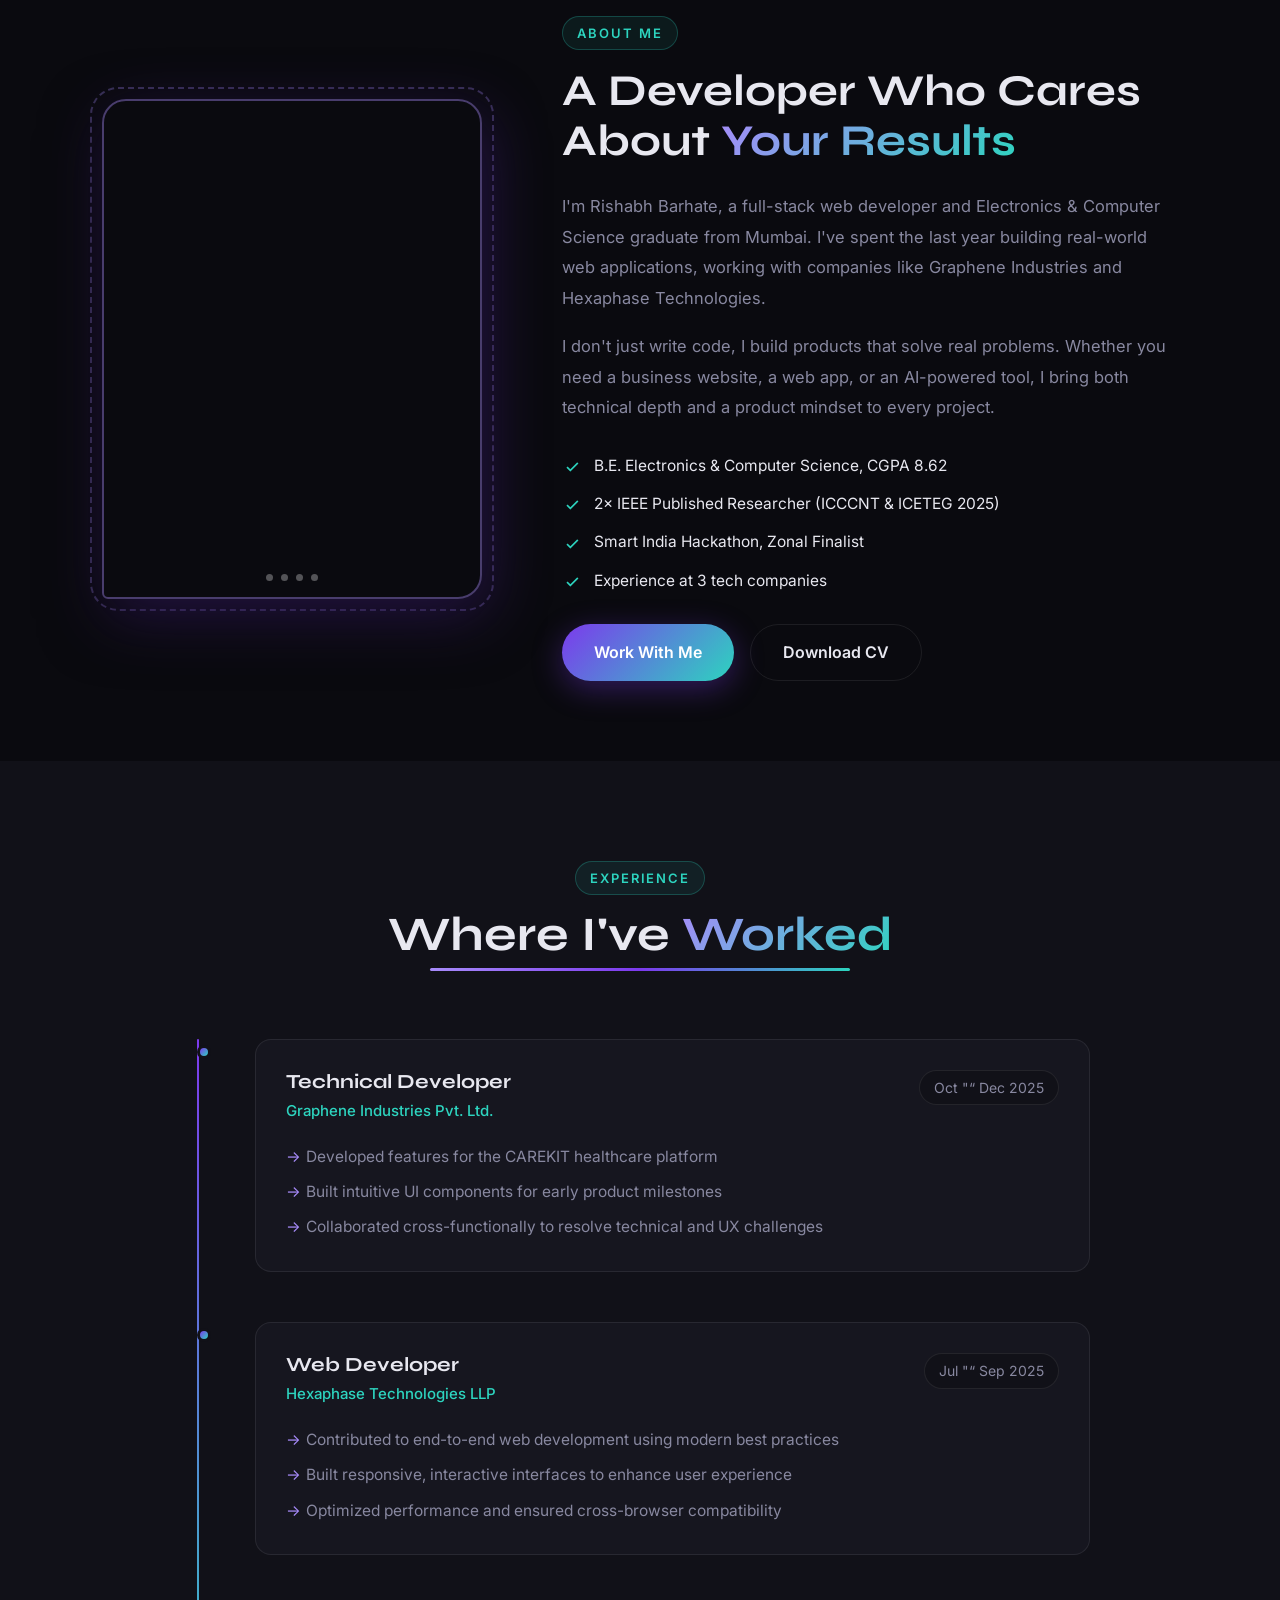
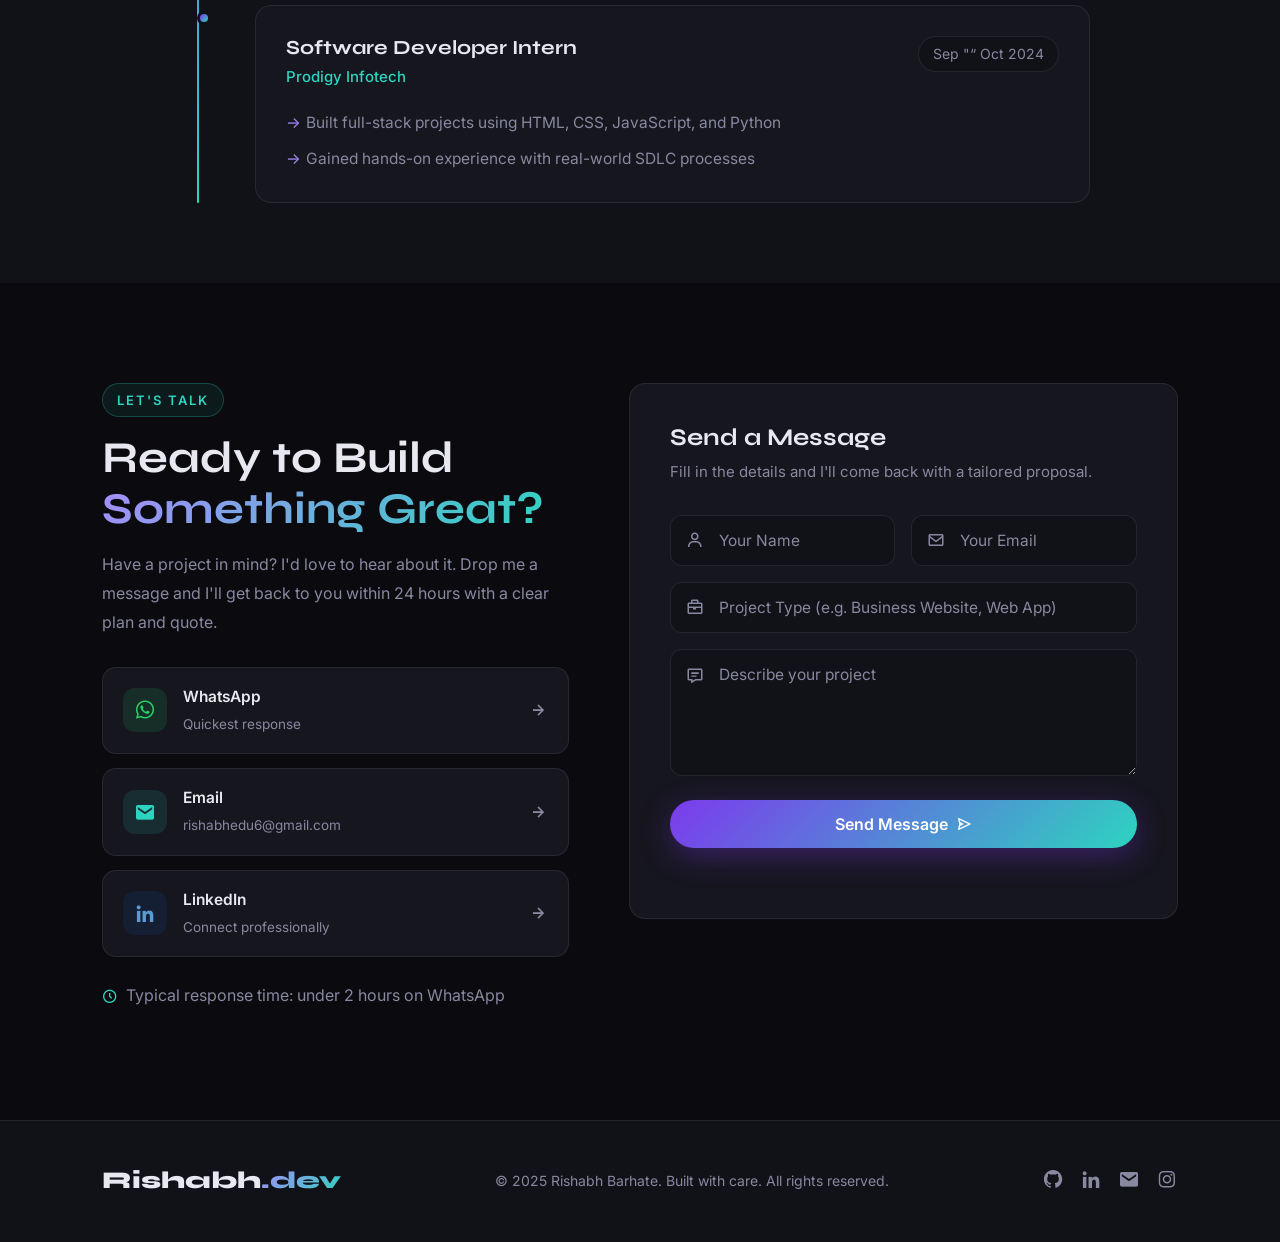
==== commit d3684a65: "Update index.html" ====
--- a/index.html
+++ b/index.html
@@ -480,7 +480,7 @@
             <p>Have a project in mind? I'd love to hear about it. Drop me a message and I'll get back to you within 24
                 hours with a clear plan and quote.</p>
             <div class="contact-channels">
-                <a href="https://wa.me/919372789216?text=Hi%20Rishabh%2C%20I%20saw%20your%20portfolio%20and%20I%27d%20like%20to%20discuss%20aabout%20a%20project"
+                <a href="https://wa.me/919372789216?text=Hi%20Rishabh%2C%20I%20saw%20your%20portfolio%20and%20I%27d%20like%20to%20discuss%20about%20a%20project"
                     target="_blank" rel="noopener noreferrer" class="channel-card whatsapp">
                     <div class="channel-icon"><i class='bx bxl-whatsapp'></i></div>
                     <div>
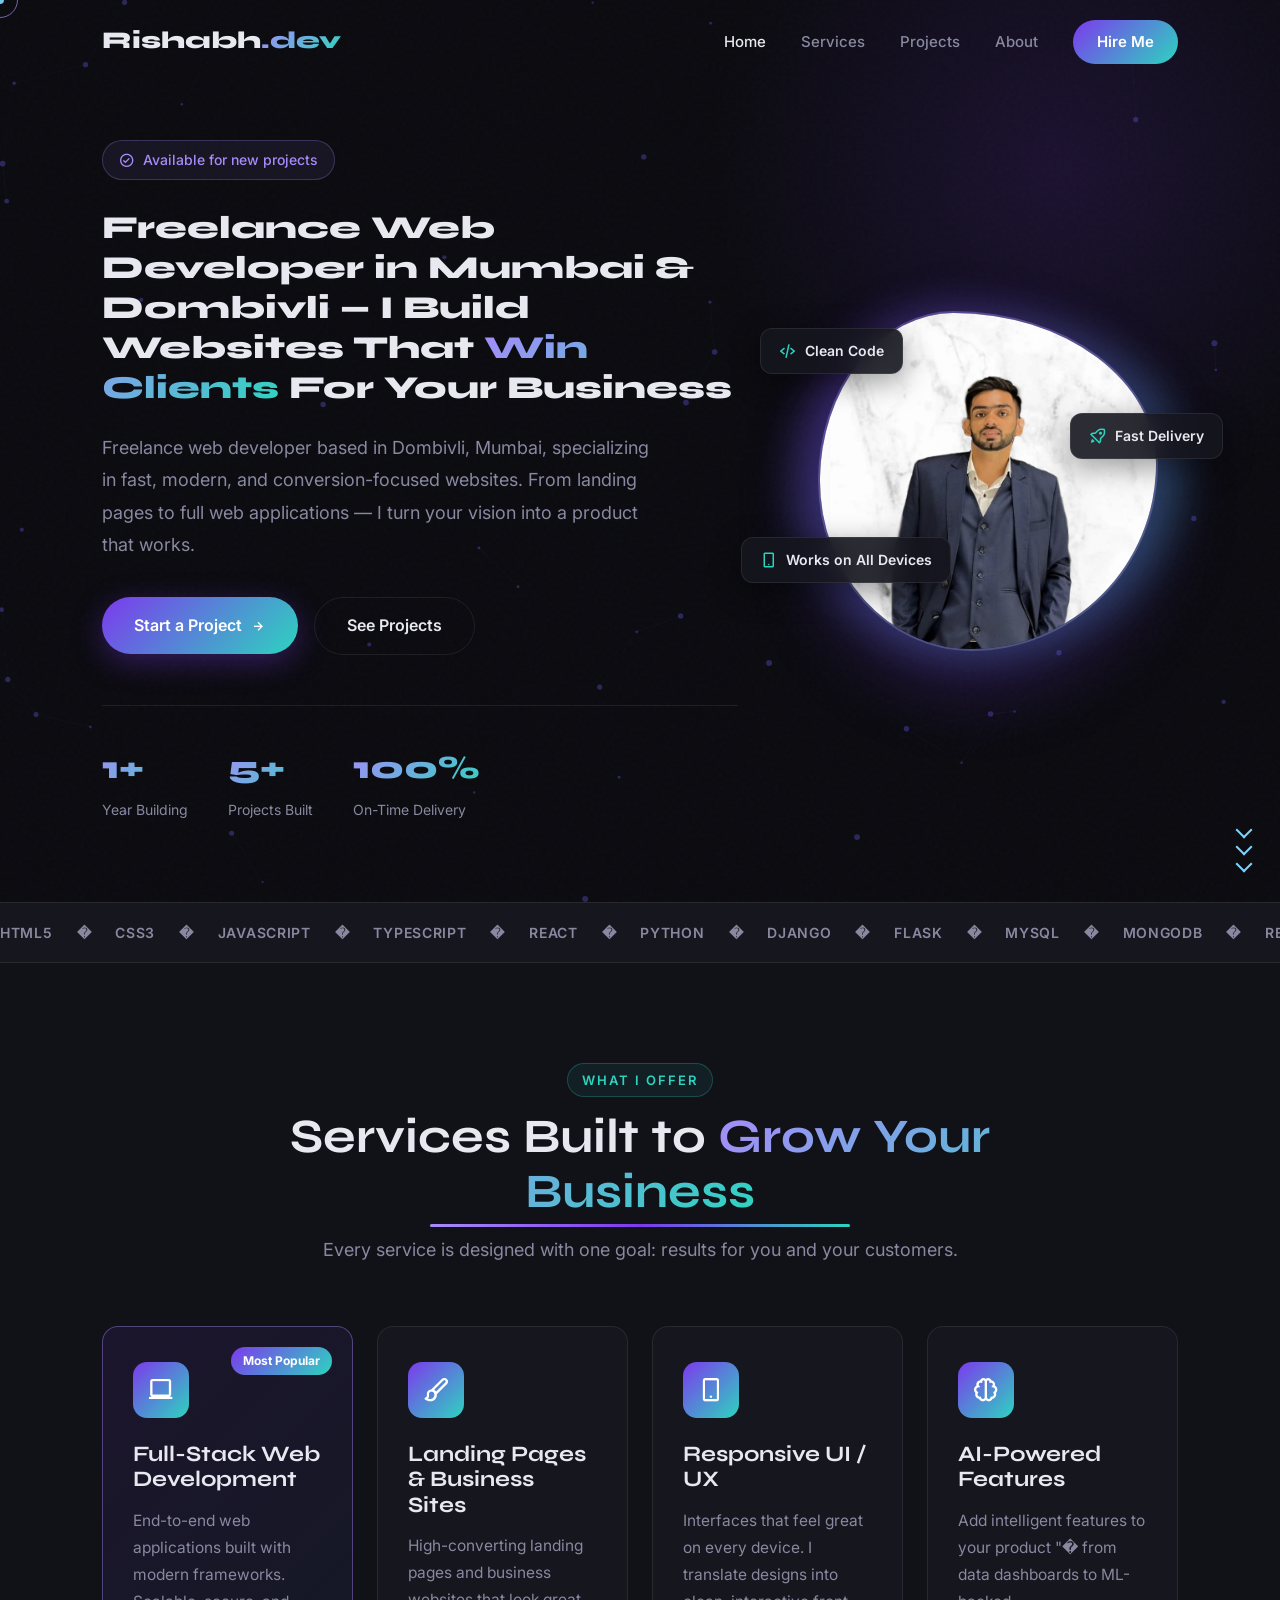
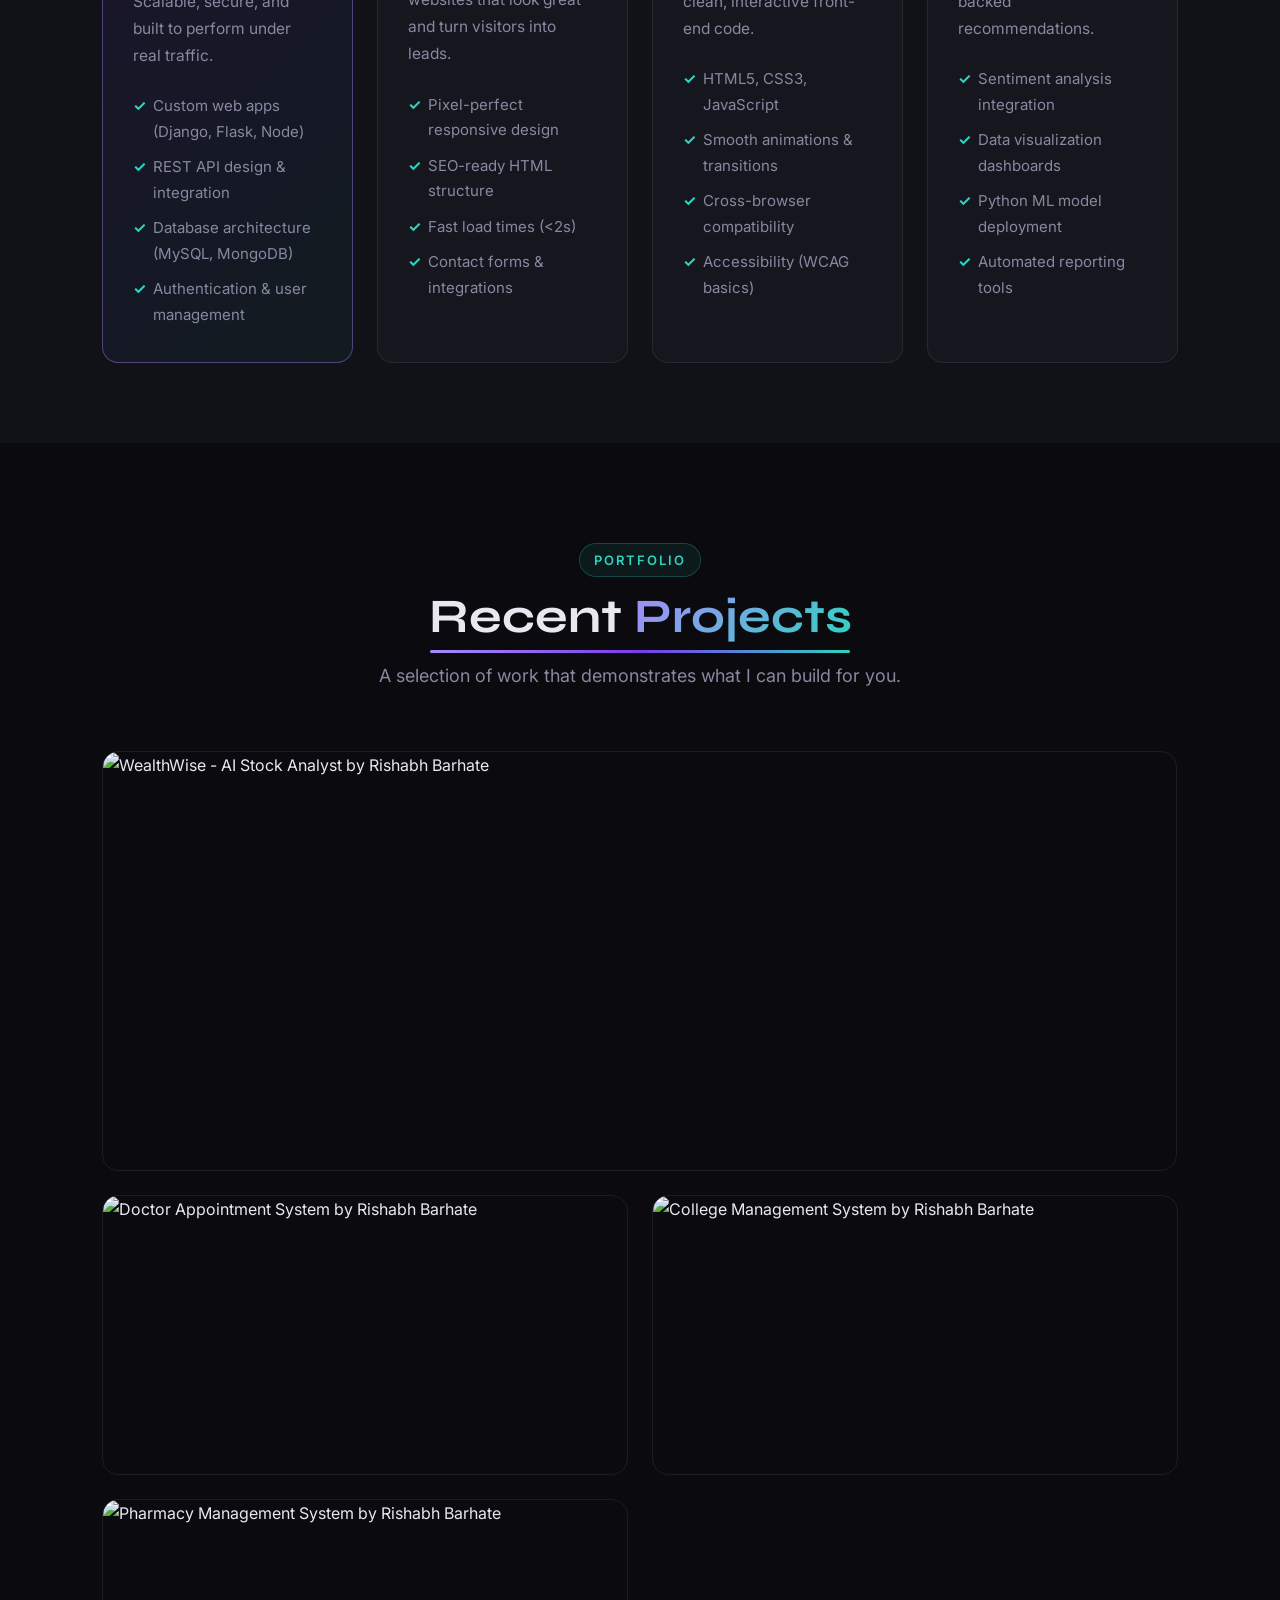
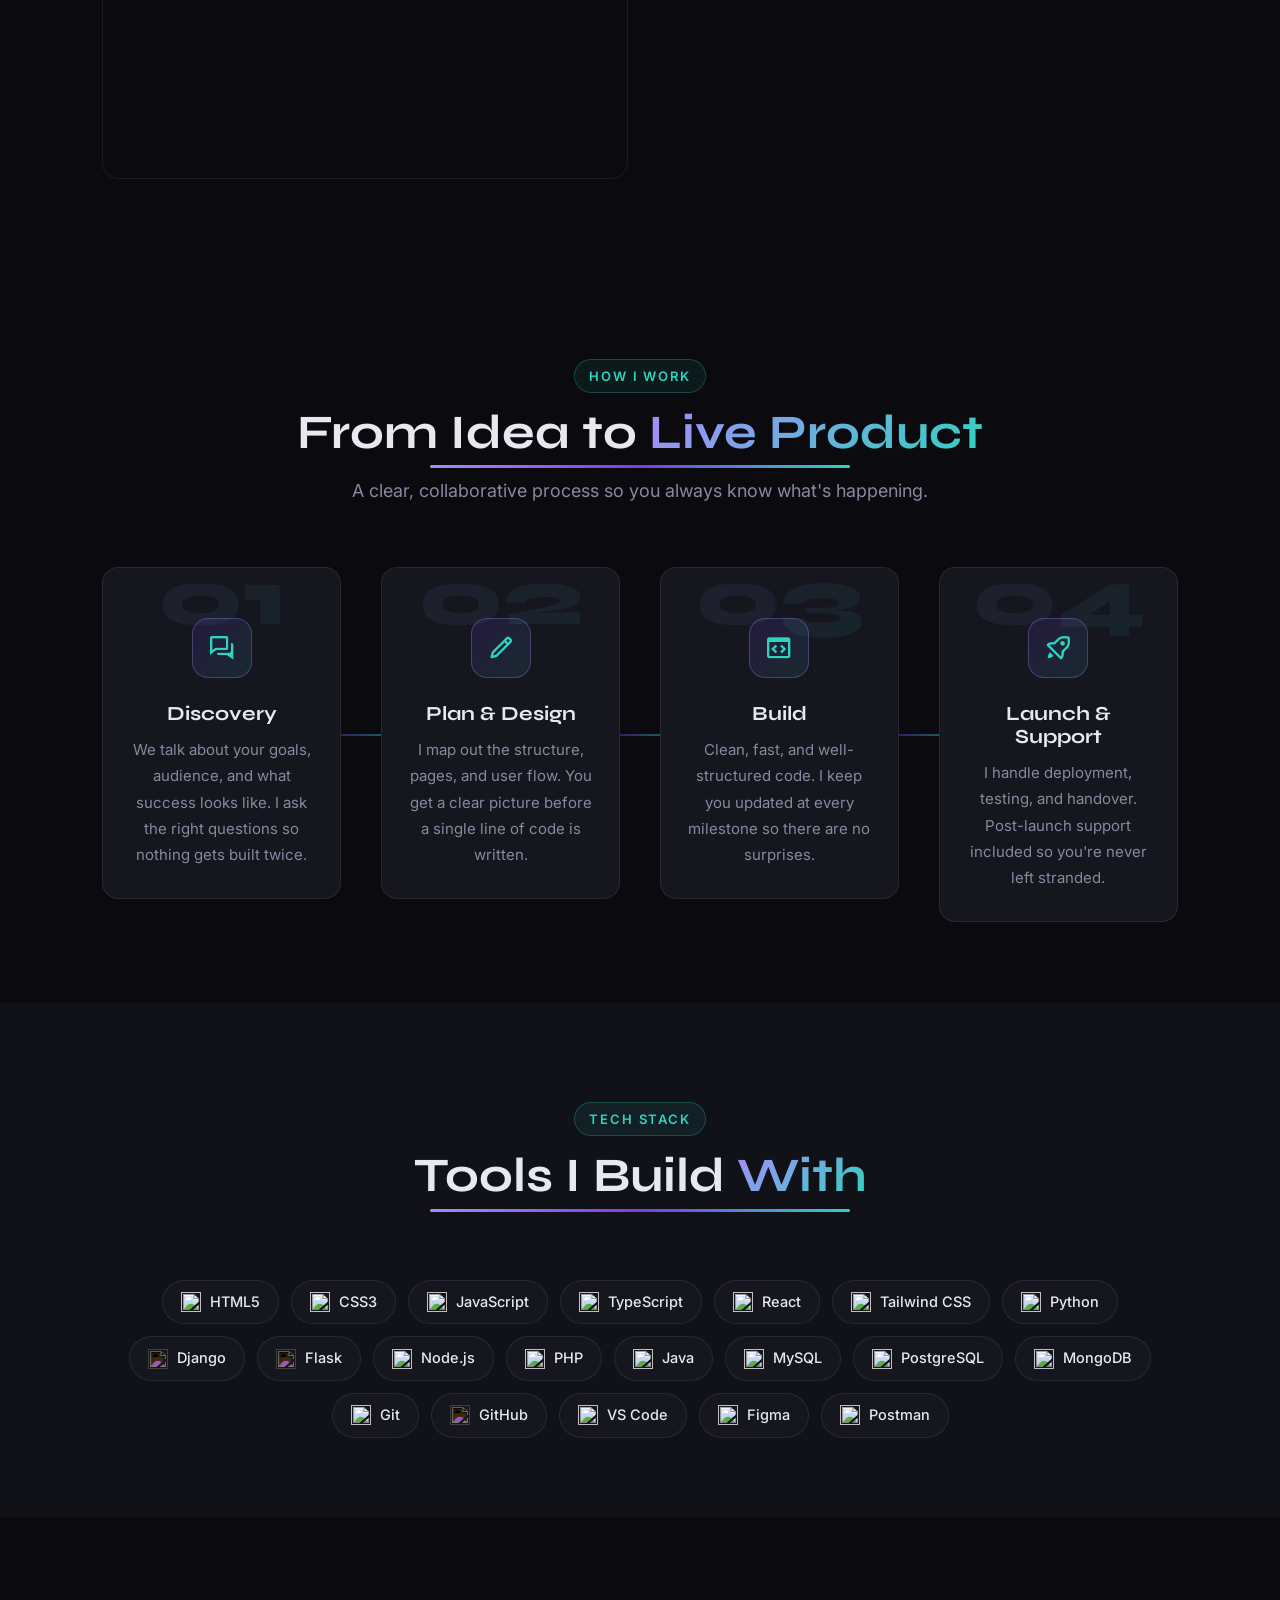
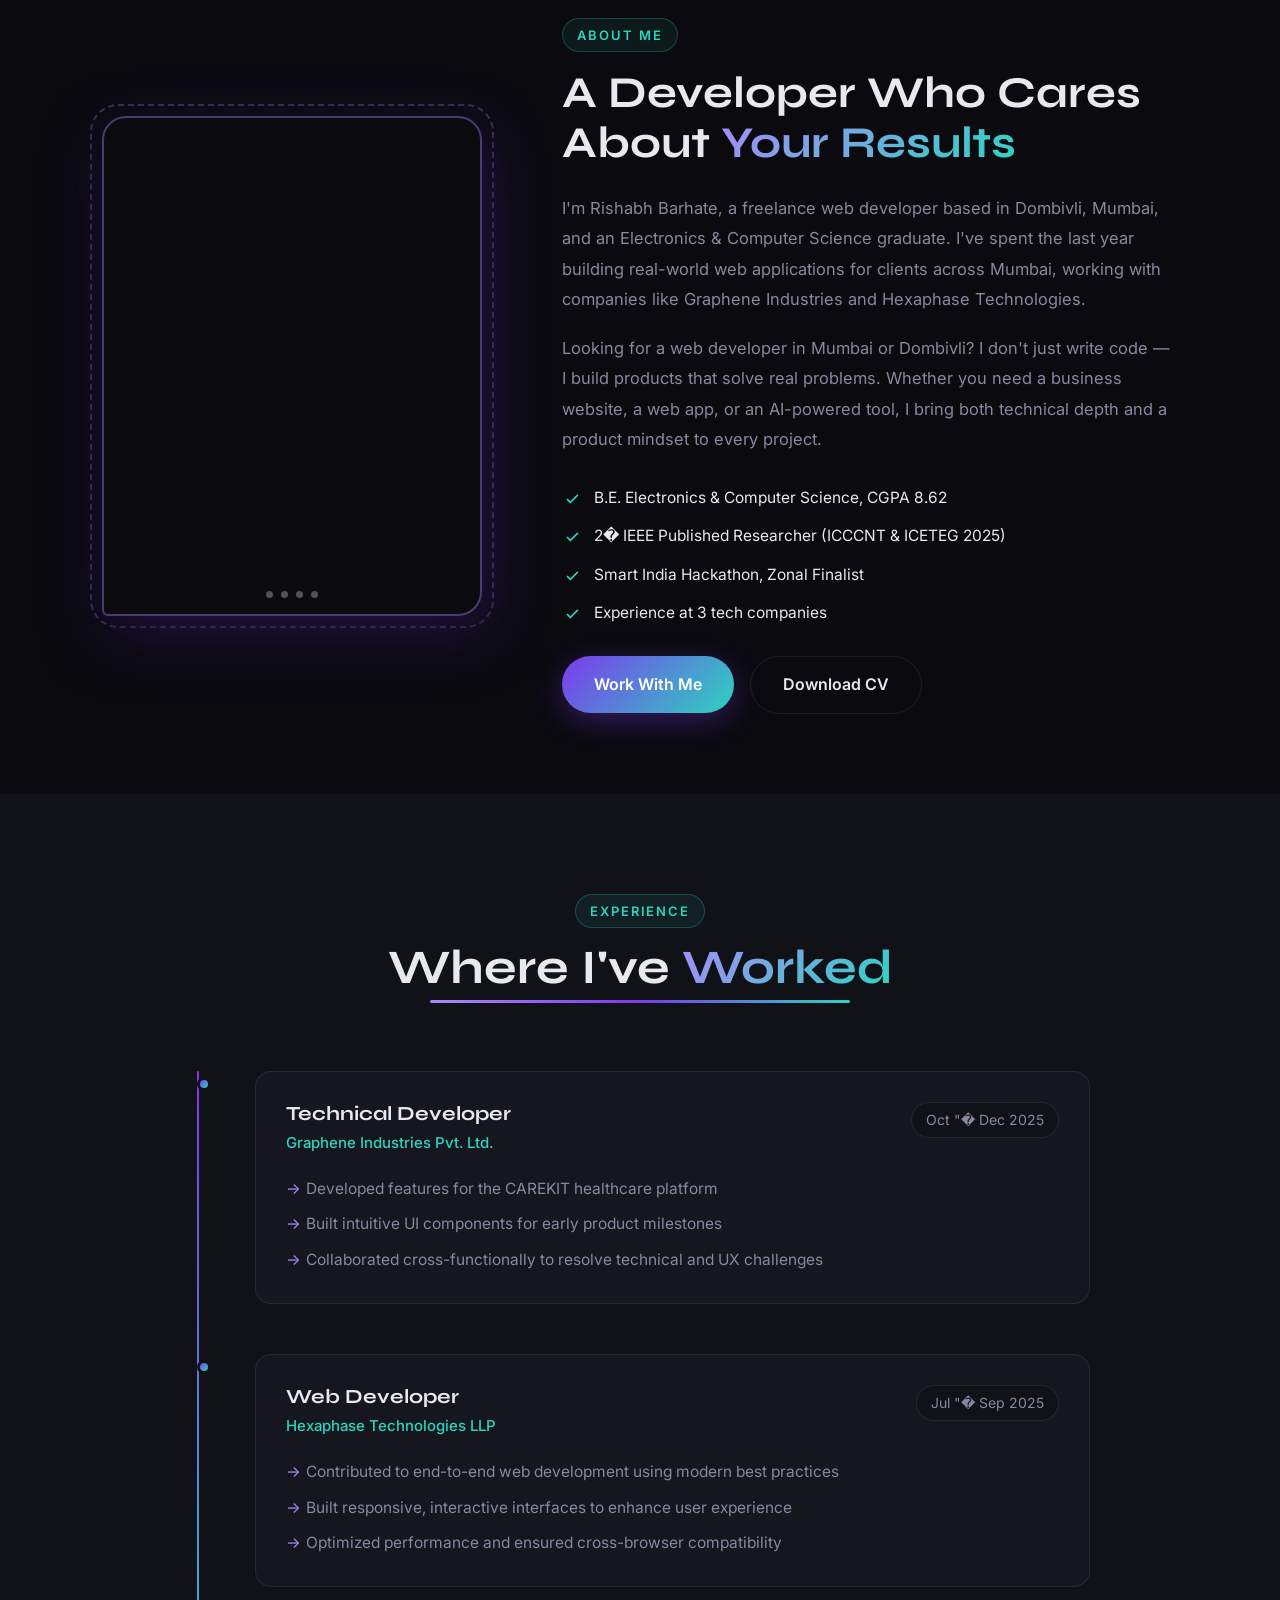
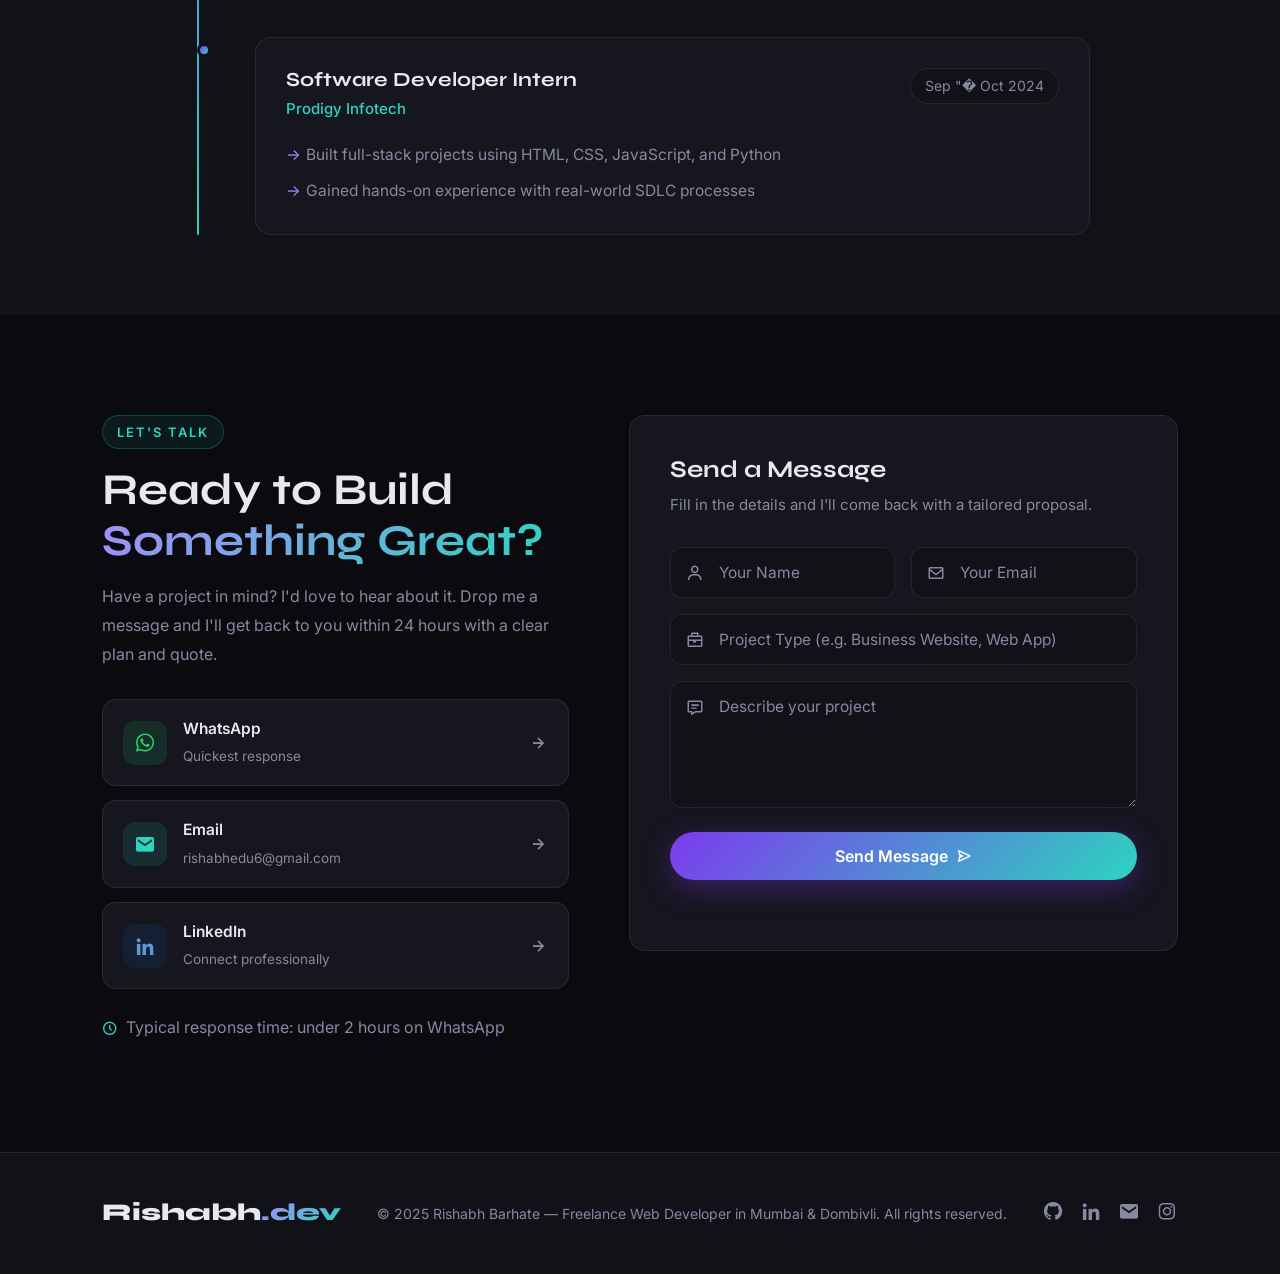
==== commit b1dfc2c2: "Add files via upload" ====
--- a/index.html
+++ b/index.html
@@ -1,32 +1,35 @@
-﻿<!DOCTYPE html>
+<!DOCTYPE html>
 <html lang="en">
 
 <head>
     <meta charset="UTF-8" />
     <meta name="viewport" content="width=device-width, initial-scale=1.0" />
-    <meta name="description" content="Rishabh Barhate — Web Developer from Mumbai. I build fast, modern, and
-        conversion-focused websites and web apps for businesses and startups." />
+    <meta name="description" content="Rishabh Barhate � Freelance Web Developer in Mumbai & Dombivli. I build fast, modern, conversion-focused websites and web apps for businesses and startups. Hire a web developer in Mumbai today." />
     <meta name="keywords"
-        content="Rishabh Barhate, Web Developer, Website Developer, Web Developer Mumbai, Website Developer Mumbai, Full Stack Developer, Full Stack Web Developer, Frontend Developer, Backend Developer, React Developer, Django Developer, Python Developer, hire web developer, hire website developer, web development Mumbai" />
+        content="web developer in Mumbai, website developer in Mumbai, web developer in Dombivli, website developer in Dombivli, freelance web developer Mumbai, hire web developer Mumbai, web development Mumbai, full stack developer Mumbai, web developer near me, website design Mumbai, web developer Thane, web developer Kalyan, Rishabh Barhate, React developer Mumbai, Django developer Mumbai, Python developer Mumbai" />
     <meta name="author" content="Rishabh Barhate" />
     <meta name="robots" content="index, follow" />
+    <meta name="geo.region" content="IN-MH" />
+    <meta name="geo.placename" content="Dombivli, Mumbai, Maharashtra, India" />
+    <meta name="geo.position" content="19.2183;73.0861" />
+    <meta name="ICBM" content="19.2183, 73.0861" />
     <link rel="canonical" href="https://rishabhbarhate.netlify.app/" />
     <link rel="sitemap" type="application/xml" href="/sitemap.xml" />
-    <title>Rishabh Barhate – Web Developer in Mumbai | Portfolio</title>
+    <title>Web Developer in Mumbai & Dombivli | Rishabh Barhate � Freelance Web Developer</title>
 
     <!-- Open Graph -->
     <meta property="og:type" content="website" />
     <meta property="og:url" content="https://rishabhbarhate.netlify.app/" />
-    <meta property="og:title" content="Rishabh Barhate | Web Developer" />
+    <meta property="og:title" content="Web Developer in Mumbai & Dombivli | Rishabh Barhate" />
     <meta property="og:description"
-        content="Rishabh Barhate — Web Developer from Mumbai. I build fast, modern, and conversion-focused websites and web apps." />
+        content="Rishabh Barhate � Freelance Web Developer in Mumbai & Dombivli. Fast, modern, conversion-focused websites and web apps for businesses." />
     <meta property="og:image" content="https://rishabhbarhate.netlify.app/myproject/image/me.jpeg" />
 
     <!-- Twitter Card -->
     <meta name="twitter:card" content="summary_large_image" />
-    <meta name="twitter:title" content="Rishabh Barhate | Web Developer" />
+    <meta name="twitter:title" content="Web Developer in Mumbai & Dombivli | Rishabh Barhate" />
     <meta name="twitter:description"
-        content="Rishabh Barhate — Web Developer from Mumbai. Fast, modern websites and web apps." />
+        content="Freelance Web Developer in Mumbai & Dombivli. Fast, modern websites and web apps for businesses and startups." />
     <meta name="twitter:image" content="https://rishabhbarhate.netlify.app/myproject/image/me.jpeg" />
 
     <link rel="stylesheet" href="https://unpkg.com/boxicons@2.1.4/css/boxicons.min.css" />
@@ -40,27 +43,72 @@
 
     <!-- JSON-LD Structured Data -->
     <script type="application/ld+json">
-    {
-      "@context": "https://schema.org",
-      "@type": "Person",
-      "name": "Rishabh Barhate",
-      "url": "https://rishabhbarhate.netlify.app/",
-      "image": "https://rishabhbarhate.netlify.app/myproject/image/me.jpeg",
-      "jobTitle": "Web Developer",
-      "description": "Rishabh Barhate is a Web Developer from Mumbai specializing in full-stack web development, landing pages, and AI-powered web applications.",
-      "email": "rishabhedu6@gmail.com",
-      "address": {
-        "@type": "PostalAddress",
-        "addressLocality": "Mumbai",
-        "addressCountry": "IN"
+    [
+      {
+        "@context": "https://schema.org",
+        "@type": ["ProfessionalService", "LocalBusiness"],
+        "name": "Rishabh Barhate � Web Developer",
+        "url": "https://rishabhbarhate.netlify.app/",
+        "image": "https://rishabhbarhate.netlify.app/myproject/image/me.jpeg",
+        "description": "Freelance web developer in Mumbai and Dombivli specializing in full-stack web development, business websites, landing pages, and AI-powered web applications.",
+        "email": "rishabhedu6@gmail.com",
+        "areaServed": [
+          { "@type": "City", "name": "Mumbai" },
+          { "@type": "City", "name": "Dombivli" },
+          { "@type": "City", "name": "Thane" },
+          { "@type": "City", "name": "Kalyan" },
+          { "@type": "State", "name": "Maharashtra" }
+        ],
+        "address": {
+          "@type": "PostalAddress",
+          "addressLocality": "Dombivli",
+          "addressRegion": "Maharashtra",
+          "addressCountry": "IN"
+        },
+        "geo": {
+          "@type": "GeoCoordinates",
+          "latitude": 19.2183,
+          "longitude": 73.0861
+        },
+        "priceRange": "$$",
+        "sameAs": [
+          "https://www.linkedin.com/in/rishabh-barhate-1a6602218/",
+          "https://github.com/Rishabh6666",
+          "https://www.instagram.com/_rishabh.6"
+        ],
+        "hasOfferCatalog": {
+          "@type": "OfferCatalog",
+          "name": "Web Development Services",
+          "itemListElement": [
+            { "@type": "Offer", "itemOffered": { "@type": "Service", "name": "Full-Stack Web Development" } },
+            { "@type": "Offer", "itemOffered": { "@type": "Service", "name": "Business Website Design" } },
+            { "@type": "Offer", "itemOffered": { "@type": "Service", "name": "Landing Page Development" } },
+            { "@type": "Offer", "itemOffered": { "@type": "Service", "name": "AI-Powered Web Applications" } }
+          ]
+        }
       },
-      "sameAs": [
-        "https://www.linkedin.com/in/rishabh-barhate-1a6602218/",
-        "https://github.com/Rishabh6666",
-        "https://www.instagram.com/_rishabh.6"
-      ],
-      "knowsAbout": ["Web Development", "Full Stack Development", "React", "Django", "Python", "JavaScript"]
-    }
+      {
+        "@context": "https://schema.org",
+        "@type": "Person",
+        "name": "Rishabh Barhate",
+        "url": "https://rishabhbarhate.netlify.app/",
+        "image": "https://rishabhbarhate.netlify.app/myproject/image/me.jpeg",
+        "jobTitle": "Freelance Web Developer",
+        "worksFor": { "@type": "Organization", "name": "Self-employed" },
+        "address": {
+          "@type": "PostalAddress",
+          "addressLocality": "Dombivli",
+          "addressRegion": "Maharashtra",
+          "addressCountry": "IN"
+        },
+        "sameAs": [
+          "https://www.linkedin.com/in/rishabh-barhate-1a6602218/",
+          "https://github.com/Rishabh6666",
+          "https://www.instagram.com/_rishabh.6"
+        ],
+        "knowsAbout": ["Web Development", "Full Stack Development", "React", "Django", "Python", "JavaScript", "Website Design Mumbai", "Web Developer Dombivli"]
+      }
+    ]
     </script>
 </head>
 
@@ -88,9 +136,8 @@
     <section class="hero" id="home">
         <div class="hero-content">
             <span class="hero-badge"><i class='bx bx-check-circle'></i> Available for new projects</span>
-            <h1>I Build Websites That <span class="highlight">Win Clients</span> For Your Business</h1>
-            <p>Web developer specializing in fast, modern, and conversion-focused websites. From landing pages
-                to full web applications” I turn your vision into a product that works.</p>
+            <h1>Freelance Web Developer in Mumbai &amp; Dombivli &mdash; I Build Websites That <span class="highlight">Win Clients</span> For Your Business</h1>
+            <p>Freelance web developer based in Dombivli, Mumbai, specializing in fast, modern, and conversion-focused websites. From landing pages to full web applications &mdash; I turn your vision into a product that works.</p>
             <div class="hero-actions">
                 <a href="#contact" class="btn btn-primary">Start a Project <i class='bx bx-right-arrow-alt'></i></a>
                 <a href="#work" class="btn btn-ghost">See Projects</a>
@@ -110,7 +157,7 @@
         <canvas id="heroCanvas"></canvas>
         <div class="hero-visual">
             <div class="hero-img-wrap" id="heroImgWrap">
-                <img src="myproject/image/me.jpeg" alt="Rishabh Barhate — Web Developer" />
+                <img src="myproject/image/me.jpeg" alt="Rishabh Barhate � Web Developer" />
             </div>
             <div class="floating-card card-1"><i class='bx bx-code-alt'></i> Clean Code</div>
             <div class="floating-card card-2"><i class='bx bx-mobile-alt'></i> Works on All Devices</div>
@@ -121,12 +168,12 @@
     <!-- Marquee Strip -->
     <div class="marquee-strip">
         <div class="marquee-track">
-            <span>HTML5</span><span>·</span><span>CSS3</span><span>·</span><span>JavaScript</span><span>·</span><span>TypeScript</span><span>·</span><span>React</span><span>·</span><span>Python</span><span>·</span><span>Django</span><span>·</span><span>Flask</span><span>·</span><span>MySQL</span><span>·</span><span>MongoDB</span><span>·</span><span>REST
-                APIs</span><span>·</span><span>Git</span><span>·</span><span>PHP</span><span>·</span><span>Java</span><span>·</span><span>Tailwind
-                CSS</span><span>·</span><span>Node.js</span><span>·</span>
-            <span>HTML5</span><span>·</span><span>CSS3</span><span>·</span><span>JavaScript</span><span>·</span><span>TypeScript</span><span>·</span><span>React</span><span>·</span><span>Python</span><span>·</span><span>Django</span><span>·</span><span>Flask</span><span>·</span><span>MySQL</span><span>·</span><span>MongoDB</span><span>·</span><span>REST
-                APIs</span><span>·</span><span>Git</span><span>·</span><span>PHP</span><span>·</span><span>Java</span><span>·</span><span>Tailwind
-                CSS</span><span>·</span><span>Node.js</span><span>·</span>
+            <span>HTML5</span><span>�</span><span>CSS3</span><span>�</span><span>JavaScript</span><span>�</span><span>TypeScript</span><span>�</span><span>React</span><span>�</span><span>Python</span><span>�</span><span>Django</span><span>�</span><span>Flask</span><span>�</span><span>MySQL</span><span>�</span><span>MongoDB</span><span>�</span><span>REST
+                APIs</span><span>�</span><span>Git</span><span>�</span><span>PHP</span><span>�</span><span>Java</span><span>�</span><span>Tailwind
+                CSS</span><span>�</span><span>Node.js</span><span>�</span>
+            <span>HTML5</span><span>�</span><span>CSS3</span><span>�</span><span>JavaScript</span><span>�</span><span>TypeScript</span><span>�</span><span>React</span><span>�</span><span>Python</span><span>�</span><span>Django</span><span>�</span><span>Flask</span><span>�</span><span>MySQL</span><span>�</span><span>MongoDB</span><span>�</span><span>REST
+                APIs</span><span>�</span><span>Git</span><span>�</span><span>PHP</span><span>�</span><span>Java</span><span>�</span><span>Tailwind
+                CSS</span><span>�</span><span>Node.js</span><span>�</span>
         </div>
     </div>
 
@@ -177,7 +224,7 @@
             <div class="service-card">
                 <div class="service-icon"><i class='bx bx-brain'></i></div>
                 <h3>AI-Powered Features</h3>
-                <p>Add intelligent features to your product "” from data dashboards to ML-backed recommendations.</p>
+                <p>Add intelligent features to your product "� from data dashboards to ML-backed recommendations.</p>
                 <ul>
                     <li>Sentiment analysis integration</li>
                     <li>Data visualization dashboards</li>
@@ -201,7 +248,7 @@
                     <img src="https://images.unsplash.com/photo-1611974789855-9c2a0a7236a3?w=800&q=80"
                         alt="WealthWise - AI Stock Analyst by Rishabh Barhate" loading="lazy" />
                     <div class="work-overlay">
-                        <span class="work-tag">AI · Python · Web App</span>
+                        <span class="work-tag">AI � Python � Web App</span>
                         <h3>WealthWise</h3>
                         <p>AI-powered stock analyst with real-time market data, sentiment analysis from news, and
                             interactive charts. Published in IEEE ICETEG 2025.</p>
@@ -217,7 +264,7 @@
                     <img src="https://images.unsplash.com/photo-1576091160550-2173dba999ef?w=800&q=80"
                         alt="Doctor Appointment System by Rishabh Barhate" loading="lazy" />
                     <div class="work-overlay">
-                        <span class="work-tag">PHP · MySQL · Full-Stack</span>
+                        <span class="work-tag">PHP � MySQL � Full-Stack</span>
                         <h3>Doctor Appointment System</h3>
                         <p>Full-stack PHP web app for booking and managing doctor-patient appointments with admin
                             dashboard.</p>
@@ -233,7 +280,7 @@
                     <img src="https://images.unsplash.com/photo-1562774053-701939374585?w=800&q=80"
                         alt="College Management System by Rishabh Barhate" loading="lazy" />
                     <div class="work-overlay">
-                        <span class="work-tag">Django · Python · Web App</span>
+                        <span class="work-tag">Django � Python � Web App</span>
                         <h3>College Management System</h3>
                         <p>Django-based web application for managing college records, students, and faculty with
                             role-based access.</p>
@@ -249,7 +296,7 @@
                     <img src="https://images.unsplash.com/photo-1587854692152-cbe660dbde88?w=800&q=80"
                         alt="Pharmacy Management System by Rishabh Barhate" loading="lazy" />
                     <div class="work-overlay">
-                        <span class="work-tag">Java · MySQL · Desktop App</span>
+                        <span class="work-tag">Java � MySQL � Desktop App</span>
                         <h3>Pharmacy Management System</h3>
                         <p>Java-MySQL desktop application for inventory tracking, billing, and records management for
                             pharmacies.</p>
@@ -388,19 +435,17 @@
         <div class="about-content">
             <span class="section-tag">About Me</span>
             <h2>A Developer Who Cares About <span>Your Results</span></h2>
-            <p>I'm Rishabh Barhate, a full-stack web developer and Electronics & Computer Science graduate from
-                Mumbai.
-                I've spent the last year building real-world web applications, working with companies like Graphene
+            <p>I'm Rishabh Barhate, a freelance web developer based in Dombivli, Mumbai, and an Electronics &amp; Computer Science graduate.
+                I've spent the last year building real-world web applications for clients across Mumbai, working with companies like Graphene
                 Industries and Hexaphase Technologies.</p>
-            <p>I don't just write code, I build products that solve real problems. Whether you need a business
-                website,
-                a web app, or an AI-powered tool, I bring both technical depth and a product mindset to every project.
+            <p>Looking for a web developer in Mumbai or Dombivli? I don't just write code &mdash; I build products that solve real problems. Whether you need a business
+                website, a web app, or an AI-powered tool, I bring both technical depth and a product mindset to every project.
             </p>
             <div class="about-highlights">
                 <div class="highlight-item"><i class='bx bx-check'></i> B.E. Electronics & Computer Science, CGPA
                     8.62
                 </div>
-                <div class="highlight-item"><i class='bx bx-check'></i> 2× IEEE Published Researcher (ICCCNT & ICETEG
+                <div class="highlight-item"><i class='bx bx-check'></i> 2� IEEE Published Researcher (ICCCNT & ICETEG
                     2025)</div>
                 <div class="highlight-item"><i class='bx bx-check'></i> Smart India Hackathon, Zonal Finalist</div>
                 <div class="highlight-item"><i class='bx bx-check'></i> Experience at 3 tech companies</div>
@@ -427,7 +472,7 @@
                             <h3>Technical Developer</h3>
                             <span class="exp-company">Graphene Industries Pvt. Ltd.</span>
                         </div>
-                        <span class="exp-date">Oct "“ Dec 2025</span>
+                        <span class="exp-date">Oct "� Dec 2025</span>
                     </div>
                     <ul>
                         <li>Developed features for the CAREKIT healthcare platform</li>
@@ -444,7 +489,7 @@
                             <h3>Web Developer</h3>
                             <span class="exp-company">Hexaphase Technologies LLP</span>
                         </div>
-                        <span class="exp-date">Jul "“ Sep 2025</span>
+                        <span class="exp-date">Jul "� Sep 2025</span>
                     </div>
                     <ul>
                         <li>Contributed to end-to-end web development using modern best practices</li>
@@ -461,7 +506,7 @@
                             <h3>Software Developer Intern</h3>
                             <span class="exp-company">Prodigy Infotech</span>
                         </div>
-                        <span class="exp-date">Sep "“ Oct 2024</span>
+                        <span class="exp-date">Sep "� Oct 2024</span>
                     </div>
                     <ul>
                         <li>Built full-stack projects using HTML, CSS, JavaScript, and Python</li>
@@ -480,7 +525,7 @@
             <p>Have a project in mind? I'd love to hear about it. Drop me a message and I'll get back to you within 24
                 hours with a clear plan and quote.</p>
             <div class="contact-channels">
-                <a href="https://wa.me/919372789216?text=Hi%20Rishabh%2C%20I%20saw%20your%20portfolio%20and%20I%27d%20like%20to%20discuss%20about%20a%20project"
+                <a href="https://wa.me/91XXXXXXXXXX?text=Hi%20Rishabh%2C%20I%20saw%20your%20portfolio%20and%20I%27d%20like%20to%20discuss%20a%20project"
                     target="_blank" rel="noopener noreferrer" class="channel-card whatsapp">
                     <div class="channel-icon"><i class='bx bxl-whatsapp'></i></div>
                     <div>
@@ -534,7 +579,7 @@
                 </div>
                 <div class="input-wrap textarea-wrap">
                     <i class='bx bx-message-detail'></i>
-                    <textarea name="message" placeholder="Describe your project "” goals, timeline, budget..." rows="5"
+                    <textarea name="message" placeholder="Describe your project "� goals, timeline, budget..." rows="5"
                         required></textarea>
                 </div>
                 <button type="submit" class="btn btn-primary btn-full">Send Message <i class='bx bx-send'></i></button>
@@ -547,7 +592,7 @@
     <footer class="footer">
         <div class="footer-inner">
             <a href="#home" class="logo">Rishabh<span>.dev</span></a>
-            <p>© 2025 Rishabh Barhate. Built with care. All rights reserved.</p>
+            <p>&copy; 2025 Rishabh Barhate &mdash; Freelance Web Developer in Mumbai &amp; Dombivli. All rights reserved.</p>
             <div class="footer-links">
                 <a href="https://github.com/Rishabh6666" target="_blank" rel="noopener noreferrer"><i
                         class='bx bxl-github'></i></a>
--- a/style.css
+++ b/style.css
@@ -151,7 +151,7 @@
     display: flex;
     align-items: center;
     justify-content: space-between;
-    z-index: 1000;
+    z-index: 1100;
     transition: all 0.3s;
 }
 
@@ -1032,6 +1032,8 @@
     html { font-size: 56%; }
     section { padding: 8rem 5% 6rem; }
 
+    .about, .contact { padding: 8rem 5% 6rem; }
+
     .menu-toggle {
         display: flex;
         align-items: center;
@@ -1045,8 +1047,6 @@
         cursor: pointer;
         color: var(--text);
         transition: all 0.3s;
-        z-index: 1100;
-        position: relative;
     }
     .menu-toggle:hover { border-color: var(--accent); color: var(--accent); }
 
@@ -1068,6 +1068,7 @@
         transition: right 0.4s cubic-bezier(0.4, 0, 0.2, 1);
         z-index: 1050;
         overflow-y: auto;
+        box-shadow: -10px 0 40px rgba(0,0,0,0.5);
     }
 
     .navbar.active { right: 0; }
@@ -1149,16 +1150,23 @@
     .floating-card { display: none; }
     .about-img-wrap { max-width: 280px; }
     .about-img { height: 340px; }
+    .hero { padding: 12rem 5% 6rem; }
+    .services-grid { grid-template-columns: 1fr; }
+    .work-card.large .work-img { height: 240px; }
+    .work-card:not(.large) .work-img { height: 200px; }
 }
 
 @media (max-width: 480px) {
     .services-grid { grid-template-columns: 1fr; }
-    .hero-img-wrap { width: 240px; height: 280px; }
-    .hero-content h1 { font-size: 3.4rem; }
+    .hero-img-wrap { width: 220px; height: 260px; }
+    .hero-content h1 { font-size: 3rem; }
     .hero-stats { flex-wrap: wrap; gap: 2rem; justify-content: center; }
     .stat { min-width: 8rem; text-align: center; }
     .process-steps { gap: 1.6rem; }
-    .services-grid { grid-template-columns: repeat(2, 1fr); }
+    .process-step { min-width: unset; width: 100%; }
+    .contact-right { padding: 2.4rem 1.8rem; }
+    .hero-actions { flex-direction: column; align-items: center; }
+    .hero-actions .btn { width: 100%; justify-content: center; }
 }
 
 /* ===== CUSTOM CURSOR ===== */
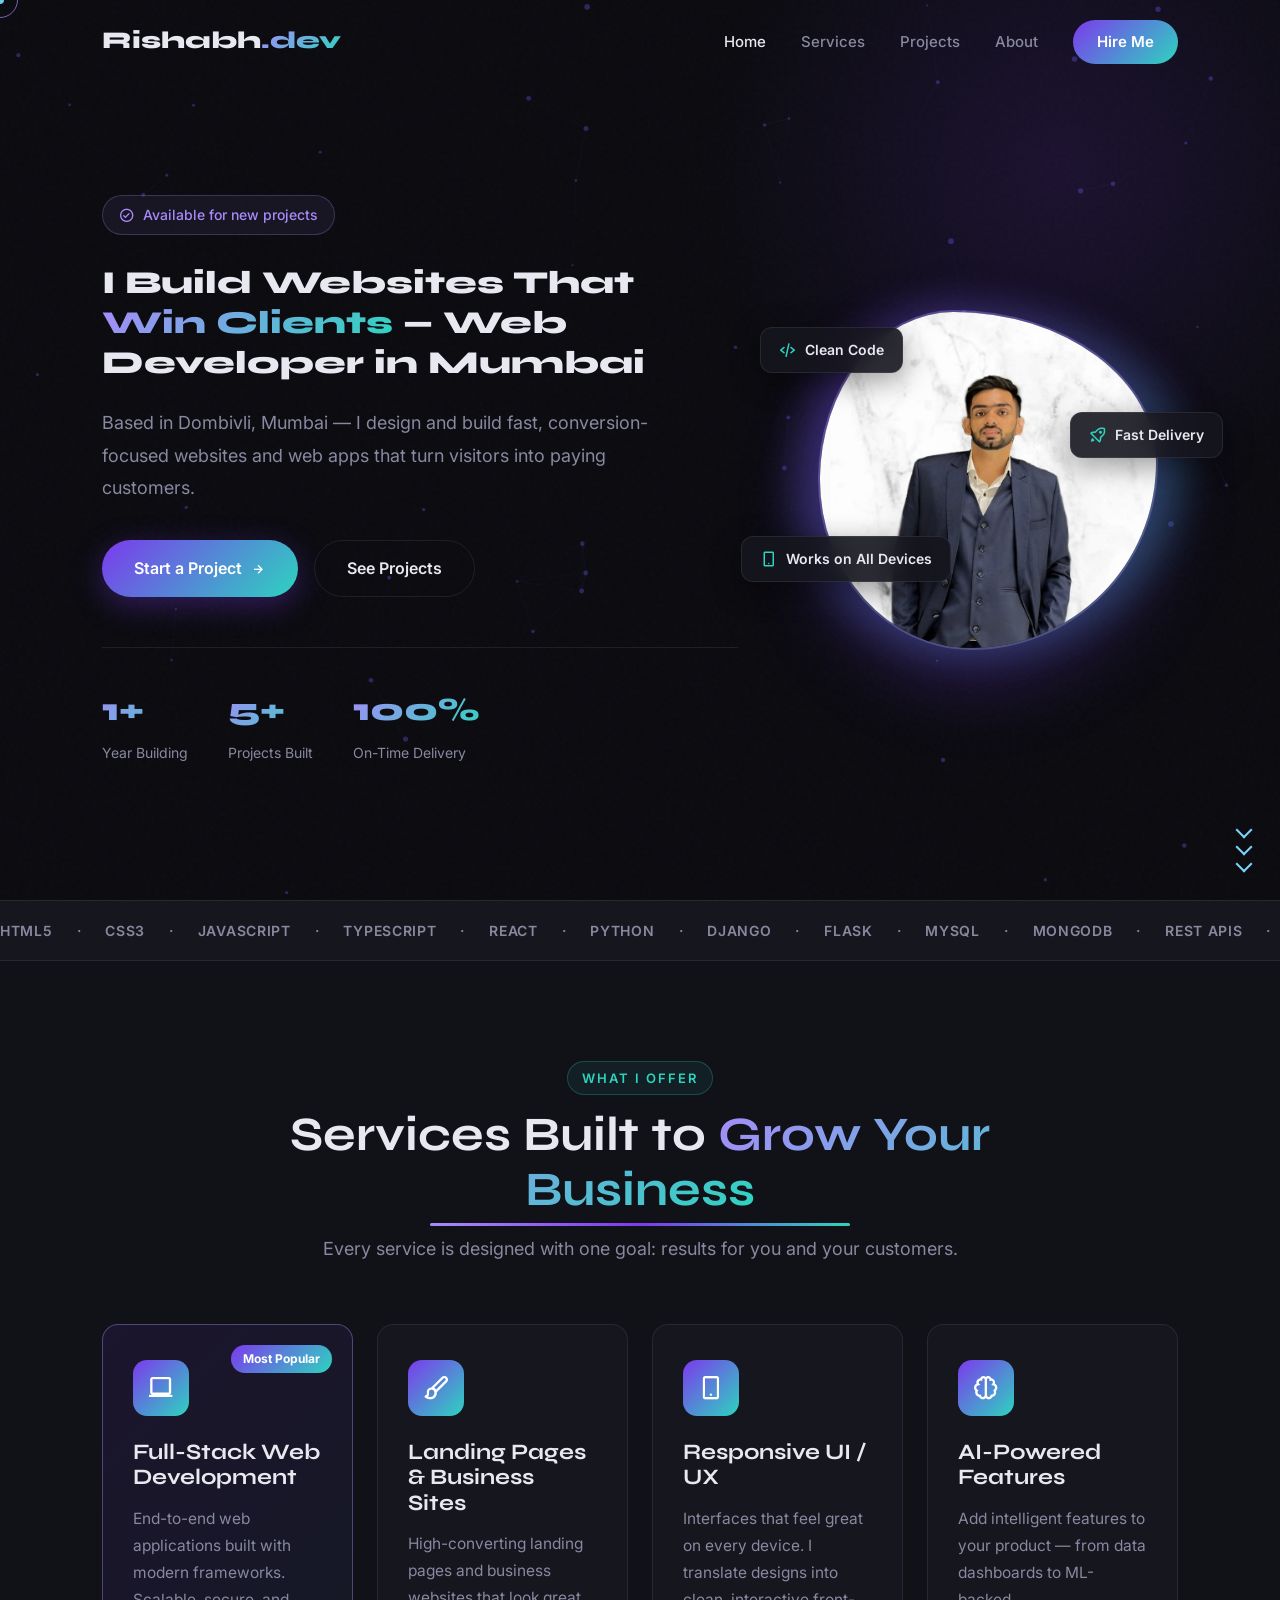
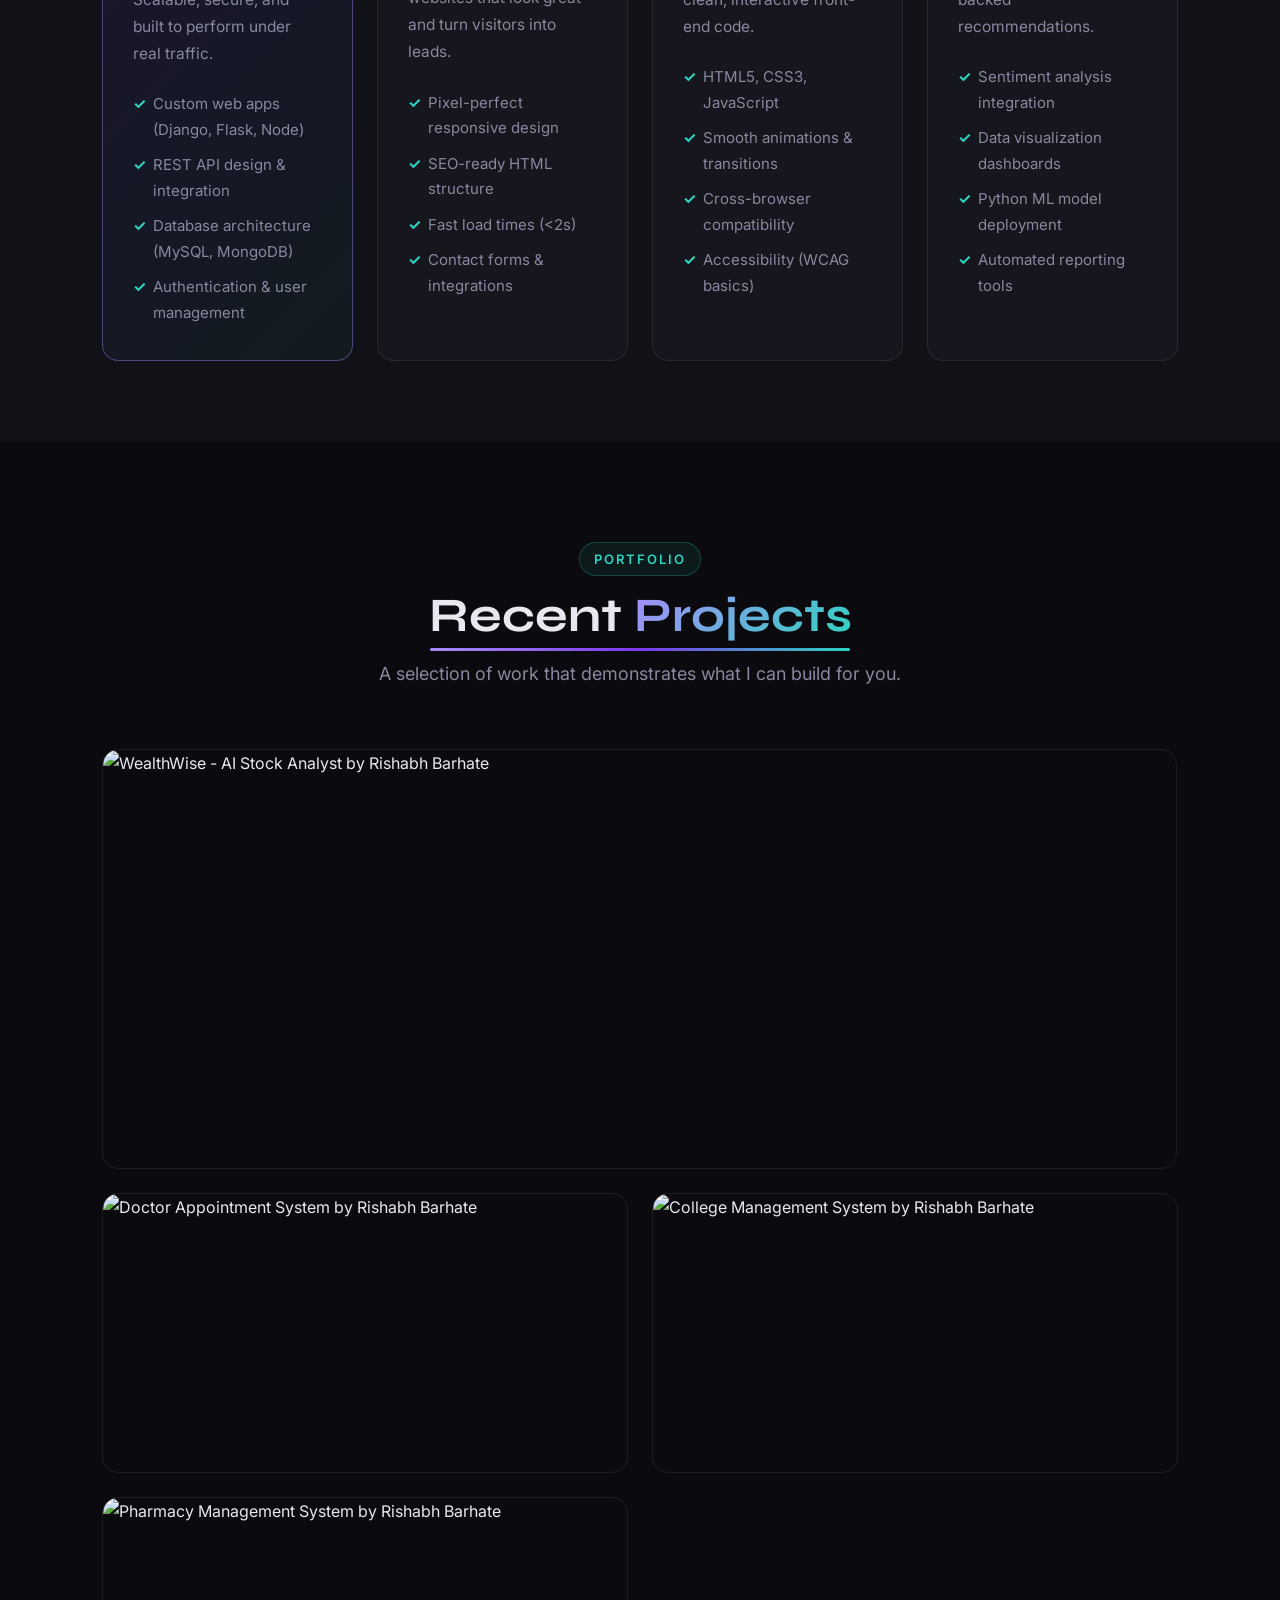
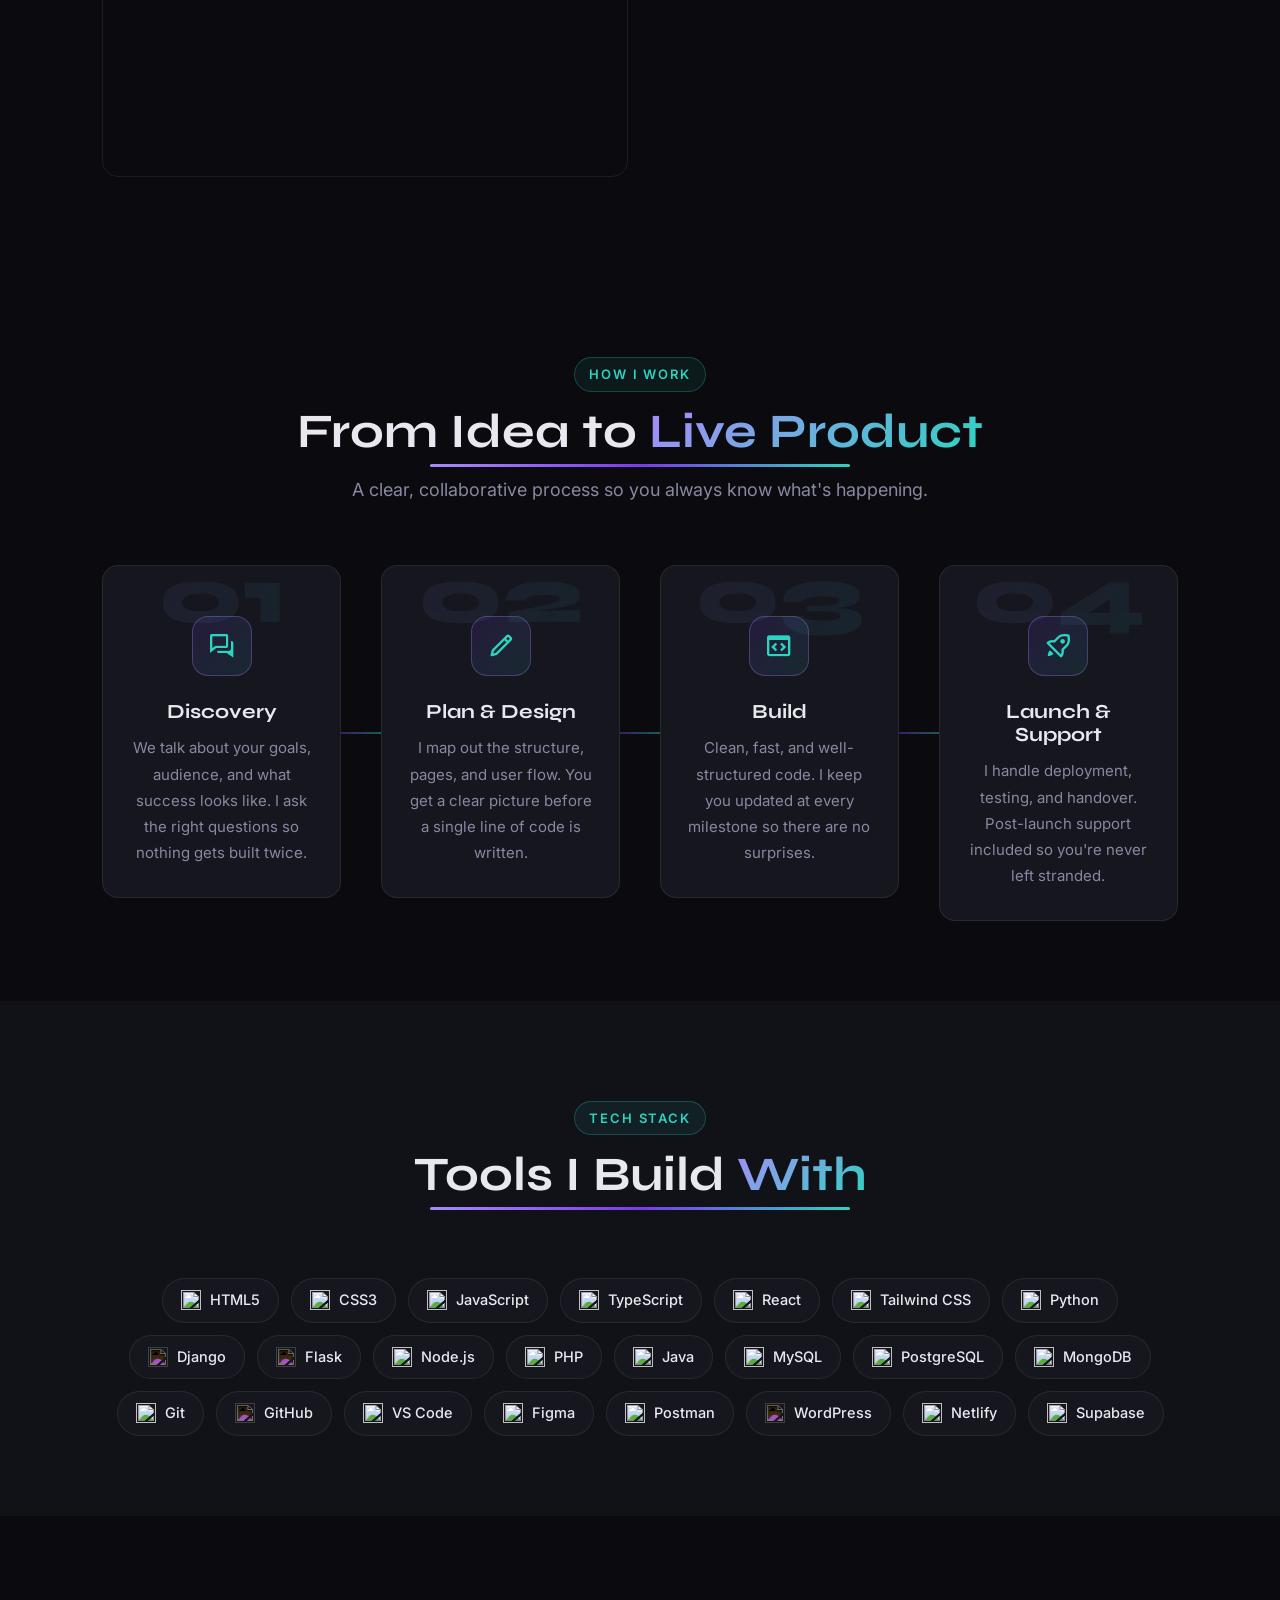
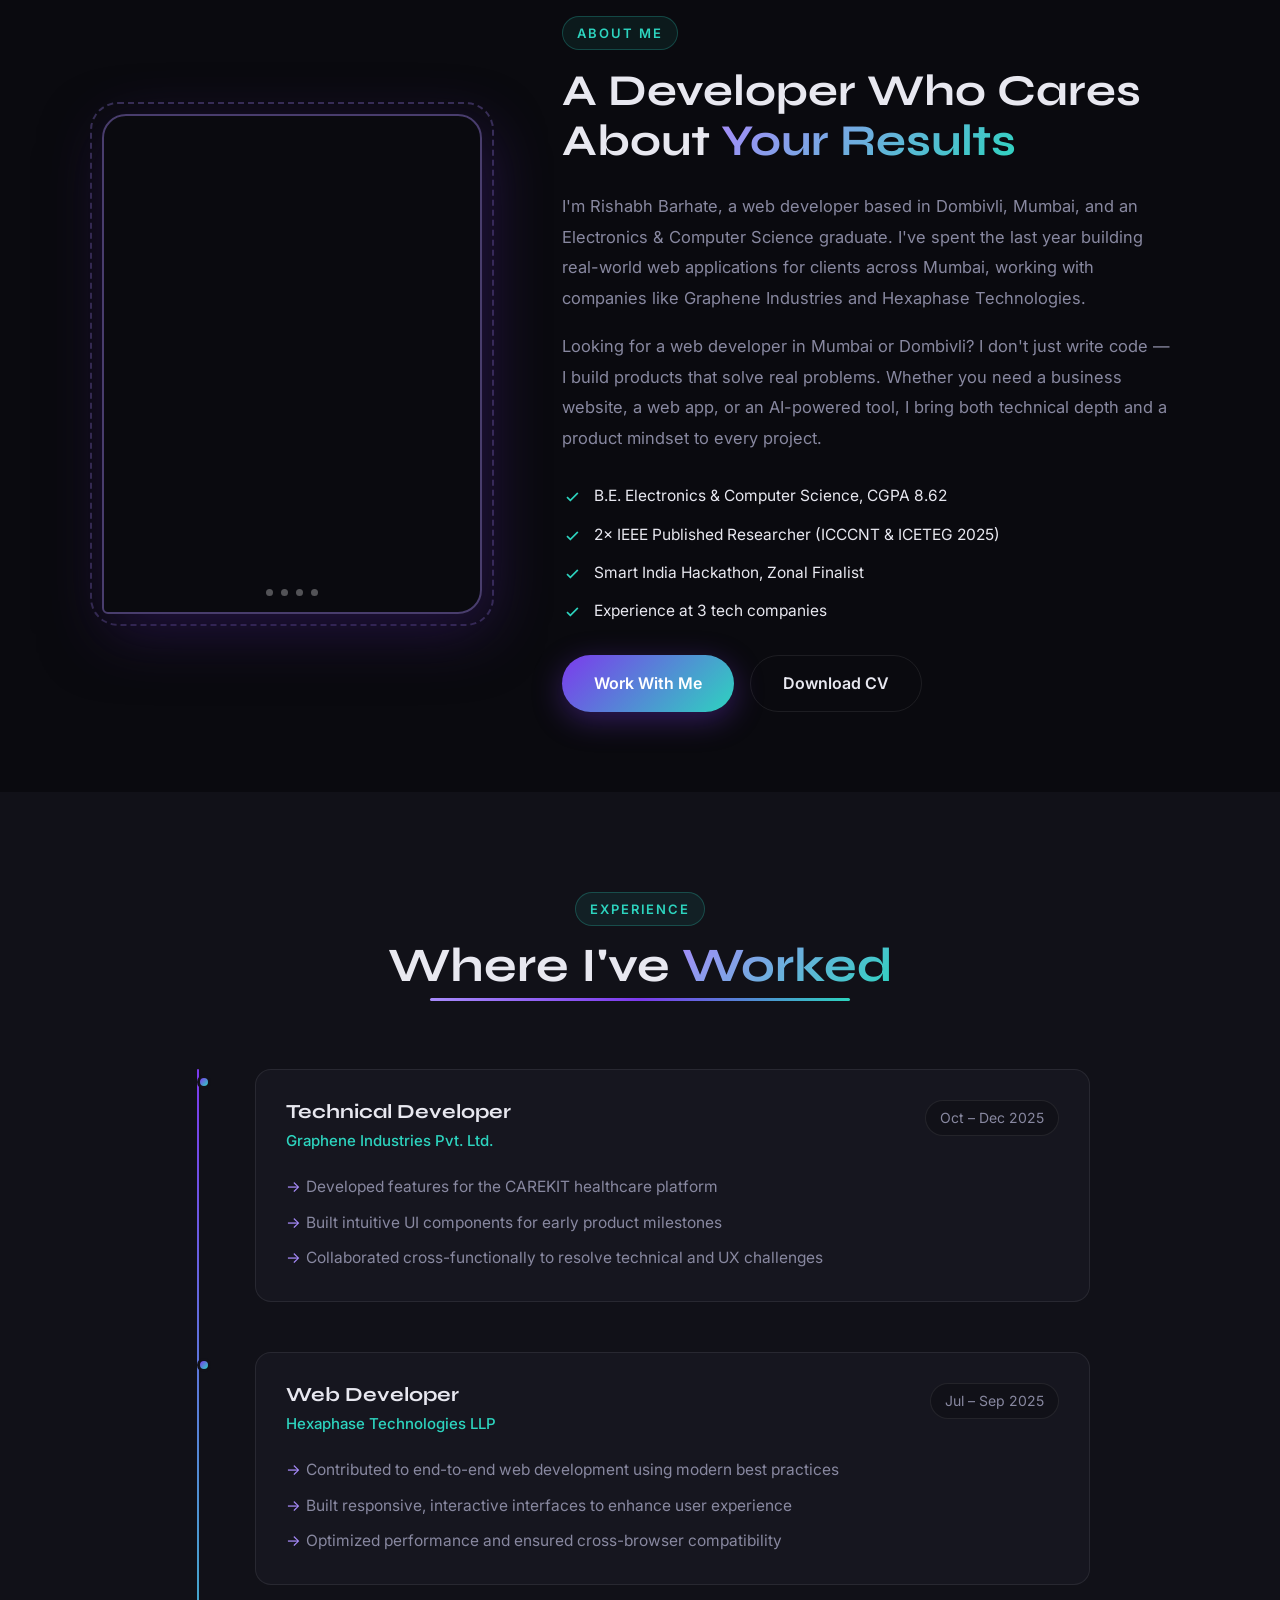
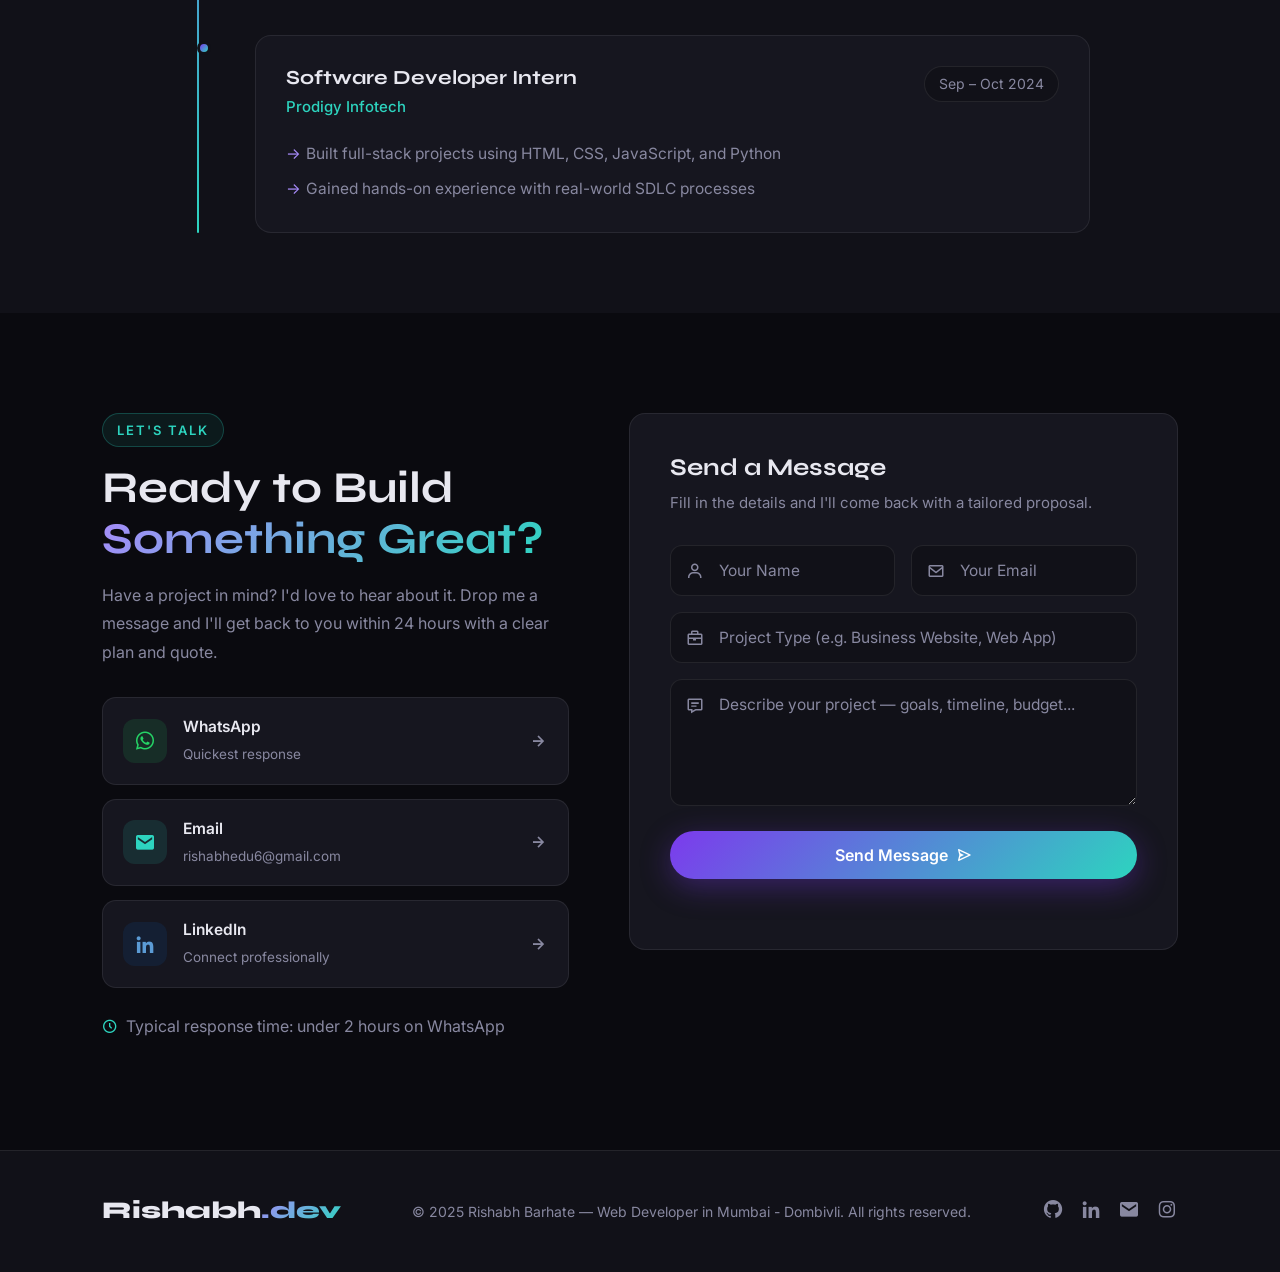
==== commit 305deb74: "Add files via upload" ====
--- a/index.html
+++ b/index.html
@@ -1,10 +1,11 @@
-<!DOCTYPE html>
+﻿<!DOCTYPE html>
 <html lang="en">
 
 <head>
     <meta charset="UTF-8" />
     <meta name="viewport" content="width=device-width, initial-scale=1.0" />
-    <meta name="description" content="Rishabh Barhate � Freelance Web Developer in Mumbai & Dombivli. I build fast, modern, conversion-focused websites and web apps for businesses and startups. Hire a web developer in Mumbai today." />
+    <meta name="description"
+        content="Rishabh Barhate - Web Developer in Mumbai, Dombivli. I build fast, modern, conversion-focused websites and web apps for businesses and startups. Hire a web developer in Mumbai today." />
     <meta name="keywords"
         content="web developer in Mumbai, website developer in Mumbai, web developer in Dombivli, website developer in Dombivli, freelance web developer Mumbai, hire web developer Mumbai, web development Mumbai, full stack developer Mumbai, web developer near me, website design Mumbai, web developer Thane, web developer Kalyan, Rishabh Barhate, React developer Mumbai, Django developer Mumbai, Python developer Mumbai" />
     <meta name="author" content="Rishabh Barhate" />
@@ -15,21 +16,21 @@
     <meta name="ICBM" content="19.2183, 73.0861" />
     <link rel="canonical" href="https://rishabhbarhate.netlify.app/" />
     <link rel="sitemap" type="application/xml" href="/sitemap.xml" />
-    <title>Web Developer in Mumbai & Dombivli | Rishabh Barhate � Freelance Web Developer</title>
+    <title>Web Developer in Mumbai - Dombivli | Rishabh Barhate</title>
 
     <!-- Open Graph -->
     <meta property="og:type" content="website" />
     <meta property="og:url" content="https://rishabhbarhate.netlify.app/" />
-    <meta property="og:title" content="Web Developer in Mumbai & Dombivli | Rishabh Barhate" />
+    <meta property="og:title" content="Web Developer in Mumbai - Dombivli | Rishabh Barhate" />
     <meta property="og:description"
-        content="Rishabh Barhate � Freelance Web Developer in Mumbai & Dombivli. Fast, modern, conversion-focused websites and web apps for businesses." />
+        content="Rishabh Barhate - Web Developer in Mumbai, Dombivli. Fast, modern, conversion-focused websites and web apps for businesses." />
     <meta property="og:image" content="https://rishabhbarhate.netlify.app/myproject/image/me.jpeg" />
 
     <!-- Twitter Card -->
     <meta name="twitter:card" content="summary_large_image" />
     <meta name="twitter:title" content="Web Developer in Mumbai & Dombivli | Rishabh Barhate" />
     <meta name="twitter:description"
-        content="Freelance Web Developer in Mumbai & Dombivli. Fast, modern websites and web apps for businesses and startups." />
+        content="Web Developer in Mumbai - Dombivli. Fast, modern websites and web apps for businesses and startups." />
     <meta name="twitter:image" content="https://rishabhbarhate.netlify.app/myproject/image/me.jpeg" />
 
     <link rel="stylesheet" href="https://unpkg.com/boxicons@2.1.4/css/boxicons.min.css" />
@@ -47,10 +48,10 @@
       {
         "@context": "https://schema.org",
         "@type": ["ProfessionalService", "LocalBusiness"],
-        "name": "Rishabh Barhate � Web Developer",
+        "name": "Rishabh Barhate - Web Developer",
         "url": "https://rishabhbarhate.netlify.app/",
         "image": "https://rishabhbarhate.netlify.app/myproject/image/me.jpeg",
-        "description": "Freelance web developer in Mumbai and Dombivli specializing in full-stack web development, business websites, landing pages, and AI-powered web applications.",
+        "description": "Web developer in Mumbai and Dombivli specializing in full-stack web development, business websites, landing pages, and AI-powered web applications.",
         "email": "rishabhedu6@gmail.com",
         "areaServed": [
           { "@type": "City", "name": "Mumbai" },
@@ -93,7 +94,7 @@
         "name": "Rishabh Barhate",
         "url": "https://rishabhbarhate.netlify.app/",
         "image": "https://rishabhbarhate.netlify.app/myproject/image/me.jpeg",
-        "jobTitle": "Freelance Web Developer",
+        "jobTitle": "Web Developer",
         "worksFor": { "@type": "Organization", "name": "Self-employed" },
         "address": {
           "@type": "PostalAddress",
@@ -136,8 +137,9 @@
     <section class="hero" id="home">
         <div class="hero-content">
             <span class="hero-badge"><i class='bx bx-check-circle'></i> Available for new projects</span>
-            <h1>Freelance Web Developer in Mumbai &amp; Dombivli &mdash; I Build Websites That <span class="highlight">Win Clients</span> For Your Business</h1>
-            <p>Freelance web developer based in Dombivli, Mumbai, specializing in fast, modern, and conversion-focused websites. From landing pages to full web applications &mdash; I turn your vision into a product that works.</p>
+            <h1>I Build Websites That <span class="highlight">Win Clients</span> &mdash; Web Developer in Mumbai</h1>
+            <p>Based in Dombivli, Mumbai &mdash; I design and build fast, conversion-focused websites and web apps that
+                turn visitors into paying customers.</p>
             <div class="hero-actions">
                 <a href="#contact" class="btn btn-primary">Start a Project <i class='bx bx-right-arrow-alt'></i></a>
                 <a href="#work" class="btn btn-ghost">See Projects</a>
@@ -157,7 +159,7 @@
         <canvas id="heroCanvas"></canvas>
         <div class="hero-visual">
             <div class="hero-img-wrap" id="heroImgWrap">
-                <img src="myproject/image/me.jpeg" alt="Rishabh Barhate � Web Developer" />
+                <img src="myproject/image/me.jpeg" alt="Rishabh Barhate - Web Developer in Mumbai" />
             </div>
             <div class="floating-card card-1"><i class='bx bx-code-alt'></i> Clean Code</div>
             <div class="floating-card card-2"><i class='bx bx-mobile-alt'></i> Works on All Devices</div>
@@ -168,12 +170,12 @@
     <!-- Marquee Strip -->
     <div class="marquee-strip">
         <div class="marquee-track">
-            <span>HTML5</span><span>�</span><span>CSS3</span><span>�</span><span>JavaScript</span><span>�</span><span>TypeScript</span><span>�</span><span>React</span><span>�</span><span>Python</span><span>�</span><span>Django</span><span>�</span><span>Flask</span><span>�</span><span>MySQL</span><span>�</span><span>MongoDB</span><span>�</span><span>REST
-                APIs</span><span>�</span><span>Git</span><span>�</span><span>PHP</span><span>�</span><span>Java</span><span>�</span><span>Tailwind
-                CSS</span><span>�</span><span>Node.js</span><span>�</span>
-            <span>HTML5</span><span>�</span><span>CSS3</span><span>�</span><span>JavaScript</span><span>�</span><span>TypeScript</span><span>�</span><span>React</span><span>�</span><span>Python</span><span>�</span><span>Django</span><span>�</span><span>Flask</span><span>�</span><span>MySQL</span><span>�</span><span>MongoDB</span><span>�</span><span>REST
-                APIs</span><span>�</span><span>Git</span><span>�</span><span>PHP</span><span>�</span><span>Java</span><span>�</span><span>Tailwind
-                CSS</span><span>�</span><span>Node.js</span><span>�</span>
+            <span>HTML5</span><span>&middot;</span><span>CSS3</span><span>&middot;</span><span>JavaScript</span><span>&middot;</span><span>TypeScript</span><span>&middot;</span><span>React</span><span>&middot;</span><span>Python</span><span>&middot;</span><span>Django</span><span>&middot;</span><span>Flask</span><span>&middot;</span><span>MySQL</span><span>&middot;</span><span>MongoDB</span><span>&middot;</span><span>REST
+                APIs</span><span>&middot;</span><span>Git</span><span>&middot;</span><span>PHP</span><span>&middot;</span><span>Java</span><span>&middot;</span><span>Tailwind
+                CSS</span><span>&middot;</span><span>Node.js</span><span>&middot;</span>
+            <span>HTML5</span><span>&middot;</span><span>CSS3</span><span>&middot;</span><span>JavaScript</span><span>&middot;</span><span>TypeScript</span><span>&middot;</span><span>React</span><span>&middot;</span><span>Python</span><span>&middot;</span><span>Django</span><span>&middot;</span><span>Flask</span><span>&middot;</span><span>MySQL</span><span>&middot;</span><span>MongoDB</span><span>&middot;</span><span>REST
+                APIs</span><span>&middot;</span><span>Git</span><span>&middot;</span><span>PHP</span><span>&middot;</span><span>Java</span><span>&middot;</span><span>Tailwind
+                CSS</span><span>&middot;</span><span>Node.js</span><span>&middot;</span>
         </div>
     </div>
 
@@ -224,7 +226,8 @@
             <div class="service-card">
                 <div class="service-icon"><i class='bx bx-brain'></i></div>
                 <h3>AI-Powered Features</h3>
-                <p>Add intelligent features to your product "� from data dashboards to ML-backed recommendations.</p>
+                <p>Add intelligent features to your product &mdash; from data dashboards to ML-backed recommendations.
+                </p>
                 <ul>
                     <li>Sentiment analysis integration</li>
                     <li>Data visualization dashboards</li>
@@ -248,7 +251,7 @@
                     <img src="https://images.unsplash.com/photo-1611974789855-9c2a0a7236a3?w=800&q=80"
                         alt="WealthWise - AI Stock Analyst by Rishabh Barhate" loading="lazy" />
                     <div class="work-overlay">
-                        <span class="work-tag">AI � Python � Web App</span>
+                        <span class="work-tag">AI &middot; Python &middot; Web App</span>
                         <h3>WealthWise</h3>
                         <p>AI-powered stock analyst with real-time market data, sentiment analysis from news, and
                             interactive charts. Published in IEEE ICETEG 2025.</p>
@@ -264,7 +267,7 @@
                     <img src="https://images.unsplash.com/photo-1576091160550-2173dba999ef?w=800&q=80"
                         alt="Doctor Appointment System by Rishabh Barhate" loading="lazy" />
                     <div class="work-overlay">
-                        <span class="work-tag">PHP � MySQL � Full-Stack</span>
+                        <span class="work-tag">PHP &middot; MySQL &middot; Full-Stack</span>
                         <h3>Doctor Appointment System</h3>
                         <p>Full-stack PHP web app for booking and managing doctor-patient appointments with admin
                             dashboard.</p>
@@ -280,7 +283,7 @@
                     <img src="https://images.unsplash.com/photo-1562774053-701939374585?w=800&q=80"
                         alt="College Management System by Rishabh Barhate" loading="lazy" />
                     <div class="work-overlay">
-                        <span class="work-tag">Django � Python � Web App</span>
+                        <span class="work-tag">Django &middot; Python &middot; Web App</span>
                         <h3>College Management System</h3>
                         <p>Django-based web application for managing college records, students, and faculty with
                             role-based access.</p>
@@ -296,7 +299,7 @@
                     <img src="https://images.unsplash.com/photo-1587854692152-cbe660dbde88?w=800&q=80"
                         alt="Pharmacy Management System by Rishabh Barhate" loading="lazy" />
                     <div class="work-overlay">
-                        <span class="work-tag">Java � MySQL � Desktop App</span>
+                        <span class="work-tag">Java &middot; MySQL &middot; Desktop App</span>
                         <h3>Pharmacy Management System</h3>
                         <p>Java-MySQL desktop application for inventory tracking, billing, and records management for
                             pharmacies.</p>
@@ -409,6 +412,13 @@
             <div class="pill"><img
                     src="https://cdn.jsdelivr.net/gh/devicons/devicon/icons/postman/postman-original.svg" />Postman
             </div>
+            <div class="pill"><img
+                    src="https://cdn.jsdelivr.net/gh/devicons/devicon/icons/wordpress/wordpress-plain.svg"
+                    style="filter:invert(1)" />WordPress</div>
+            <div class="pill"><img
+                    src="https://cdn.jsdelivr.net/gh/devicons/devicon/icons/netlify/netlify-original.svg" />Netlify
+            </div>
+            <div class="pill"><img src="https://supabase.com/favicon/favicon-32x32.png" />Supabase</div>
         </div>
     </section>
 
@@ -435,17 +445,22 @@
         <div class="about-content">
             <span class="section-tag">About Me</span>
             <h2>A Developer Who Cares About <span>Your Results</span></h2>
-            <p>I'm Rishabh Barhate, a freelance web developer based in Dombivli, Mumbai, and an Electronics &amp; Computer Science graduate.
-                I've spent the last year building real-world web applications for clients across Mumbai, working with companies like Graphene
+            <p>I'm Rishabh Barhate, a web developer based in Dombivli, Mumbai, and an Electronics &amp; Computer Science
+                graduate.
+                I've spent the last year building real-world web applications for clients across Mumbai, working with
+                companies like Graphene
                 Industries and Hexaphase Technologies.</p>
-            <p>Looking for a web developer in Mumbai or Dombivli? I don't just write code &mdash; I build products that solve real problems. Whether you need a business
-                website, a web app, or an AI-powered tool, I bring both technical depth and a product mindset to every project.
+            <p>Looking for a web developer in Mumbai or Dombivli? I don't just write code &mdash; I build products that
+                solve real problems. Whether you need a business
+                website, a web app, or an AI-powered tool, I bring both technical depth and a product mindset to every
+                project.
             </p>
             <div class="about-highlights">
                 <div class="highlight-item"><i class='bx bx-check'></i> B.E. Electronics & Computer Science, CGPA
                     8.62
                 </div>
-                <div class="highlight-item"><i class='bx bx-check'></i> 2� IEEE Published Researcher (ICCCNT & ICETEG
+                <div class="highlight-item"><i class='bx bx-check'></i> 2&times; IEEE Published Researcher (ICCCNT &
+                    ICETEG
                     2025)</div>
                 <div class="highlight-item"><i class='bx bx-check'></i> Smart India Hackathon, Zonal Finalist</div>
                 <div class="highlight-item"><i class='bx bx-check'></i> Experience at 3 tech companies</div>
@@ -472,7 +487,7 @@
                             <h3>Technical Developer</h3>
                             <span class="exp-company">Graphene Industries Pvt. Ltd.</span>
                         </div>
-                        <span class="exp-date">Oct "� Dec 2025</span>
+                        <span class="exp-date">Oct &ndash; Dec 2025</span>
                     </div>
                     <ul>
                         <li>Developed features for the CAREKIT healthcare platform</li>
@@ -489,7 +504,7 @@
                             <h3>Web Developer</h3>
                             <span class="exp-company">Hexaphase Technologies LLP</span>
                         </div>
-                        <span class="exp-date">Jul "� Sep 2025</span>
+                        <span class="exp-date">Jul &ndash; Sep 2025</span>
                     </div>
                     <ul>
                         <li>Contributed to end-to-end web development using modern best practices</li>
@@ -506,7 +521,7 @@
                             <h3>Software Developer Intern</h3>
                             <span class="exp-company">Prodigy Infotech</span>
                         </div>
-                        <span class="exp-date">Sep "� Oct 2024</span>
+                        <span class="exp-date">Sep &ndash; Oct 2024</span>
                     </div>
                     <ul>
                         <li>Built full-stack projects using HTML, CSS, JavaScript, and Python</li>
@@ -579,7 +594,7 @@
                 </div>
                 <div class="input-wrap textarea-wrap">
                     <i class='bx bx-message-detail'></i>
-                    <textarea name="message" placeholder="Describe your project "� goals, timeline, budget..." rows="5"
+                    <textarea name="message" placeholder="Describe your project — goals, timeline, budget..." rows="5"
                         required></textarea>
                 </div>
                 <button type="submit" class="btn btn-primary btn-full">Send Message <i class='bx bx-send'></i></button>
@@ -592,7 +607,7 @@
     <footer class="footer">
         <div class="footer-inner">
             <a href="#home" class="logo">Rishabh<span>.dev</span></a>
-            <p>&copy; 2025 Rishabh Barhate &mdash; Freelance Web Developer in Mumbai &amp; Dombivli. All rights reserved.</p>
+            <p>&copy; 2025 Rishabh Barhate &mdash; Web Developer in Mumbai - Dombivli. All rights reserved.</p>
             <div class="footer-links">
                 <a href="https://github.com/Rishabh6666" target="_blank" rel="noopener noreferrer"><i
                         class='bx bxl-github'></i></a>
@@ -618,4 +633,4 @@
     <script src="script.js"></script>
 </body>
 
-</html>
+</html>
